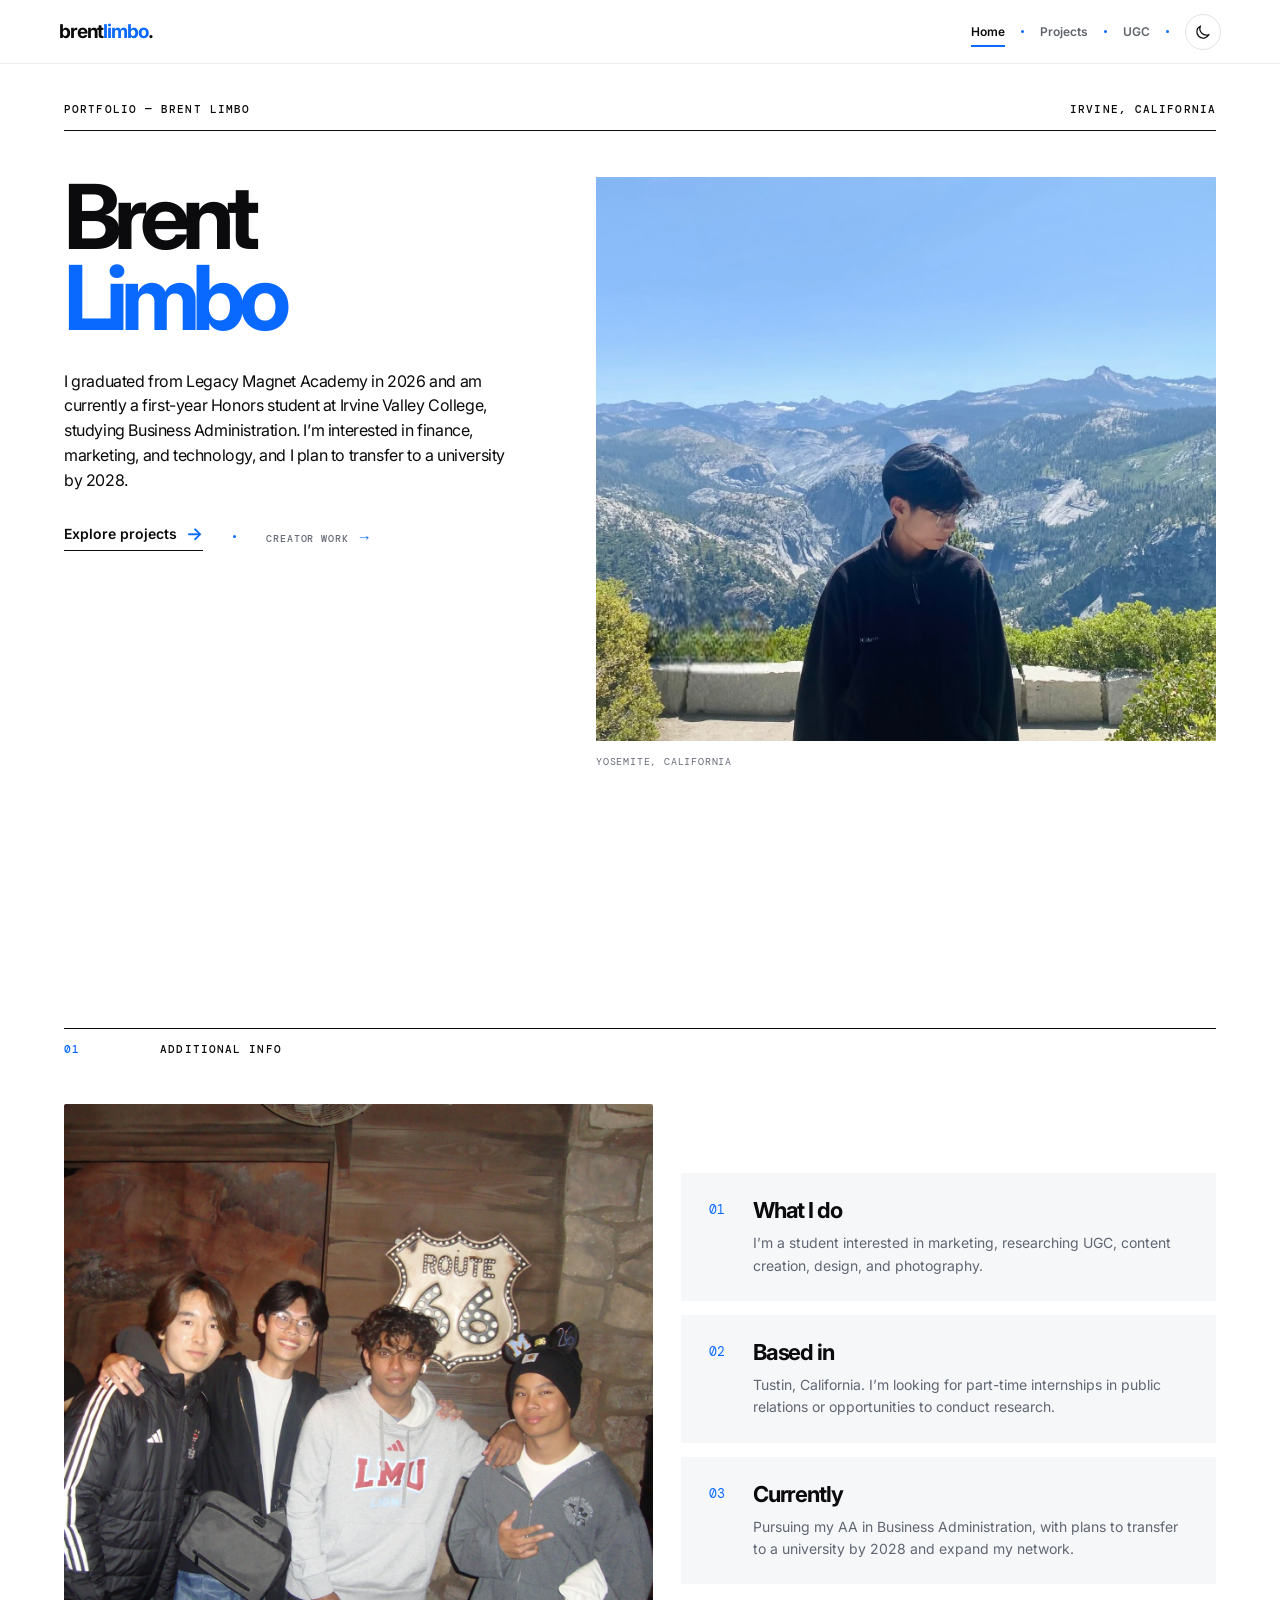
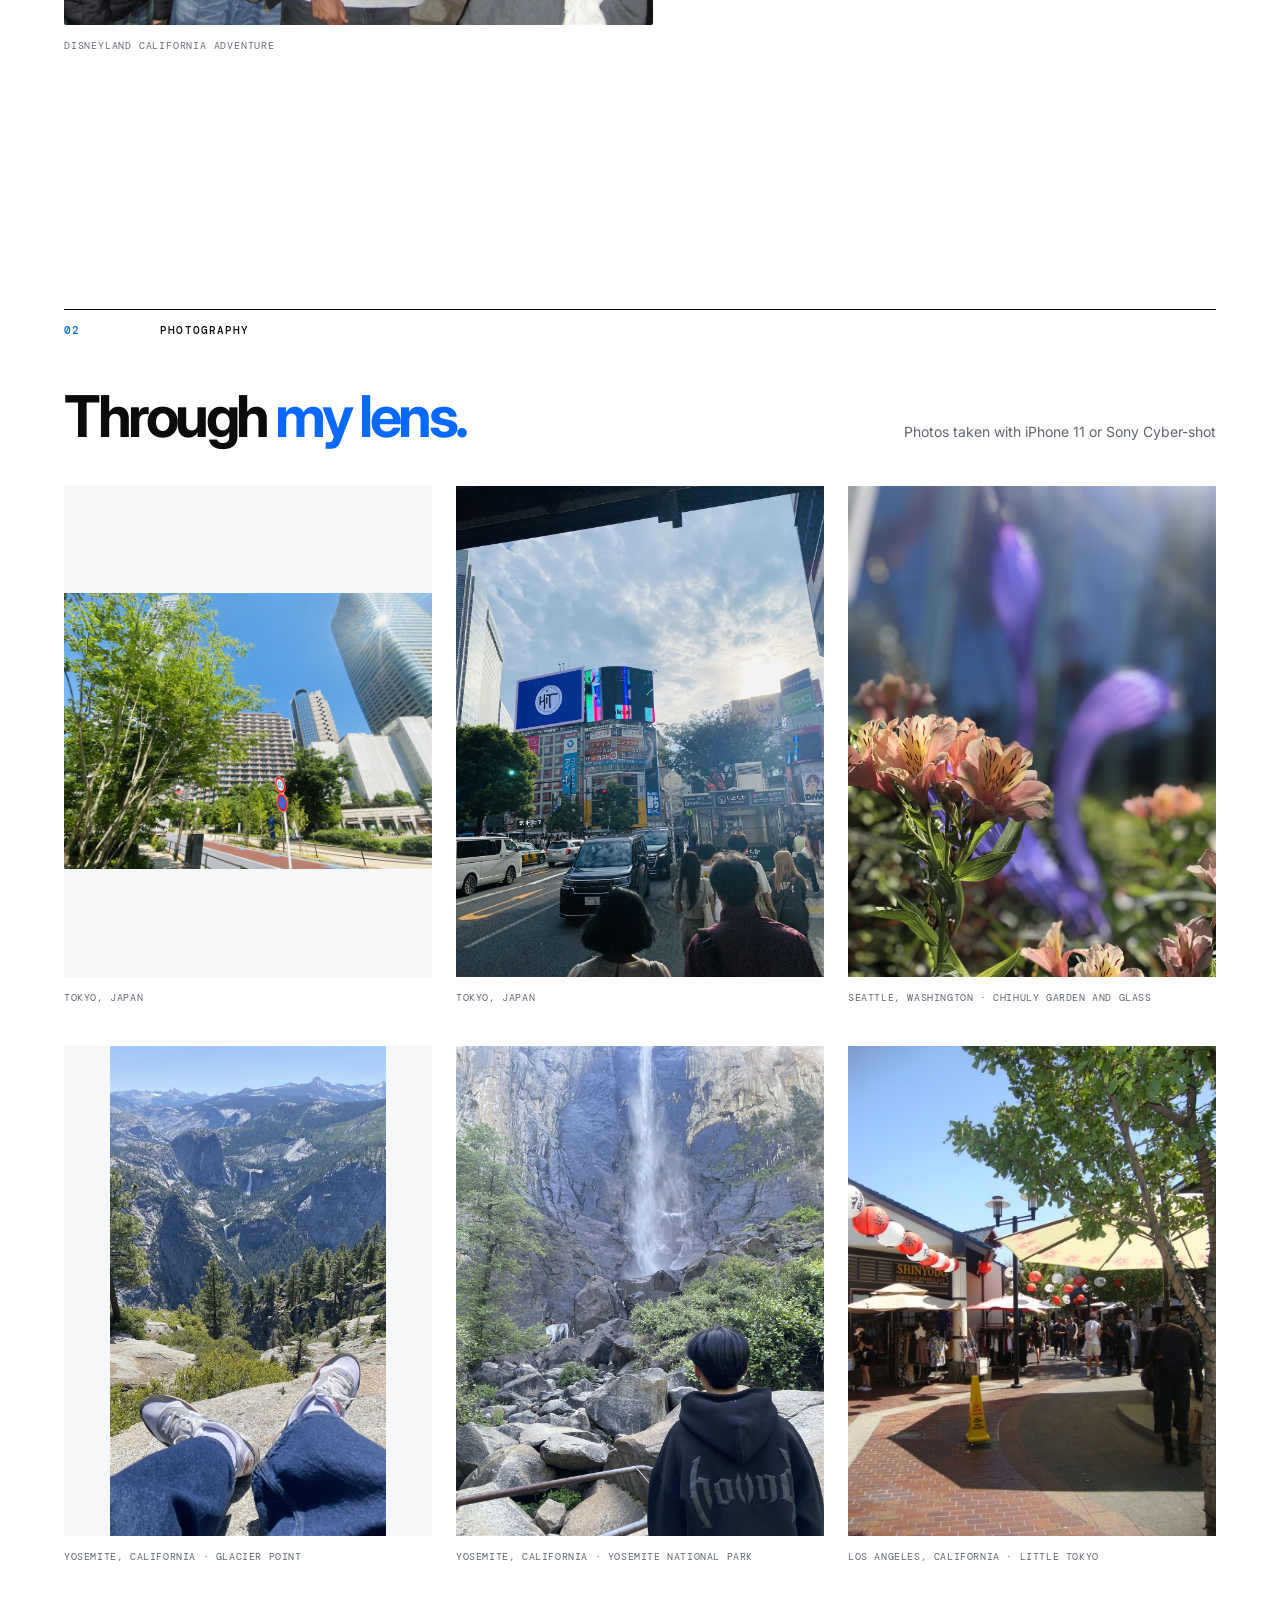
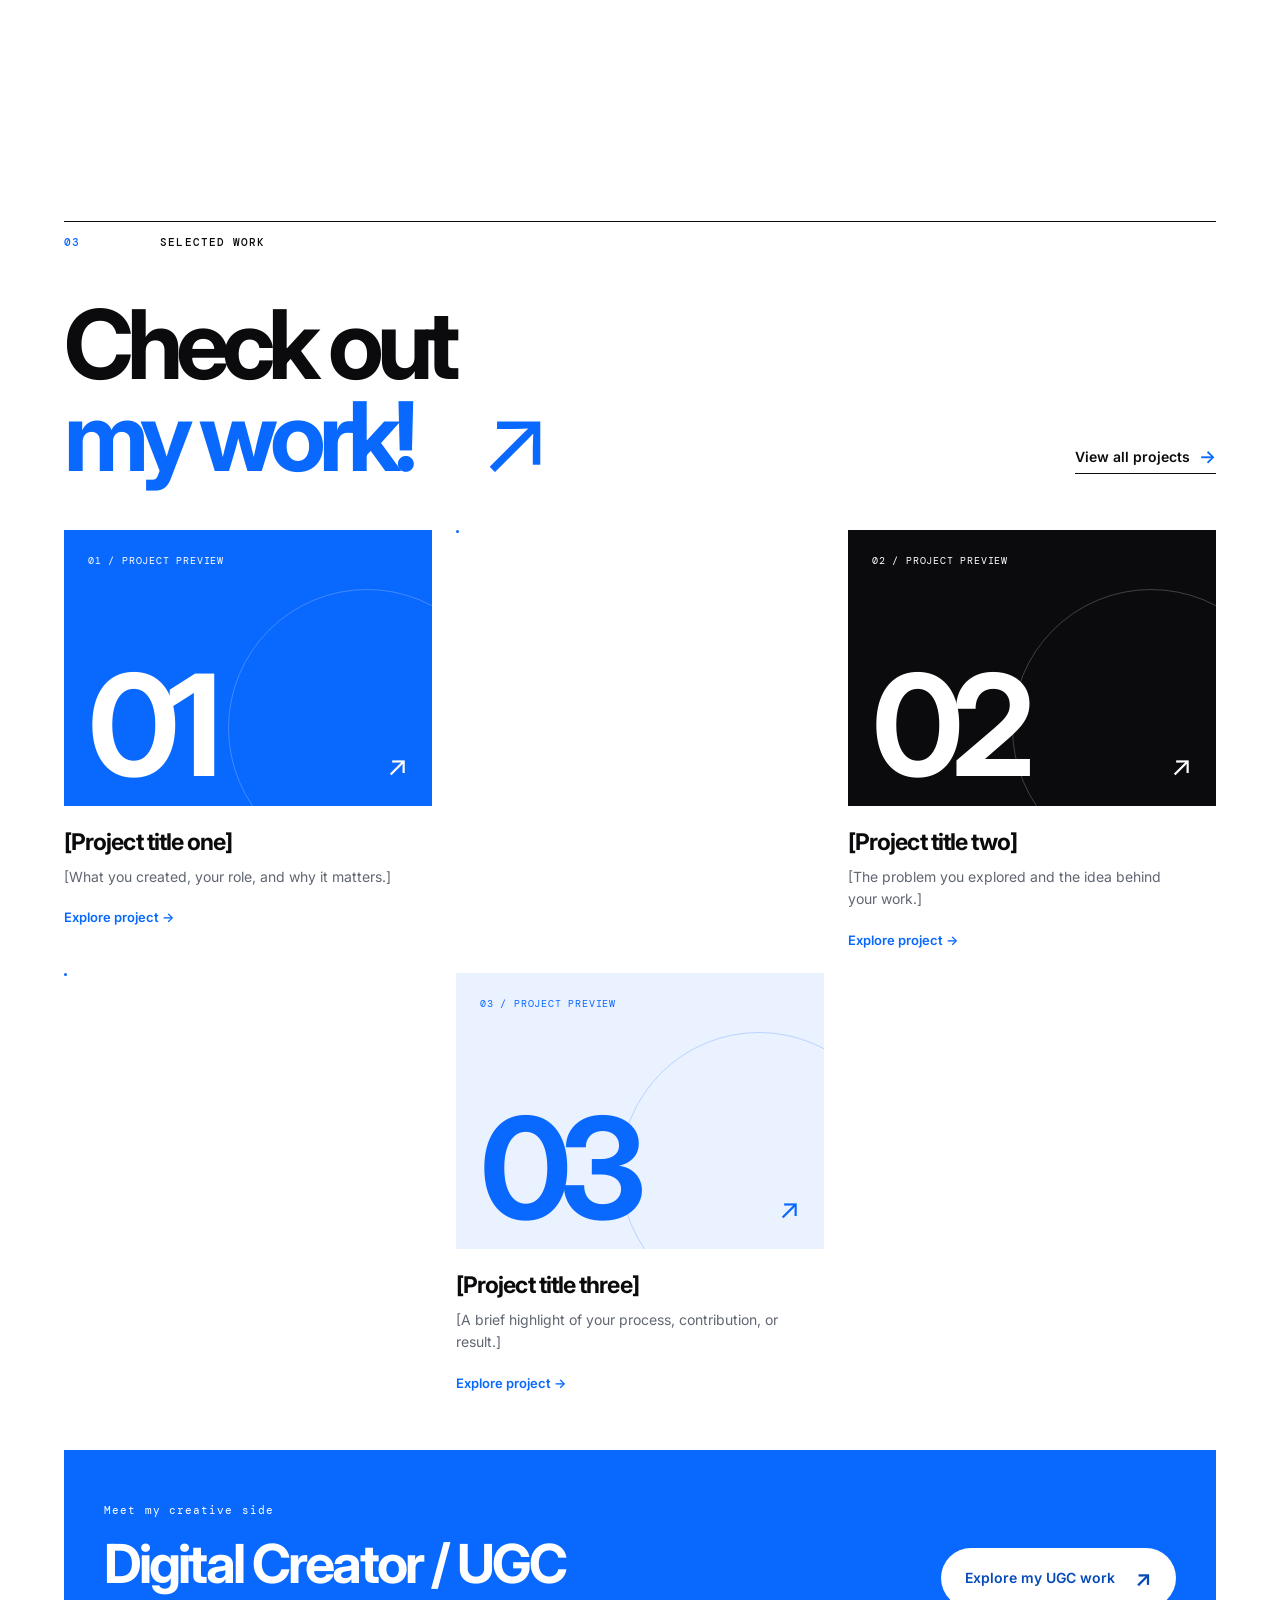
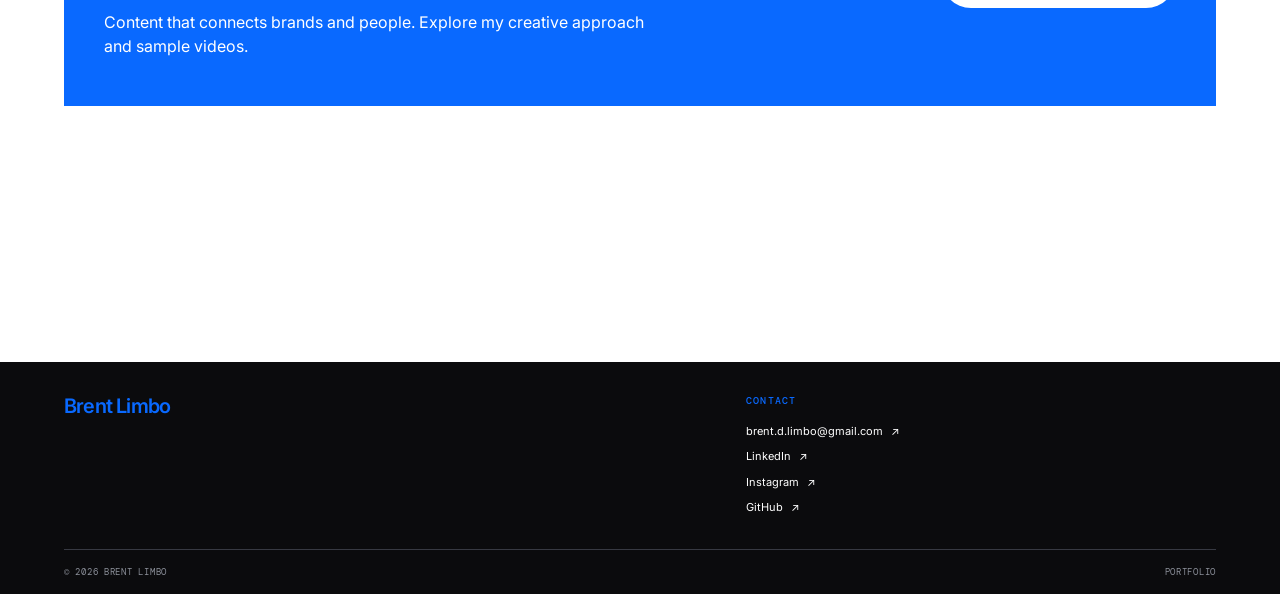
==== index.html @ bc64b8ce "Make navigation dot separators explicit across every page" ====
<!doctype html>
<html lang="en">
  <head>
    <script src="theme.js"></script>
    <link rel="icon" type="image/png" href="assets/bl-icon-v2.png" />
    <meta charset="UTF-8" />
    <meta name="viewport" content="width=device-width, initial-scale=1.0" />
    <meta name="description" content="Brent Limbo — portfolio and digital creator." />
    <title>Brent Limbo — Portfolio</title>
    <link rel="preconnect" href="https://fonts.googleapis.com" />
    <link rel="preconnect" href="https://fonts.gstatic.com" crossorigin />
    <link href="https://fonts.googleapis.com/css2?family=DM+Mono:wght@400;500&family=Inter:wght@400;500;600;700;800&display=swap" rel="stylesheet" />
    <link rel="stylesheet" href="styles.css?v=header-4" />
    <link rel="stylesheet" href="theme.css?v=header-4" />
  </head>
  <body>
    <!-- Shared navigation: update your name or links here and on the other pages. -->
    <header class="site-header">
      <a class="wordmark" href="index.html" aria-label="Brent Limbo home">brent<span>limbo</span>.</a>
      <nav aria-label="Main navigation">
        <a class="active" href="index.html">Home</a><span class="nav-dot" aria-hidden="true"></span><a href="projects.html">Projects</a><span class="nav-dot" aria-hidden="true"></span><a href="ugc.html">UGC</a>
      </nav><span class="nav-dot theme-separator" aria-hidden="true"></span><button class="theme-toggle" type="button" aria-label="Switch to dark mode" title="Switch to dark mode"><svg class="theme-moon" viewBox="0 0 24 24" aria-hidden="true"><path d="M20 15.3A8.5 8.5 0 0 1 8.7 4a8.5 8.5 0 1 0 11.3 11.3Z"/></svg><svg class="theme-sun" viewBox="0 0 24 24" aria-hidden="true"><circle cx="12" cy="12" r="4"/><path d="M12 2v2m0 16v2M2 12h2m16 0h2M5 5l1.4 1.4m11.2 11.2L19 19M5 19l1.4-1.4M17.6 6.4 19 5"/></svg></button>
    </header>

    <main>
      <!-- Hero: replace the text and portrait placeholder with your own details/image. -->
      <section class="hero page-shell">
        <div class="hero-topline">
          <span>Portfolio — Brent Limbo</span>
          <span>Irvine, California</span>
        </div>
        <div class="hero-copy reveal">
          <h1>Brent<br /><em>Limbo</em></h1>
          <p class="hero-intro">I graduated from Legacy Magnet Academy in 2026 and am currently a first-year Honors student at Irvine Valley College, studying Business Administration. I’m interested in finance, marketing, and technology, and I plan to transfer to a university by 2028.</p>
          <div class="hero-links">
            <a class="text-link" href="projects.html">Explore projects <span>→︎</span></a><span class="nav-dot" aria-hidden="true"></span><a class="quiet-link" href="ugc.html">Creator work <span>→︎</span></a>
          </div>
        </div>
        <figure class="portrait-placeholder reveal">
          <img src="assets/brent-limbo-yosemite.jpg" alt="Brent Limbo overlooking Yosemite Valley in California" />
          <figcaption>Yosemite, California</figcaption>
        </figure>
      </section>

      <!-- Additional information / quick facts. -->
      <section class="info-section section page-shell reveal">
        <div class="section-label"><span>01</span> Additional info</div>
        <div class="info-layout">
          <figure class="info-photo">
            <img src="assets/friends-route-66.jpg" alt="A group of friends posing beside a Route 66 sign" width="1356" height="1200" loading="lazy" />
            <figcaption>Disneyland California Adventure</figcaption>
          </figure>
          <div class="info-grid">
            <article><p class="metric">01</p><h2>What I do</h2><p>I’m a student interested in marketing, researching UGC, content creation, design, and photography.</p></article>
            <article><p class="metric">02</p><h2>Based in</h2><p>Tustin, California. I’m looking for part-time internships in public relations or opportunities to conduct research.</p></article>
            <article><p class="metric">03</p><h2>Currently</h2><p>Pursuing my AA in Business Administration, with plans to transfer to a university by 2028 and expand my network.</p></article>
          </div>
        </div>
      </section>

      <!-- Photography: images retain their full compositions without navigation links. -->
      <section class="section page-shell photography-section" aria-labelledby="photography-heading">
        <div class="section-label"><span>02</span> Photography</div>
        <div class="photography-heading">
          <h2 id="photography-heading">Through <em>my lens.</em></h2>
          <p>Photos taken with iPhone 11 or Sony Cyber-shot</p>
        </div>
        <div class="photography-grid">
          <figure class="reveal"><div class="photo-frame"><img src="assets/photography/tokyo-trees.jpg" width="1600" height="1200" loading="lazy" decoding="async" alt="Green trees and high-rise buildings beneath a blue sky in Tokyo" /></div><figcaption>Tokyo, Japan</figcaption></figure>
          <figure class="reveal"><div class="photo-frame"><img src="assets/photography/tokyo-street.jpg" width="1200" height="1600" loading="lazy" decoding="async" alt="Pedestrians and traffic beneath billboards in Tokyo" /></div><figcaption>Tokyo, Japan</figcaption></figure>
          <figure class="reveal"><div class="photo-frame"><img src="assets/photography/chihuly-garden.jpg" width="1200" height="1600" loading="lazy" decoding="async" alt="Pink flowers in front of purple glass sculptures at Chihuly Garden and Glass" /></div><figcaption>Seattle, Washington · Chihuly Garden and Glass</figcaption></figure>
          <figure class="reveal"><div class="photo-frame"><img src="assets/photography/glacier-point.jpg" width="900" height="1600" loading="lazy" decoding="async" alt="A seated view over Yosemite mountains and waterfalls from Glacier Point" /></div><figcaption>Yosemite, California · Glacier Point</figcaption></figure>
          <figure class="reveal"><div class="photo-frame"><img src="assets/photography/yosemite-waterfall.jpg" width="1200" height="1600" loading="lazy" decoding="async" alt="A visitor looking toward a waterfall framed by granite cliffs in Yosemite" /></div><figcaption>Yosemite, California · Yosemite National Park</figcaption></figure>
          <figure class="reveal"><div class="photo-frame"><img src="assets/photography/little-tokyo.jpg" width="480" height="640" loading="lazy" decoding="async" alt="Red and white lanterns hanging above a pedestrian plaza in Little Tokyo" /></div><figcaption>Los Angeles, California · Little Tokyo</figcaption></figure>
        </div>
      </section>

      <!-- Prominent pathways to the two work categories. -->
      <section class="section page-shell reveal">
        <div class="section-label"><span>03</span> Selected work</div>
        <div class="work-heading">
          <h2>Check out<br /><em>my work!</em><span aria-hidden="true">↗︎</span></h2>
          <a class="text-link" href="projects.html">View all projects <span>→︎</span></a>
        </div>
        <!-- Replace these three previews with highlighted projects as they are added. -->
        <div class="work-previews">
          <a class="work-preview" href="projects.html">
            <div class="preview-art preview-blue"><span>01 / PROJECT PREVIEW</span><strong aria-hidden="true">01</strong><span class="preview-arrow" aria-hidden="true">↗︎</span></div>
            <h3>[Project title one]</h3><p>[What you created, your role, and why it matters.]</p><span class="preview-link">Explore project →︎</span>
          </a><span class="nav-dot" aria-hidden="true"></span><a class="work-preview" href="projects.html">
            <div class="preview-art preview-black"><span>02 / PROJECT PREVIEW</span><strong aria-hidden="true">02</strong><span class="preview-arrow" aria-hidden="true">↗︎</span></div>
            <h3>[Project title two]</h3><p>[The problem you explored and the idea behind your work.]</p><span class="preview-link">Explore project →︎</span>
          </a><span class="nav-dot" aria-hidden="true"></span><a class="work-preview" href="projects.html">
            <div class="preview-art preview-light"><span>03 / PROJECT PREVIEW</span><strong aria-hidden="true">03</strong><span class="preview-arrow" aria-hidden="true">↗︎</span></div>
            <h3>[Project title three]</h3><p>[A brief highlight of your process, contribution, or result.]</p><span class="preview-link">Explore project →︎</span>
          </a>
        </div>
        <a class="creator-banner" href="ugc.html"><div><span class="tile-kicker">Meet my creative side</span><h3>Digital Creator <span>/ UGC</span></h3><p>Content that connects brands and people. Explore my creative approach and sample videos.</p></div><span class="creator-banner-link">Explore my UGC work <span aria-hidden="true">↗︎</span></span></a>
      </section>
    </main>

    <footer id="contact" class="site-footer">
      <div class="page-shell footer-grid">
        <div><p class="footer-name">Brent Limbo</p></div>
        <div class="footer-links"><h2 class="contact-heading">Contact</h2>
          <a href="mailto:brent.d.limbo@gmail.com">brent.d.limbo@gmail.com <span>↗︎</span></a>
          <a href="https://www.linkedin.com/in/brent-limbo-5539b5319/">LinkedIn <span>↗︎</span></a>
          <a href="https://www.instagram.com/brent.3l/">Instagram <span>↗︎</span></a><a href="https://github.com/brentlimbo">GitHub <span>↗︎</span></a>
        </div>
      </div>
      <div class="page-shell footer-bottom"><span>© 2026 Brent Limbo</span><span>Portfolio</span></div>
    </footer>
    <script src="script.js?v=header-4"></script>
  </body>
</html>
---- styles.css ----
:root { --ink:#0b0b0d; --blue:#0969ff; --blue-deep:#063da6; --paper:#f6f7f9; --line:#dfe2e8; --muted:#606672; --mono:"DM Mono", monospace; --sans:Inter, Arial, sans-serif; }
* { box-sizing:border-box; } html { scroll-behavior:smooth; } body { margin:0; color:var(--ink); background:#fff; font-family:var(--sans); font-size:16px; } a { color:inherit; text-decoration:none; } .page-shell { width:min(1216px, calc(100% - 64px)); margin-inline:auto; }
.site-header { position:sticky; top:0; z-index:10; height:64px; padding-inline:clamp(28px,4.6vw,72px); display:flex; align-items:center; background:rgba(255,255,255,.9); backdrop-filter:blur(16px); border-bottom:1px solid rgba(11,11,13,.07); } .wordmark { font-size:19px; font-weight:700; letter-spacing:-1.1px; } .wordmark span { color:var(--blue); } nav { margin-left:auto; display:flex; gap:36px; } nav a { position:relative; font-size:12px; font-weight:600; color:#60646d; } nav a.active,nav a:hover { color:var(--ink); } nav a.active:after { content:""; position:absolute; height:2px; background:var(--blue); left:0; right:0; bottom:-8px; } .nav-contact { font-size:13px; font-weight:600; } .nav-contact span,.text-link span { color:var(--blue); font-size:18px; vertical-align:-1px; }
.hero { width:min(1440px, calc(100% - 128px)); display:grid; grid-template-columns:minmax(0,1fr) minmax(520px,620px); grid-template-rows:auto 1fr; column-gap:clamp(60px,7vw,120px); align-items:start; min-height:calc(100vh - 64px); padding-block:38px 54px; } .hero-topline { grid-column:1 / -1; display:flex; justify-content:space-between; padding-bottom:14px; border-bottom:1px solid var(--ink); color:var(--ink); font:500 11px/1.3 var(--mono); letter-spacing:.1em; text-transform:uppercase; } .hero-copy { padding-top:46px; } .eyebrow,.section-label { font:500 11px/1.3 var(--mono); letter-spacing:.1em; text-transform:uppercase; } .eyebrow { color:var(--blue); margin:0 0 18px; } h1,h2,h3,p { margin-top:0; } h1 { font-size:clamp(58px,8.1vw,116px); letter-spacing:-.085em; line-height:.9; margin-bottom:28px; } .hero h1 { font-size:clamp(66px,7vw,102px); margin-bottom:30px; } em { font-style:normal; color:var(--blue); } .hero-intro { max-width:510px; font-size:clamp(16px,1.25vw,18px); line-height:1.55; letter-spacing:-.025em; margin-bottom:30px; } .hero-links { display:flex; align-items:center; gap:30px; } .text-link { display:inline-flex; gap:9px; align-items:center; font-size:14px; font-weight:600; border-bottom:1px solid var(--ink); padding-bottom:6px; transition:color .2s,border .2s; } .text-link:hover { color:var(--blue); border-color:var(--blue); } .quiet-link { color:#666c77; font:500 10px var(--mono); text-transform:uppercase; letter-spacing:.09em; } .quiet-link span { font-size:15px; color:var(--blue); margin-left:4px; }
.portrait-placeholder { grid-column:2; grid-row:2; position:relative; width:100%; aspect-ratio:11 / 10; margin:46px 0 0; overflow:visible; background:#fff; box-shadow:none; } .portrait-placeholder img { width:100%; height:100%; object-fit:cover; object-position:center 44%; display:block; } .portrait-placeholder figcaption { display:block; margin-top:13px; padding:0; background:#fff; color:#666c77; font:10px/1.5 var(--mono); letter-spacing:.08em; text-transform:uppercase; }
.section { padding-block:128px; } .section-label { border-top:1px solid var(--ink); padding-top:13px; display:flex; gap:80px; margin-bottom:48px; } .section-label span { color:var(--blue); } .info-grid { display:grid; grid-template-columns:repeat(3,1fr); gap:24px; } .info-grid article { background:var(--paper); padding:32px; min-height:250px; transition:transform .3s,box-shadow .3s; } .info-grid article:hover { transform:translateY(-5px); box-shadow:0 16px 30px rgba(2,24,68,.08); } .metric { color:var(--blue); font:13px var(--mono); } .info-grid h2 { font-size:24px; letter-spacing:-.05em; margin:66px 0 10px; } .info-grid article>p:last-child { color:var(--muted); line-height:1.5; font-size:14px; }
.feature-tiles { display:grid; grid-template-columns:1fr 1fr; gap:16px; } .feature-tile { min-height:440px; padding:34px; position:relative; overflow:hidden; display:flex; flex-direction:column; color:#fff; transition:transform .35s,box-shadow .35s; } .feature-tile:hover { transform:scale(1.012); box-shadow:0 22px 40px rgba(2,24,68,.17); } .tile-projects { background:var(--ink); } .tile-projects:after { content:""; position:absolute; width:75%; aspect-ratio:1; background:var(--blue); border-radius:50%; filter:blur(4px); right:-20%; bottom:-45%; } .tile-ugc { background:var(--blue); } .tile-ugc:after { content:""; position:absolute; border:1px solid rgba(255,255,255,.4); width:67%; aspect-ratio:1; border-radius:50%; right:-8%; bottom:-18%; } .tile-kicker { font:11px var(--mono); letter-spacing:.1em; } .feature-tile h2 { font-size:clamp(48px,5vw,70px); letter-spacing:-.08em; margin:auto 0 14px; z-index:1; } .feature-tile p { max-width:230px; font-size:14px; line-height:1.45; z-index:1; } .circle-arrow { position:absolute; top:30px; right:30px; border:1px solid rgba(255,255,255,.6); height:42px; width:42px; display:grid; place-items:center; border-radius:50%; font-size:20px; }
.site-footer { margin-top:128px; background:var(--ink); color:#fff; padding:88px 0 24px; } .footer-grid { display:grid; grid-template-columns:1.4fr 1fr; gap:40px; } .site-footer .eyebrow { color:#80acff; } .site-footer h2 { font-size:clamp(40px,5vw,72px); line-height:.94; letter-spacing:-.07em; margin:0; } .footer-links { border-top:1px solid #373942; } .footer-links a { display:flex; justify-content:space-between; align-items:center; padding:17px 0; border-bottom:1px solid #373942; font-size:14px; transition:color .2s; } .footer-links a:hover { color:#80acff; } .footer-bottom { margin-top:72px; padding-top:18px; border-top:1px solid #373942; color:#8c909a; display:flex; justify-content:space-between; font:10px var(--mono); text-transform:uppercase; letter-spacing:.08em; }
/* Projects page */ .page-intro { padding:120px 0 90px; max-width:1216px; } .page-intro h1 { margin-bottom:30px; } .page-intro>p:last-child { max-width:510px; font-size:19px; line-height:1.5; color:var(--muted); letter-spacing:-.025em; } .projects-section { padding-bottom:120px; } .project-grid { display:grid; grid-template-columns:1fr 1fr; gap:54px 22px; } .project-card.wide-card { grid-column:1/-1; } .project-image { min-height:390px; display:flex; flex-direction:column; position:relative; overflow:hidden; padding:26px; color:#fff; transition:transform .4s; } .project-card:hover .project-image { transform:scale(1.015); } .project-image span { font:11px var(--mono); letter-spacing:.1em; } .project-image strong { font-size:clamp(38px,4vw,67px); letter-spacing:-.08em; line-height:.85; margin:auto 0 0; } .project-image i { position:absolute; top:26px; right:26px; font-style:normal; font-size:30px; } .image-blue { background:linear-gradient(135deg,#0455e5,#00a1fc); } .image-blue:after { content:""; position:absolute; width:58%; aspect-ratio:1; border-radius:50%; border:1px solid rgba(255,255,255,.4); right:7%; top:15%; } .image-dark { background:#111217; } .image-dark:after { content:""; position:absolute; height:260px; width:50%; background:var(--blue); transform:rotate(28deg); right:15%; top:14%; } .image-paper { background:#e9e4dc; color:var(--ink); } .image-paper:after { content:""; position:absolute; width:130%; height:40%; background:var(--blue); bottom:18%; left:-12%; transform:rotate(-11deg); } .project-image>* { z-index:1; } .project-meta { display:flex; justify-content:space-between; gap:25px; padding-top:18px; } .project-meta h2 { margin-bottom:8px; font-size:21px; letter-spacing:-.045em; } .project-meta p { color:var(--muted); font-size:14px; line-height:1.5; max-width:510px; margin-bottom:0; } .project-meta .text-link { white-space:nowrap; align-self:start; }
.academic-section { background:var(--paper); padding:110px 0; } .academic-list { border-top:1px solid var(--ink); } .academic-list article { display:grid; grid-template-columns:60px 1.1fr 1fr 30px; gap:20px; align-items:center; padding:28px 0; border-bottom:1px solid #c8ccd5; transition:padding .25s,color .25s; } .academic-list article:hover { padding-inline:12px; color:var(--blue); } .academic-list span,.academic-list p { font:11px var(--mono); letter-spacing:.03em; } .academic-list h2 { font-size:18px; letter-spacing:-.04em; margin:0 0 6px; } .academic-list div p { color:var(--muted); margin:0; } .academic-list>article>p { font-family:var(--sans); font-size:13px; line-height:1.4; margin:0; } .academic-list a { font-size:24px; text-align:right; }
/* UGC page */ .ugc-hero { display:grid; grid-template-columns:1fr 1fr; gap:50px; padding:125px 0 120px; background:radial-gradient(circle at 78% 45%,#dceaff 0,transparent 28%); } .ugc-intro { align-self:end; padding-bottom:18px; } .ugc-intro p { font-size:clamp(20px,2vw,29px); letter-spacing:-.045em; line-height:1.3; max-width:505px; } .button { display:inline-flex; align-items:center; gap:28px; background:var(--ink); color:#fff; border-radius:999px; padding:14px 20px; font-size:13px; font-weight:600; margin-top:20px; transition:background .2s,transform .2s; } .button:hover { background:var(--blue); transform:translateY(-2px); } .button span { font-size:18px; } .creator-about { display:grid; grid-template-columns:1.1fr 1fr; gap:10%; padding:105px 0; } .creator-copy h2 { font-size:clamp(39px,4.4vw,65px); line-height:.97; letter-spacing:-.07em; margin:22px 0 28px; } .creator-copy>p:last-child { font-size:16px; color:var(--muted); max-width:500px; line-height:1.6; } .creator-values { border-top:1px solid var(--ink); } .creator-values div { display:grid; grid-template-columns:45px 1fr 1.3fr; gap:15px; align-items:baseline; padding:22px 0; border-bottom:1px solid var(--line); } .creator-values span { color:var(--blue); font:11px var(--mono); } .creator-values h3 { font-size:18px; letter-spacing:-.04em; margin:0; } .creator-values p { font-size:13px; line-height:1.4; color:var(--muted); margin:0; }.social-band { background:var(--blue); color:#fff; padding:78px 0; } .social-band .eyebrow { color:#cfe0ff; } .social-inner { display:flex; justify-content:space-between; align-items:center; gap:40px; } .social-band h2 { font-size:clamp(39px,5vw,70px); line-height:.9; letter-spacing:-.08em; margin:0; } .social-band em { color:#fff; } .instagram-link { min-width:min(100%,405px); background:#fff; color:var(--ink); display:flex; align-items:center; gap:17px; padding:16px; transition:transform .25s; } .instagram-link:hover { transform:translateY(-4px); } .instagram-link small { display:block; color:var(--muted); font:10px var(--mono); text-transform:uppercase; margin-bottom:5px; } .instagram-link b { margin-left:auto; color:var(--blue); font-size:22px; }.instagram-icon { height:39px;width:39px;border:2px solid var(--ink);border-radius:11px;position:relative; }.instagram-icon:before { content:""; position:absolute; width:12px;height:12px; border:2px solid var(--ink);border-radius:50%;left:11px;top:11px; }.instagram-icon:after { content:""; position:absolute; width:4px;height:4px;background:var(--ink);border-radius:50%;right:6px;top:6px; }.video-section { padding-top:122px; }.video-note { color:var(--muted); font-size:14px; margin:-25px 0 36px 140px; }.video-grid { display:grid; grid-template-columns:repeat(3,1fr); gap:17px; }.video-card { min-height:370px; position:relative; color:#fff; padding:20px; display:flex; flex-direction:column; overflow:hidden; transition:transform .3s, box-shadow .3s; }.video-card:hover { transform:translateY(-7px); box-shadow:0 17px 27px rgba(1,28,84,.2); }.video-card>span { font:11px var(--mono); }.video-card p { margin-top:auto; font-size:14px; }.video-one { background:linear-gradient(145deg,#033dbe,#00a3ed); }.video-two { background:linear-gradient(145deg,#0b0c10 15%,#535862); }.video-three { background:linear-gradient(145deg,#2463e8,#92bbff); }.video-card:after { content:""; position:absolute; width:150%;height:43%; background:rgba(255,255,255,.2); transform:rotate(-42deg); left:-36%;bottom:-2%; }.play { position:absolute; top:50%;left:50%; transform:translate(-50%,-50%); width:58px;height:58px;border-radius:50%;border:1px solid #fff;display:grid;place-items:center;padding-left:3px; }.video-card>* { z-index:1; }
/* Additional info: full group photo on the left, compact cards on the right. */
.info-layout { display:grid; grid-template-columns:minmax(0,1.1fr) minmax(0,1fr); gap:28px; align-items:center; }
.info-photo { margin:0; }
.info-photo img { display:block; width:100%; height:auto; border-radius:2px; }
.info-section .info-grid { grid-template-columns:1fr; gap:14px; }
.info-section .info-grid article { min-height:0; padding:24px 28px; display:grid; grid-template-columns:28px minmax(0,1fr); column-gap:16px; }
.info-section .info-grid .metric { grid-column:1; grid-row:1 / 3; margin:4px 0 0; }
.info-section .info-grid h2 { grid-column:2; margin:0 0 9px; font-size:22px; }
.info-section .info-grid article>p:last-child { grid-column:2; margin:0; line-height:1.6; }
@media (max-width:850px) { .info-layout { grid-template-columns:1fr; gap:24px; } .info-photo { max-width:600px; width:100%; margin-inline:auto; } }
/* Shared contact footer. */
.site-footer#contact { padding:32px 0 16px; }
.site-footer .footer-grid { gap:24px; }
.site-footer .footer-links a { justify-content:flex-start; gap:8px; width:fit-content; padding:5px 0; min-height:24px; border-bottom:0; font-size:11px; line-height:1.4; }
.site-footer .footer-bottom { margin-top:28px; padding-top:16px; font-size:9px; }
.site-footer h2.contact-heading { padding-bottom:12px; }
.footer-name { color:var(--blue); margin:0; font-size:20px; font-weight:600; letter-spacing:-.04em; line-height:1.2; }
.site-footer .contact-heading { color:var(--blue); font:500 10px/1.3 var(--mono); letter-spacing:.12em; text-transform:uppercase; margin:0; padding-bottom:12px; border-bottom:0; }
@media (max-width:720px) { .site-footer .footer-links a { min-height:36px; font-size:12px; } }
.footer-contact { min-width:0; }
.site-footer .footer-links { border-top:0; }
/* Photography uses uncropped images inside a consistent gallery frame. */
.photography-heading { display:flex; align-items:baseline; justify-content:space-between; gap:24px; margin-bottom:40px; }
.photography-heading h2 { font-size:clamp(36px,4.5vw,64px); letter-spacing:-.06em; line-height:1.05; margin:0; }
.photography-heading p { font-size:14px; color:var(--muted); line-height:1.6; margin:0; }
.photography-grid { display:grid; grid-template-columns:repeat(3,minmax(0,1fr)); gap:40px 24px; }
.photography-grid figure { margin:0; min-width:0; }
.photography-grid .photo-frame { display:flex; align-items:center; justify-content:center; aspect-ratio:3 / 4; background:var(--paper); }
.photography-grid img { display:block; width:100%; height:100%; object-fit:contain; }
.photography-grid figcaption { margin-top:13px; font:10px/1.6 var(--mono); letter-spacing:.06em; text-transform:uppercase; color:var(--muted); }
@media (max-width:900px) { .photography-grid { grid-template-columns:repeat(2,minmax(0,1fr)); } .photography-heading { flex-direction:column; gap:16px; } }
@media (max-width:540px) { .photography-grid { grid-template-columns:1fr; gap:32px; } .photography-grid .photo-frame { aspect-ratio:auto; background:transparent; } .photography-grid img { height:auto; } }
/* One shared content width keeps section rules aligned on every page. */
:root { --content-width:min(1440px, calc(100% - 128px)); }
.page-shell.page-shell { width:var(--content-width); max-width:1440px; }
.info-photo figcaption { margin-top:13px; color:#666c77; background:#fff; font:10px/1.5 var(--mono); letter-spacing:.08em; text-transform:uppercase; }
.work-heading { display:flex; align-items:flex-end; justify-content:space-between; gap:32px; margin:0 0 48px; }
.work-heading h2 { position:relative; font-size:clamp(56px,7.5vw,108px); line-height:.96; letter-spacing:-.075em; margin:0; padding-right:90px; }
.work-heading h2>span { position:absolute; right:0; bottom:0; color:var(--blue); font-weight:400; }
.work-heading>.text-link { flex-shrink:0; margin-bottom:8px; }
.work-previews { display:grid; grid-template-columns:repeat(3,minmax(0,1fr)); gap:24px; }
.work-preview { min-width:0; display:block; }
.preview-art { position:relative; isolation:isolate; overflow:hidden; aspect-ratio:4 / 3; padding:24px; display:flex; flex-direction:column; justify-content:space-between; transition:transform .3s,box-shadow .3s; }
.preview-art>span:first-child { font:10px var(--mono); letter-spacing:.08em; }
.preview-art strong { font-size:clamp(80px,11vw,160px); letter-spacing:-.09em; line-height:.8; }
.preview-art:after { content:""; position:absolute; z-index:-1; width:75%; aspect-ratio:1; border:1px solid currentColor; opacity:.22; border-radius:50%; right:-20%; bottom:-22%; }
.preview-arrow { position:absolute; right:24px; bottom:24px; font-size:28px; }
.preview-blue { background:var(--blue); color:#fff; }
.preview-black { background:var(--ink); color:#fff; }
.preview-light { background:#eaf1ff; color:var(--blue); }
.work-preview h3 { font-size:23px; letter-spacing:-.04em; margin:22px 0 10px; }
.work-preview p { color:var(--muted); font-size:14px; line-height:1.6; max-width:340px; margin-bottom:18px; }
.preview-link { color:var(--blue); font-size:13px; font-weight:600; }
.work-preview:hover .preview-art,.work-preview:focus-visible .preview-art { transform:translateY(-5px); box-shadow:0 16px 30px rgba(2,24,68,.12); }
.creator-banner { display:flex; align-items:center; justify-content:space-between; gap:32px; padding:48px 40px; margin-top:58px; background:var(--blue); color:#fff; transition:background .25s; }
.creator-banner h3 { font-size:clamp(34px,4.2vw,62px); line-height:1.05; letter-spacing:-.055em; margin:18px 0 18px; }
.creator-banner h3>span { white-space:nowrap; }
.creator-banner p { max-width:560px; margin:0; font-size:16px; line-height:1.5; }
.creator-banner-link { display:inline-flex; align-items:center; gap:20px; font-size:14px; font-weight:600; flex-shrink:0; background:#fff; color:#064ab8; padding:17px 24px; border-radius:999px; transition:transform .25s,box-shadow .25s; }
.creator-banner-link>span { font-size:22px; }
.creator-banner:hover { background:#075ce0; }
.creator-banner:hover .creator-banner-link { transform:translateY(-3px); box-shadow:0 8px 22px rgba(0,0,0,.15); }
.creator-banner:focus-visible { outline:3px solid var(--ink); outline-offset:5px; }
@media (min-width:721px) and (max-width:1050px) { .creator-banner { flex-direction:column; align-items:flex-start; } }
@media (min-width:721px) and (max-width:1050px) { :root { --content-width:min(100% - 80px, 900px); } }
@media (max-width:720px) { :root { --content-width:calc(100% - 40px); } .work-heading { align-items:flex-start; flex-direction:column; gap:24px; margin-bottom:32px; } .work-heading h2 { padding-right:60px; } .work-previews { grid-template-columns:1fr; gap:38px; } .preview-art strong { font-size:120px; } .creator-banner { flex-direction:column; align-items:flex-start; padding:28px; } }
.reveal { opacity:0; transform:translateY(22px); transition:opacity .7s ease,transform .7s ease; }.reveal.visible { opacity:1; transform:none; }
@media (prefers-reduced-motion:reduce) { *,*:before,*:after { scroll-behavior:auto!important; transition:none!important; } .reveal { opacity:1; transform:none; } }
@media (min-width:721px) and (max-width:1050px) { .hero { width:min(100% - 80px, 900px); grid-template-columns:minmax(0,1fr) minmax(360px,440px); column-gap:42px; } }
@media (max-width:720px) { .page-shell { width:min(100% - 40px, 1216px); }.site-header { height:60px; padding-inline:20px; }.wordmark { font-size:16px; } nav { gap:16px; } nav a,.nav-contact { font-size:12px; }.nav-contact { display:none; }.hero,.ugc-hero { width:min(100% - 40px, 1216px); grid-template-columns:1fr; grid-template-rows:auto auto auto; min-height:auto; padding-block:28px 72px; gap:0; }.hero-topline { grid-column:auto; font-size:9px; }.hero-topline span:last-child { display:none; }.hero-copy { padding-top:35px; }.hero h1 { margin-bottom:24px; }.hero-links { gap:20px; }.portrait-placeholder { grid-column:auto; grid-row:auto; width:100%; aspect-ratio:4 / 3; margin-top:42px; }.portrait-placeholder img { object-position:center; }.section { padding-block:78px; }.section-label { gap:31px; margin-bottom:30px; }.info-grid,.feature-tiles,.creator-about { grid-template-columns:1fr; }.info-grid { gap:12px; }.info-grid article { min-height:195px; }.info-grid h2 { margin-top:35px; }.feature-tile { min-height:315px; }.site-footer { margin-top:78px; padding-top:62px; }.footer-grid { grid-template-columns:1fr; }.footer-bottom { margin-top:46px; }.page-intro { padding:72px 0 65px; }.projects-section { padding-bottom:72px; }.project-grid { grid-template-columns:1fr; gap:42px; }.project-image { min-height:270px; }.academic-section { padding:70px 0; }.academic-list article { grid-template-columns:30px 1fr 20px; }.academic-list>article>p { display:none; }.ugc-hero { padding-top:80px; }.ugc-intro { padding:0; }.creator-about { padding:70px 0; gap:48px; }.creator-values div { grid-template-columns:30px 1fr; }.creator-values p { grid-column:2; }.social-inner { display:block; }.social-band h2 { margin-bottom:35px; }.video-section { padding-top:75px; }.video-note { margin:-11px 0 26px 0; }.video-grid { grid-template-columns:1fr; gap:12px; }.video-card { min-height:330px; } }
---- theme.css ----
/* Theme overrides keep the blue feature panels and photography consistent. */
:root { color-scheme:light; }
.theme-toggle svg { width:18px; height:18px; fill:none; stroke:currentColor; stroke-width:1.6; stroke-linecap:round; stroke-linejoin:round; }
.theme-toggle .theme-sun { display:none; }
html[data-theme="dark"] .theme-toggle .theme-moon { display:none; }
html[data-theme="dark"] .theme-toggle .theme-sun { display:block; }
.theme-toggle { display:grid; place-items:center; width:36px; height:36px; flex-shrink:0; margin-left:24px; padding:0; border:1px solid var(--line); border-radius:50%; background:transparent; color:var(--ink); cursor:pointer; font:22px/1 Arial,sans-serif; }
.theme-toggle:hover { background:var(--paper); }
.theme-toggle:focus-visible { outline:2px solid var(--blue); outline-offset:4px; }
html[data-theme="dark"] { color-scheme:dark; --ink:#f5f5f7; --paper:#1b1d22; --line:#363943; --muted:#b1b6c1; --blue:#73a6ff; }
html[data-theme="dark"] body { background:#101114; }
html[data-theme="dark"] .site-header { background:rgba(16,17,20,.92); border-bottom-color:var(--line); }
html[data-theme="dark"] nav a { color:var(--muted); }
html[data-theme="dark"] nav a.active,html[data-theme="dark"] nav a:hover { color:var(--ink); }
html[data-theme="dark"] .hero-topline { color:var(--ink); }
html[data-theme="dark"] .portrait-placeholder,html[data-theme="dark"] .portrait-placeholder figcaption,html[data-theme="dark"] .info-photo figcaption { background:transparent; }
html[data-theme="dark"] .portrait-placeholder figcaption,html[data-theme="dark"] .info-photo figcaption,html[data-theme="dark"] .quiet-link { color:var(--muted); }
html[data-theme="dark"] .site-footer,html[data-theme="dark"] .preview-black,html[data-theme="dark"] .tile-projects { background:#08090b; }
html[data-theme="dark"] .creator-banner,html[data-theme="dark"] .social-band,html[data-theme="dark"] .tile-ugc,html[data-theme="dark"] .preview-blue { background:#075ce0; }
html[data-theme="dark"] .creator-banner:hover { background:#064fc4; }
html[data-theme="dark"] .preview-light { background:#182c4d; }
html[data-theme="dark"] .image-paper { color:#0b0b0d; }
html[data-theme="dark"] .ugc-hero { background:radial-gradient(circle at 78% 45%,#182c4d 0,transparent 32%); }
html[data-theme="dark"] .instagram-link { background:var(--paper); color:var(--ink); }
html[data-theme="dark"] .button { background:#075ce0; }
html[data-theme="dark"] .academic-list article { border-bottom-color:var(--line); }
@media (max-width:720px) { .theme-toggle { margin-left:12px; width:32px; height:32px; font-size:20px; } }
@media (max-width:360px) { .site-header { padding-inline:12px; } nav { gap:12px; } }
/* Real decorative elements keep separators identical on every page. */
.site-header nav { align-items:center; gap:16px; }
.nav-dot { display:block; flex:0 0 3px; width:3px; height:3px; border-radius:50%; background:var(--blue); }
.theme-separator { margin-left:16px; }
.theme-toggle { margin-left:16px; }
@media (max-width:720px) {
  .site-header nav { gap:8px; }
  .theme-separator { margin-left:8px; }
  .theme-toggle { margin-left:8px; }
}
@media (max-width:360px) {
  .site-header nav { gap:6px; }
  .theme-separator { margin-left:6px; }
  .theme-toggle { margin-left:6px; }
}
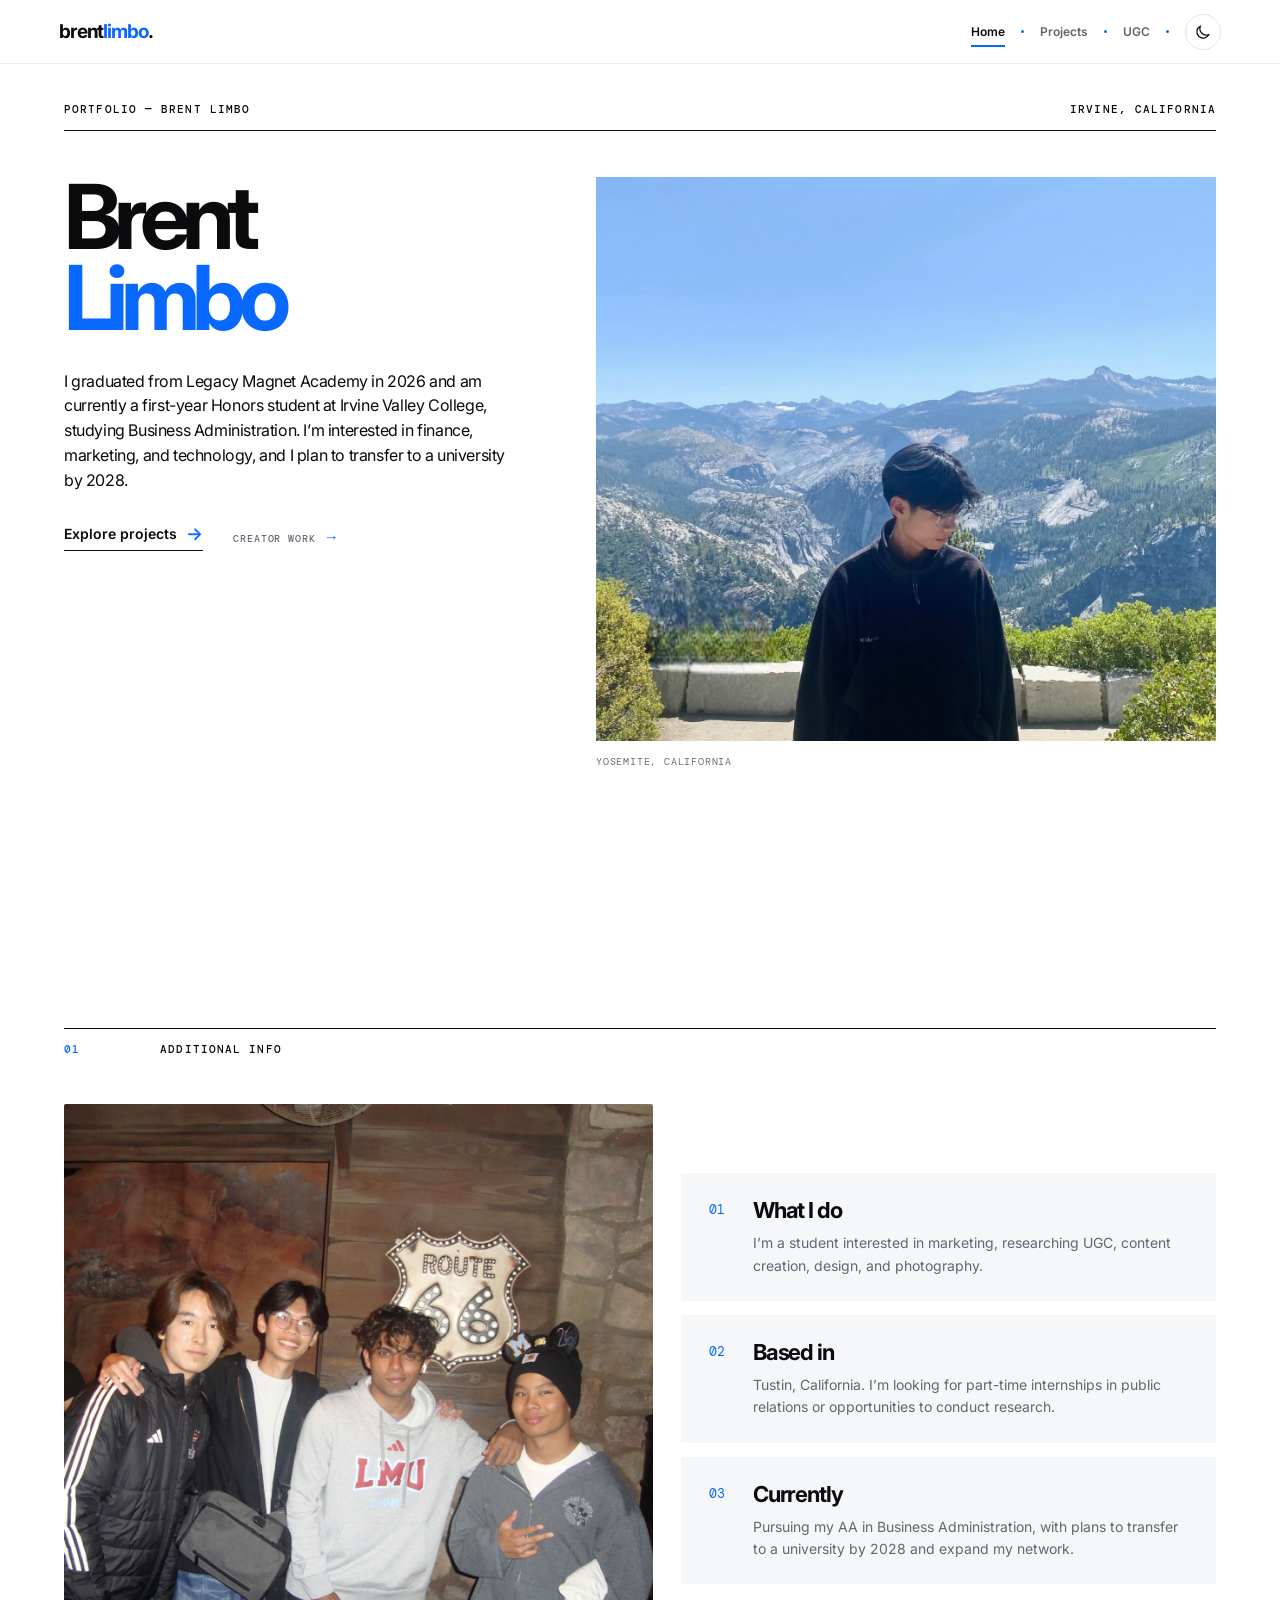
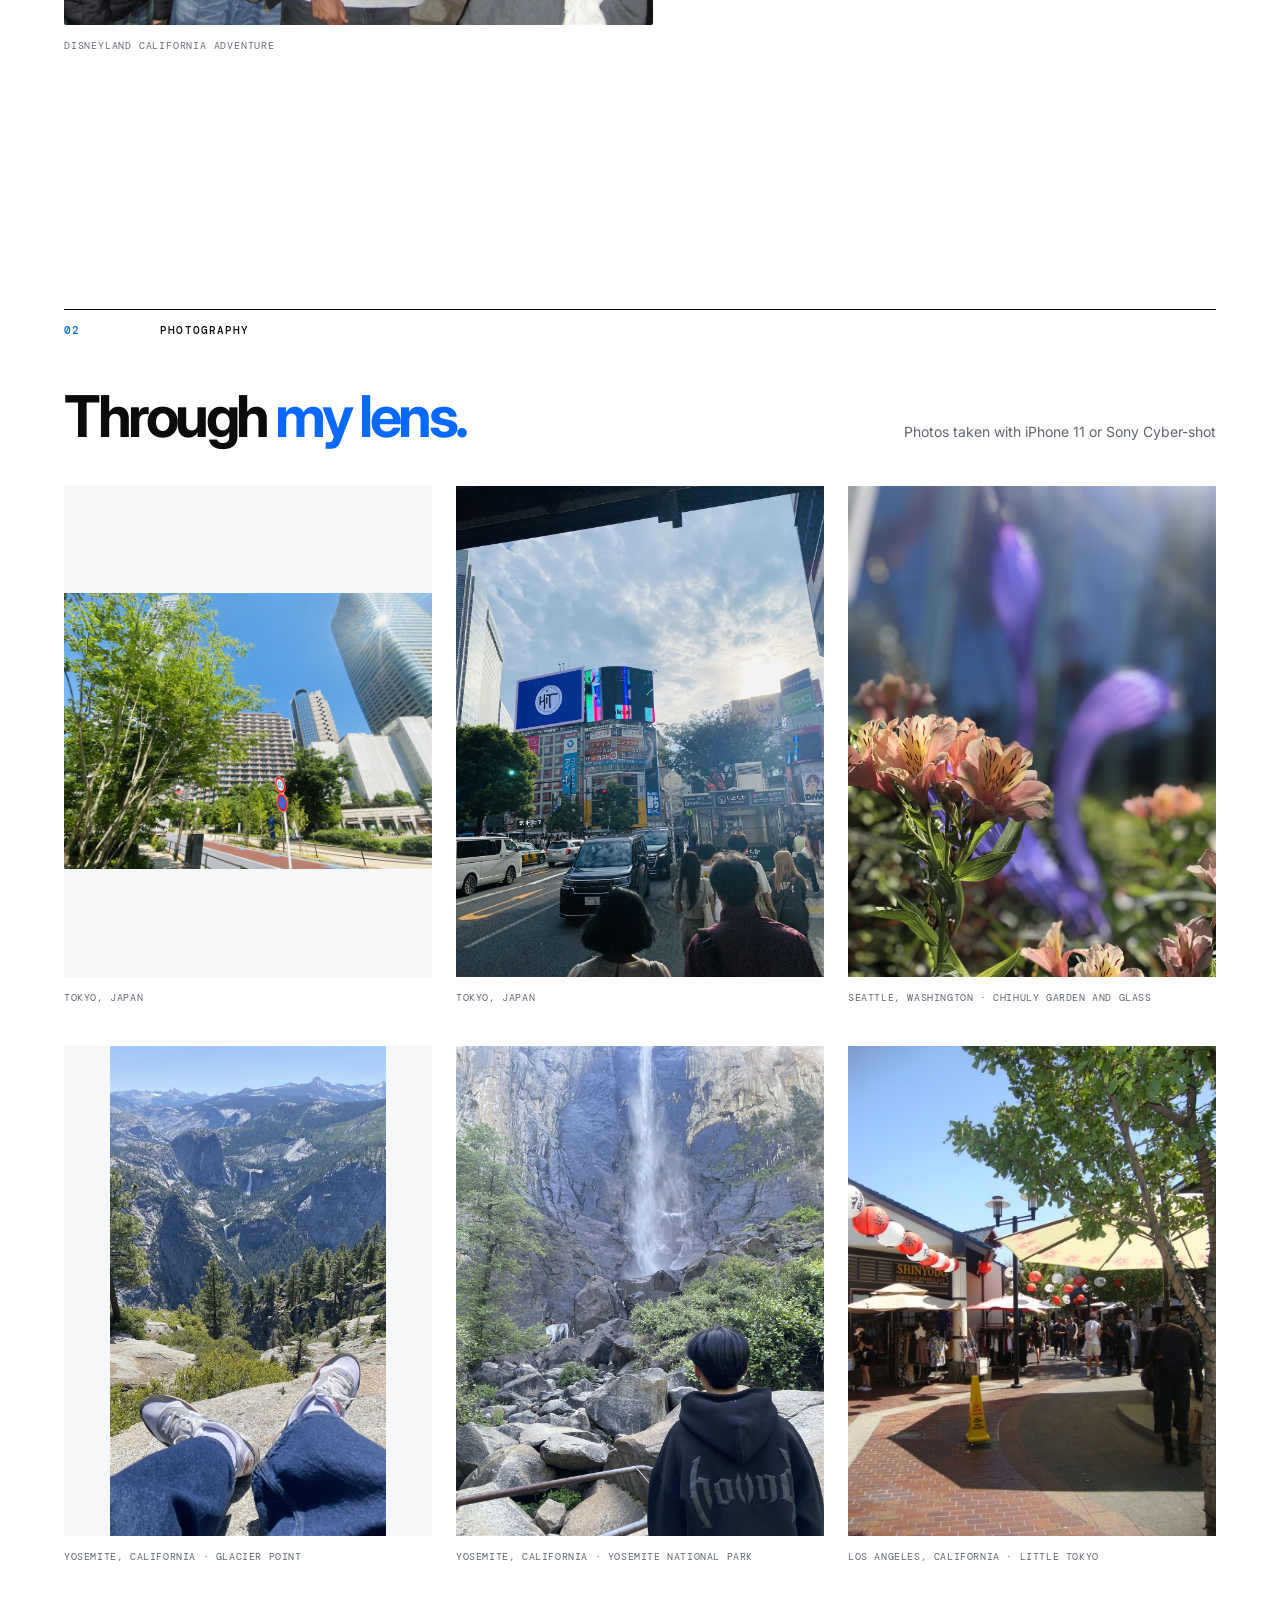
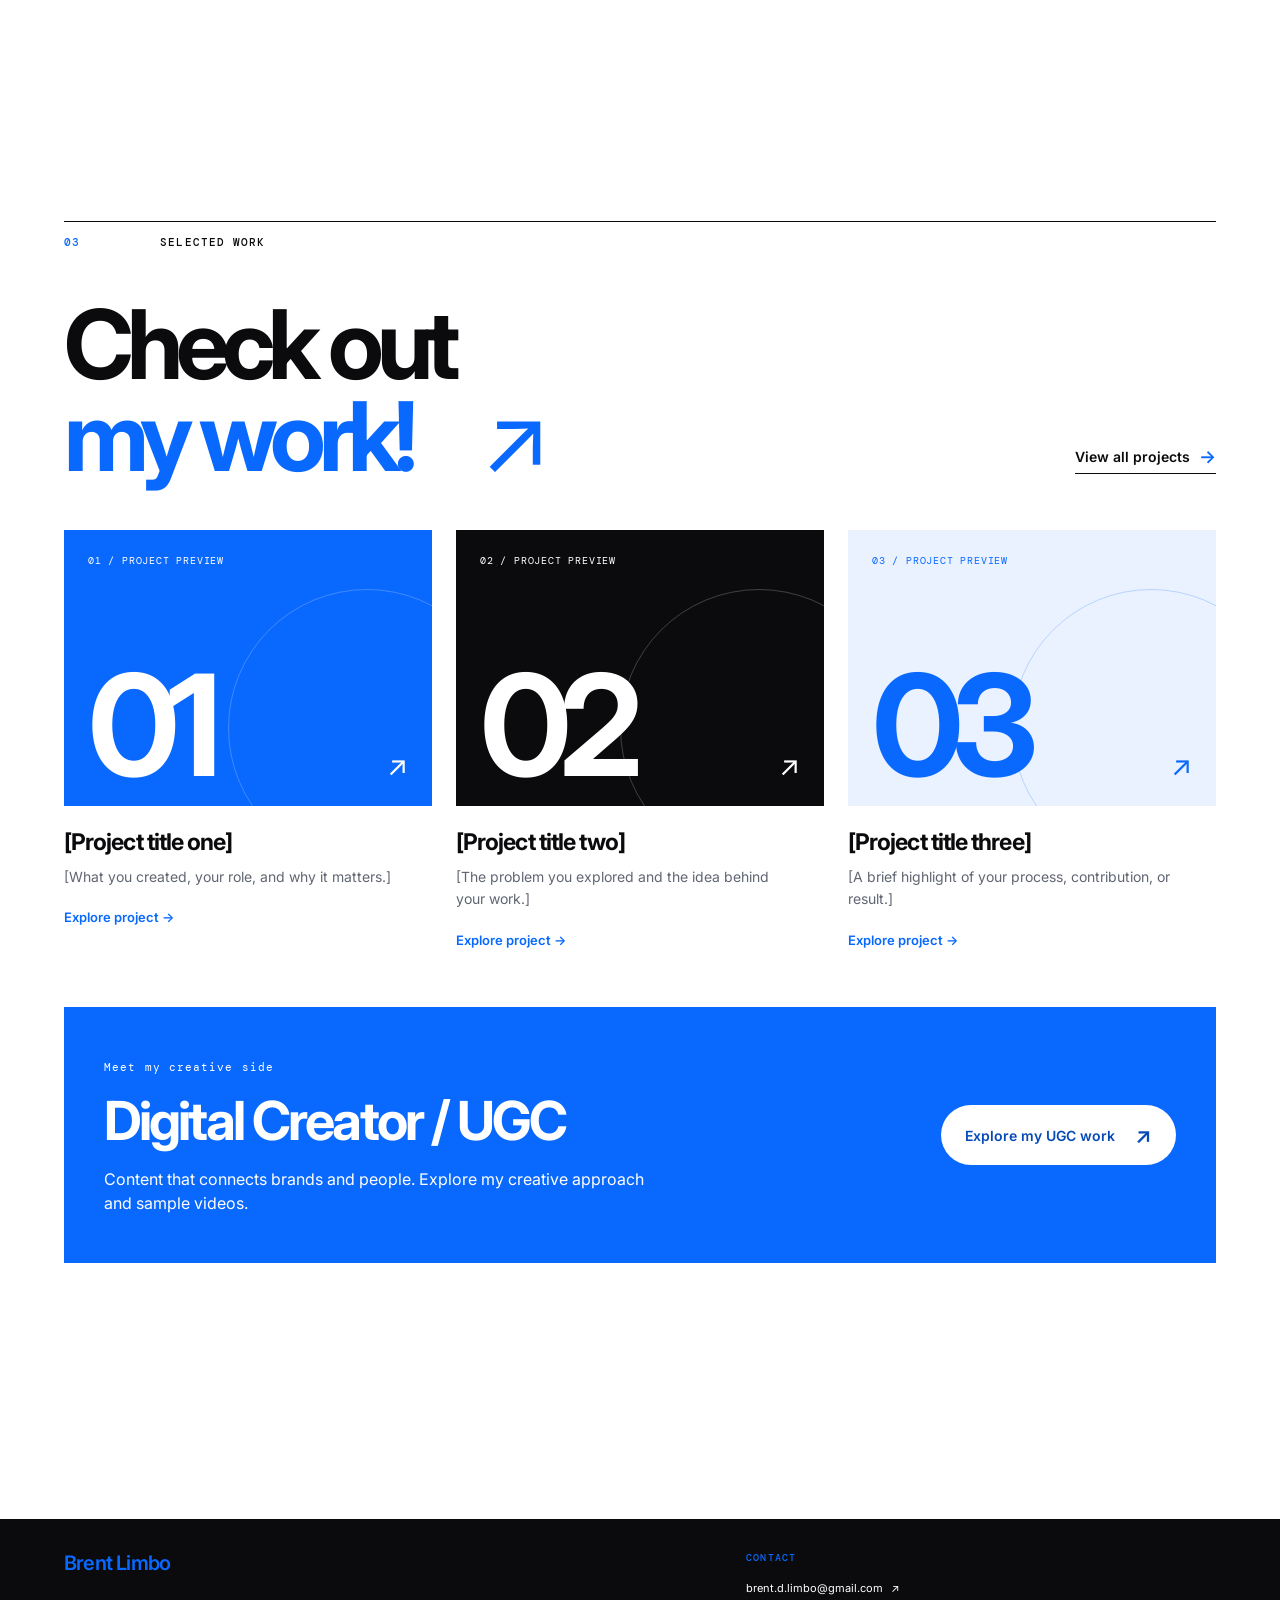
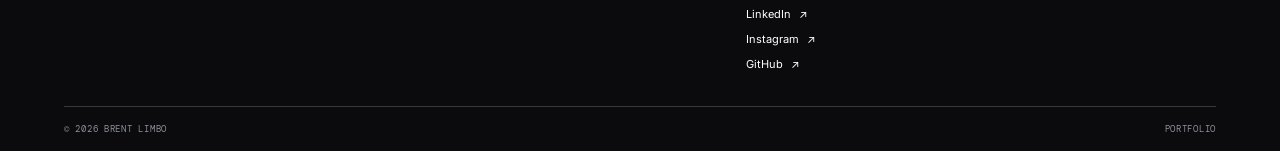
==== commit a28116a7: "Remove stray separators disrupting home project grid" ====
--- a/index.html
+++ b/index.html
@@ -33,7 +33,7 @@
           <h1>Brent<br /><em>Limbo</em></h1>
           <p class="hero-intro">I graduated from Legacy Magnet Academy in 2026 and am currently a first-year Honors student at Irvine Valley College, studying Business Administration. I’m interested in finance, marketing, and technology, and I plan to transfer to a university by 2028.</p>
           <div class="hero-links">
-            <a class="text-link" href="projects.html">Explore projects <span>→︎</span></a><span class="nav-dot" aria-hidden="true"></span><a class="quiet-link" href="ugc.html">Creator work <span>→︎</span></a>
+            <a class="text-link" href="projects.html">Explore projects <span>→︎</span></a><a class="quiet-link" href="ugc.html">Creator work <span>→︎</span></a>
           </div>
         </div>
         <figure class="portrait-placeholder reveal">
@@ -87,10 +87,10 @@
           <a class="work-preview" href="projects.html">
             <div class="preview-art preview-blue"><span>01 / PROJECT PREVIEW</span><strong aria-hidden="true">01</strong><span class="preview-arrow" aria-hidden="true">↗︎</span></div>
             <h3>[Project title one]</h3><p>[What you created, your role, and why it matters.]</p><span class="preview-link">Explore project →︎</span>
-          </a><span class="nav-dot" aria-hidden="true"></span><a class="work-preview" href="projects.html">
+          </a><a class="work-preview" href="projects.html">
             <div class="preview-art preview-black"><span>02 / PROJECT PREVIEW</span><strong aria-hidden="true">02</strong><span class="preview-arrow" aria-hidden="true">↗︎</span></div>
             <h3>[Project title two]</h3><p>[The problem you explored and the idea behind your work.]</p><span class="preview-link">Explore project →︎</span>
-          </a><span class="nav-dot" aria-hidden="true"></span><a class="work-preview" href="projects.html">
+          </a><a class="work-preview" href="projects.html">
             <div class="preview-art preview-light"><span>03 / PROJECT PREVIEW</span><strong aria-hidden="true">03</strong><span class="preview-arrow" aria-hidden="true">↗︎</span></div>
             <h3>[Project title three]</h3><p>[A brief highlight of your process, contribution, or result.]</p><span class="preview-link">Explore project →︎</span>
           </a>
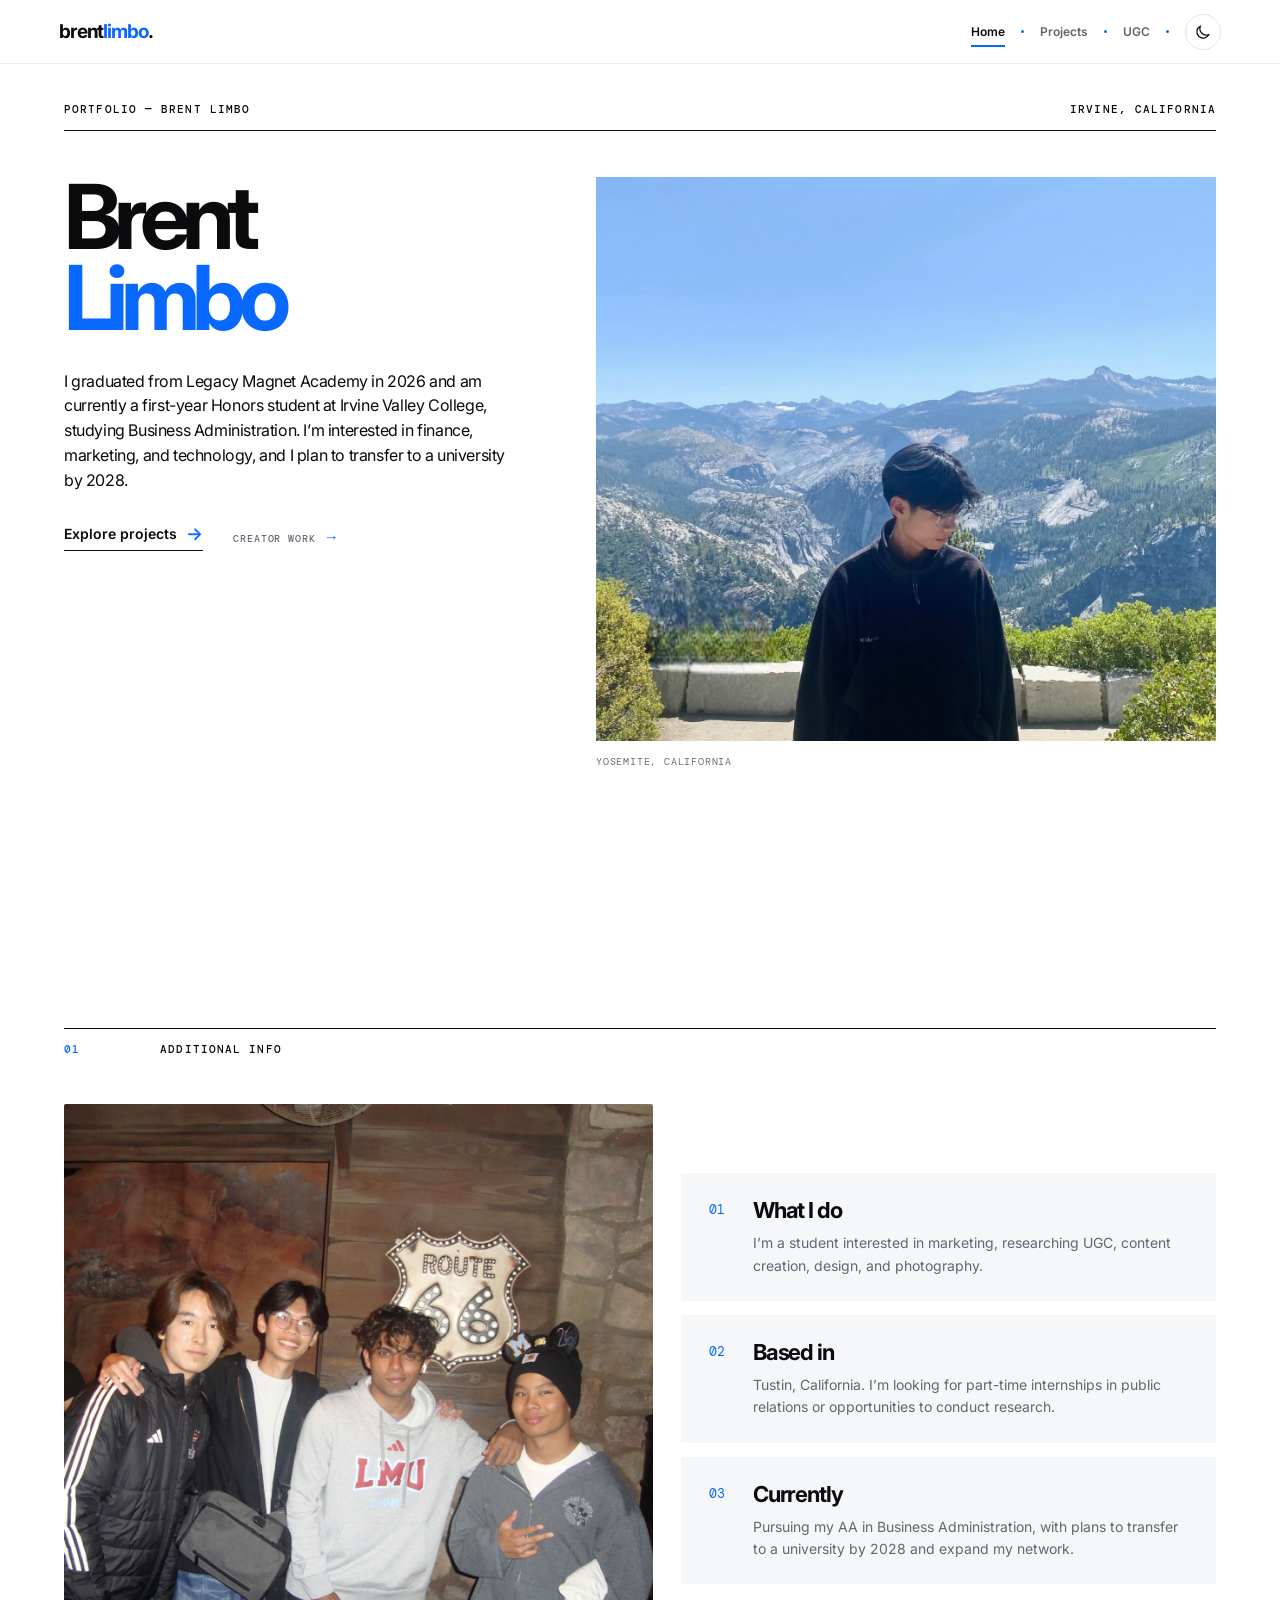
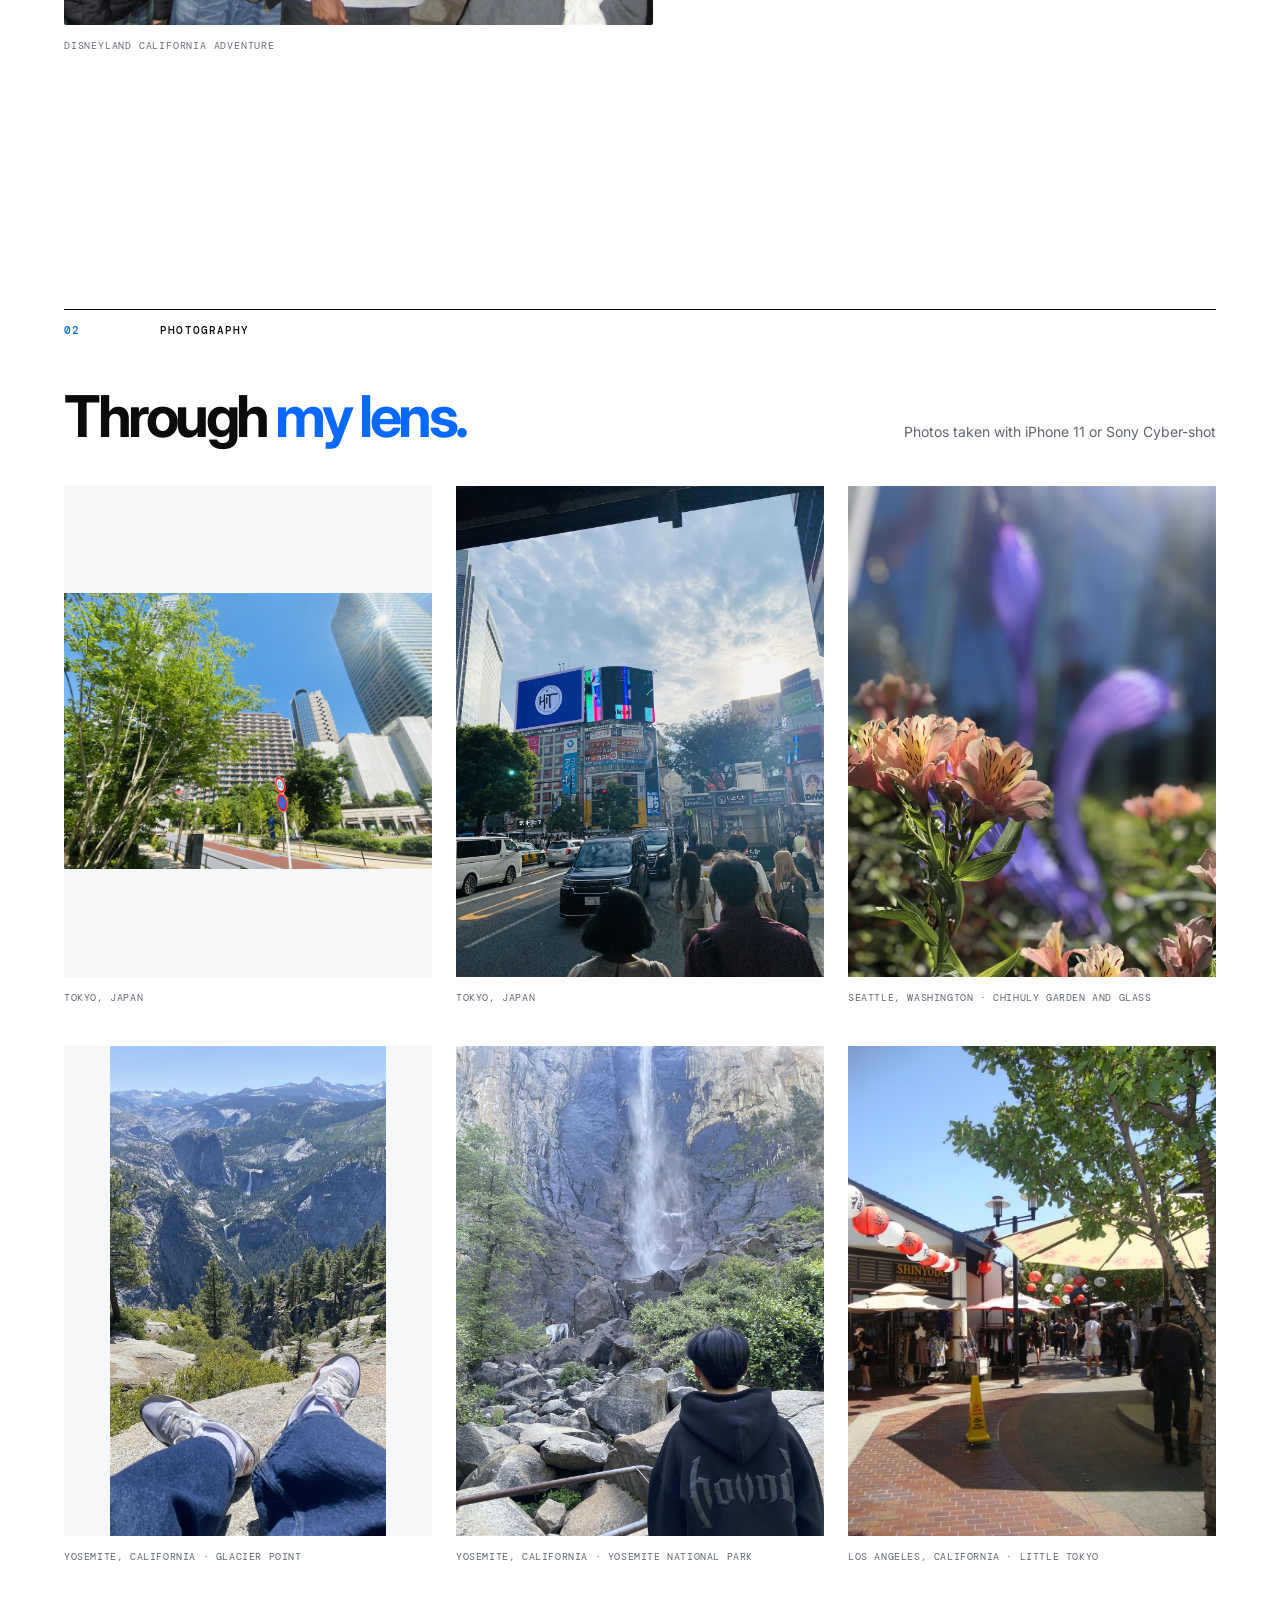
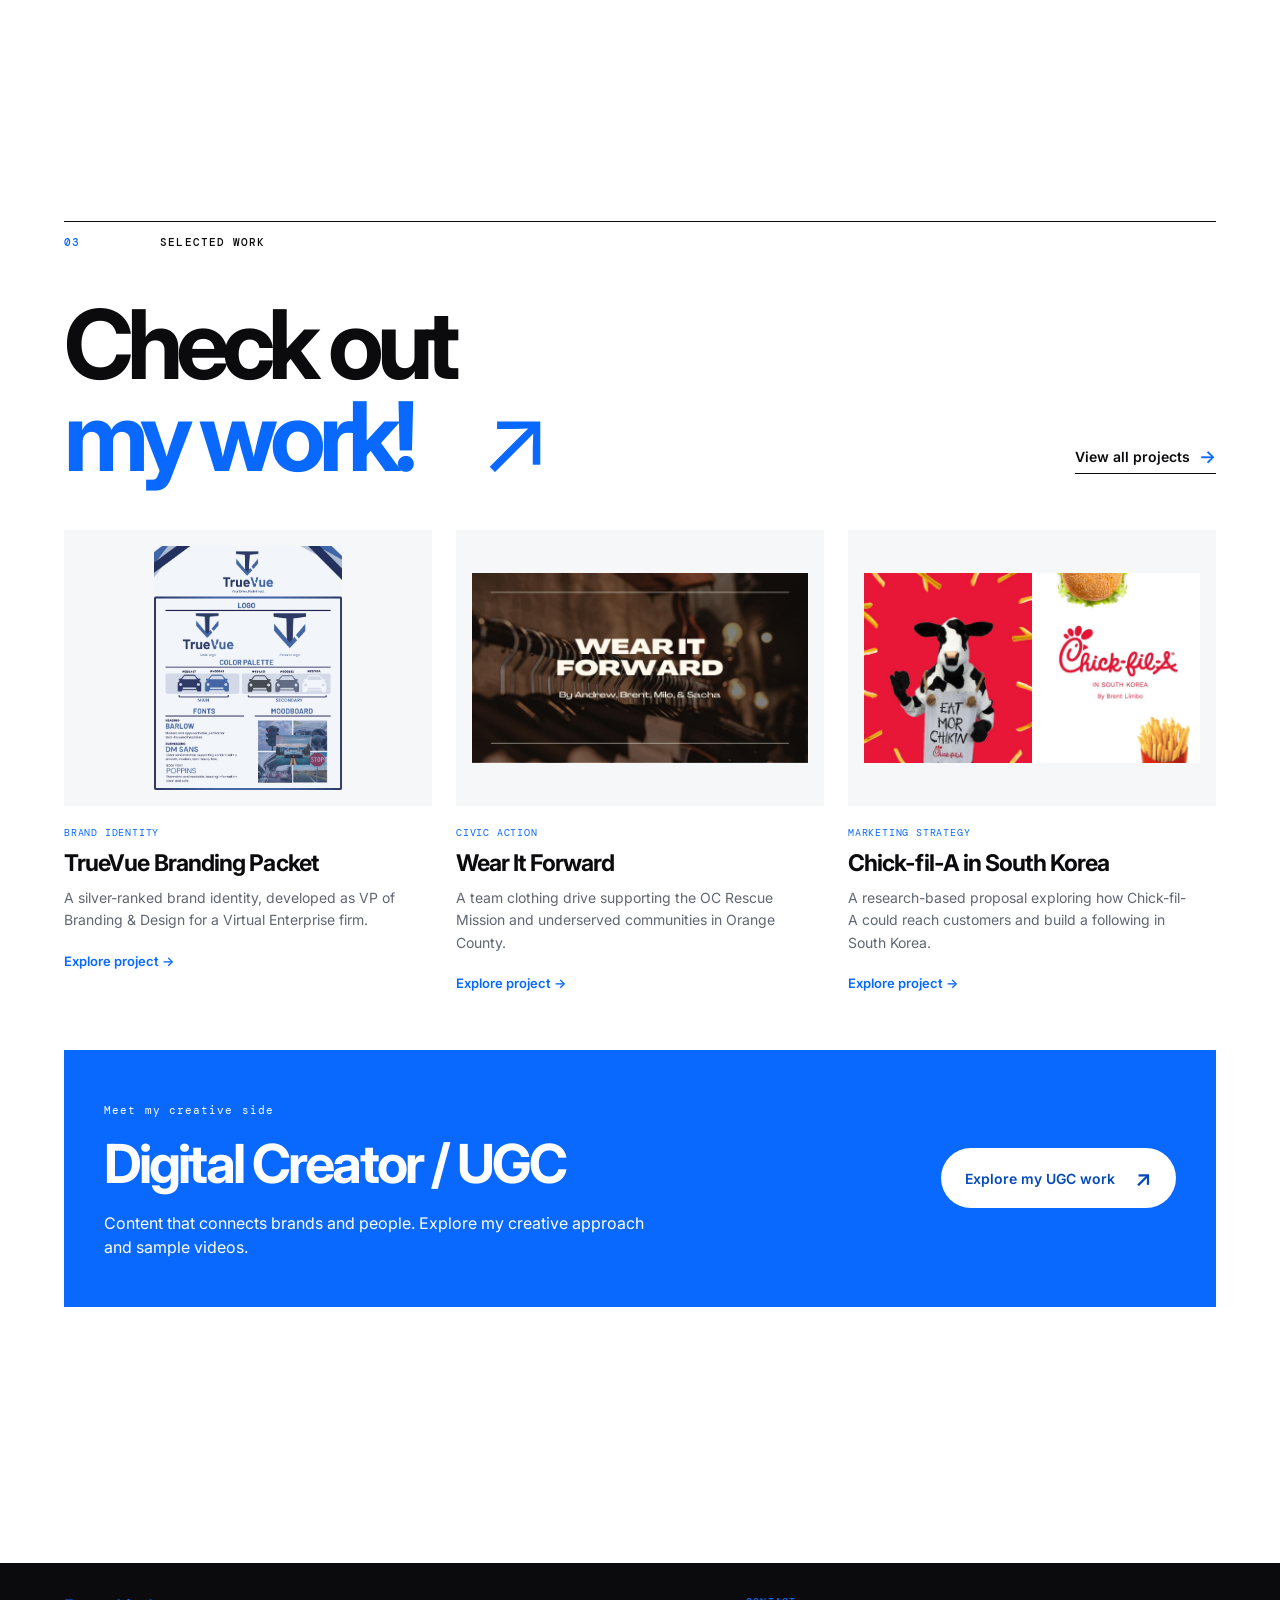
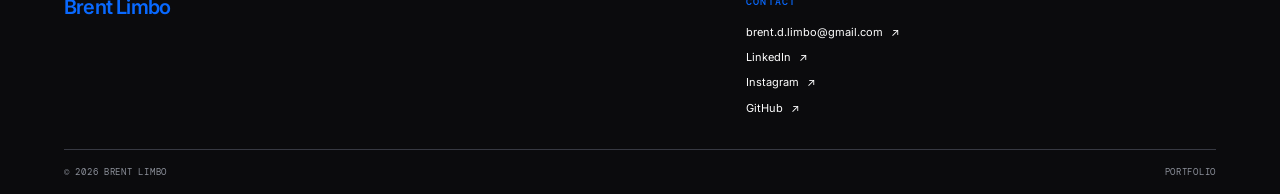
==== commit 693c116d: "Feature TrueVue, Wear It Forward, and South Korea marketing projects" ====
--- a/index.html
+++ b/index.html
@@ -10,7 +10,8 @@
     <link rel="preconnect" href="https://fonts.googleapis.com" />
     <link rel="preconnect" href="https://fonts.gstatic.com" crossorigin />
     <link href="https://fonts.googleapis.com/css2?family=DM+Mono:wght@400;500&family=Inter:wght@400;500;600;700;800&display=swap" rel="stylesheet" />
-    <link rel="stylesheet" href="styles.css?v=header-4" />
+    <link rel="stylesheet" href="styles.css?v=featured-projects-1" />
+    <link rel="stylesheet" href="projects.css?v=1" />
     <link rel="stylesheet" href="theme.css?v=header-4" />
   </head>
   <body>
@@ -82,17 +83,19 @@
           <h2>Check out<br /><em>my work!</em><span aria-hidden="true">↗︎</span></h2>
           <a class="text-link" href="projects.html">View all projects <span>→︎</span></a>
         </div>
-        <!-- Replace these three previews with highlighted projects as they are added. -->
+        <!-- Featured previews link to the corresponding project details. -->
         <div class="work-previews">
-          <a class="work-preview" href="projects.html">
-            <div class="preview-art preview-blue"><span>01 / PROJECT PREVIEW</span><strong aria-hidden="true">01</strong><span class="preview-arrow" aria-hidden="true">↗︎</span></div>
-            <h3>[Project title one]</h3><p>[What you created, your role, and why it matters.]</p><span class="preview-link">Explore project →︎</span>
-          </a><a class="work-preview" href="projects.html">
-            <div class="preview-art preview-black"><span>02 / PROJECT PREVIEW</span><strong aria-hidden="true">02</strong><span class="preview-arrow" aria-hidden="true">↗︎</span></div>
-            <h3>[Project title two]</h3><p>[The problem you explored and the idea behind your work.]</p><span class="preview-link">Explore project →︎</span>
-          </a><a class="work-preview" href="projects.html">
-            <div class="preview-art preview-light"><span>03 / PROJECT PREVIEW</span><strong aria-hidden="true">03</strong><span class="preview-arrow" aria-hidden="true">↗︎</span></div>
-            <h3>[Project title three]</h3><p>[A brief highlight of your process, contribution, or result.]</p><span class="preview-link">Explore project →︎</span>
+          <a class="work-preview" href="projects.html#truevue">
+            <div class="home-document"><img src="assets/projects/truevue-branding.jpg" alt="TrueVue branding sheet with logos, color palette, typography, and moodboard" loading="lazy" /></div>
+            <span class="home-category">Brand identity</span><h3>TrueVue Branding Packet</h3><p>A silver-ranked brand identity, developed as VP of Branding & Design for a Virtual Enterprise firm.</p><span class="preview-link">Explore project →︎</span>
+          </a>
+          <a class="work-preview" href="projects.html#wear-it-forward">
+            <div class="home-document"><img src="assets/projects/wear-it-forward.jpg" alt="Wear It Forward presentation cover showing clothing on hangers" loading="lazy" /></div>
+            <span class="home-category">Civic action</span><h3>Wear It Forward</h3><p>A team clothing drive supporting the OC Rescue Mission and underserved communities in Orange County.</p><span class="preview-link">Explore project →︎</span>
+          </a>
+          <a class="work-preview" href="projects.html#chick-fil-a">
+            <div class="home-document"><img src="assets/projects/chick-fil-a-south-korea.jpg" alt="Chick-fil-A in South Korea presentation cover by Brent Limbo" loading="lazy" /></div>
+            <span class="home-category">Marketing strategy</span><h3>Chick-fil-A in South Korea</h3><p>A research-based proposal exploring how Chick-fil-A could reach customers and build a following in South Korea.</p><span class="preview-link">Explore project →︎</span>
           </a>
         </div>
         <a class="creator-banner" href="ugc.html"><div><span class="tile-kicker">Meet my creative side</span><h3>Digital Creator <span>/ UGC</span></h3><p>Content that connects brands and people. Explore my creative approach and sample videos.</p></div><span class="creator-banner-link">Explore my UGC work <span aria-hidden="true">↗︎</span></span></a>
--- a/projects.css
+++ b/projects.css
@@ -0,0 +1,22 @@
+/* Shared featured-project visuals for Home and Projects. */
+.featured-cases { display:grid; gap:72px; }
+.featured-case { display:grid; grid-template-columns:minmax(0,1.1fr) minmax(0,1fr); gap:clamp(32px,5vw,80px); align-items:center; scroll-margin-top:96px; }
+.featured-case + .featured-case { padding-top:64px; border-top:1px solid var(--line); }
+.case-visual { position:relative; display:flex; align-items:center; justify-content:center; background:var(--paper); padding:28px; min-height:340px; transition:box-shadow .25s; }
+.case-visual img { display:block; width:100%; max-height:510px; object-fit:contain; }
+.case-visual:hover { box-shadow:0 14px 36px rgba(20,50,90,.16); }
+.document-label { position:absolute; bottom:12px; right:12px; padding:8px 12px; border-radius:20px; background:#101114; color:#fff; font:10px var(--mono); }
+.case-copy h2 { font-size:clamp(30px,3.4vw,48px); line-height:1.06; letter-spacing:-.055em; margin-bottom:18px; }
+.case-role { color:var(--blue); font-size:13px; line-height:1.5; margin-bottom:22px; }
+.case-description { color:var(--muted); font-size:16px; line-height:1.7; }
+.case-tags { display:flex; flex-wrap:wrap; gap:8px; list-style:none; padding:0; margin:24px 0 30px; }
+.case-tags li { font-size:11px; border:1px solid var(--line); border-radius:20px; padding:7px 11px; }
+.pdf-note { display:block; color:var(--muted); margin-top:12px; font-size:11px; }
+.home-document { display:flex; align-items:center; justify-content:center; aspect-ratio:4 / 3; padding:16px; background:var(--paper); transition:transform .25s,box-shadow .25s; }
+.home-document img { display:block; width:100%; height:100%; object-fit:contain; }
+.home-category { display:block; margin-top:20px; font:10px var(--mono); text-transform:uppercase; letter-spacing:.08em; color:var(--blue); }
+.work-preview h3 { margin-top:10px; }
+.work-preview:hover .home-document { transform:translateY(-4px); box-shadow:0 12px 30px rgba(20,50,90,.12); }
+.work-preview:focus-visible,.case-visual:focus-visible { outline:2px solid var(--blue); outline-offset:5px; }
+@media (max-width:850px) { .featured-case { grid-template-columns:1fr; gap:28px; } .case-visual { min-height:0; padding:20px; } .featured-cases { gap:48px; } .featured-case + .featured-case { padding-top:48px; } }
+@media (prefers-reduced-motion:reduce) { .work-preview:hover .home-document { transform:none; } }
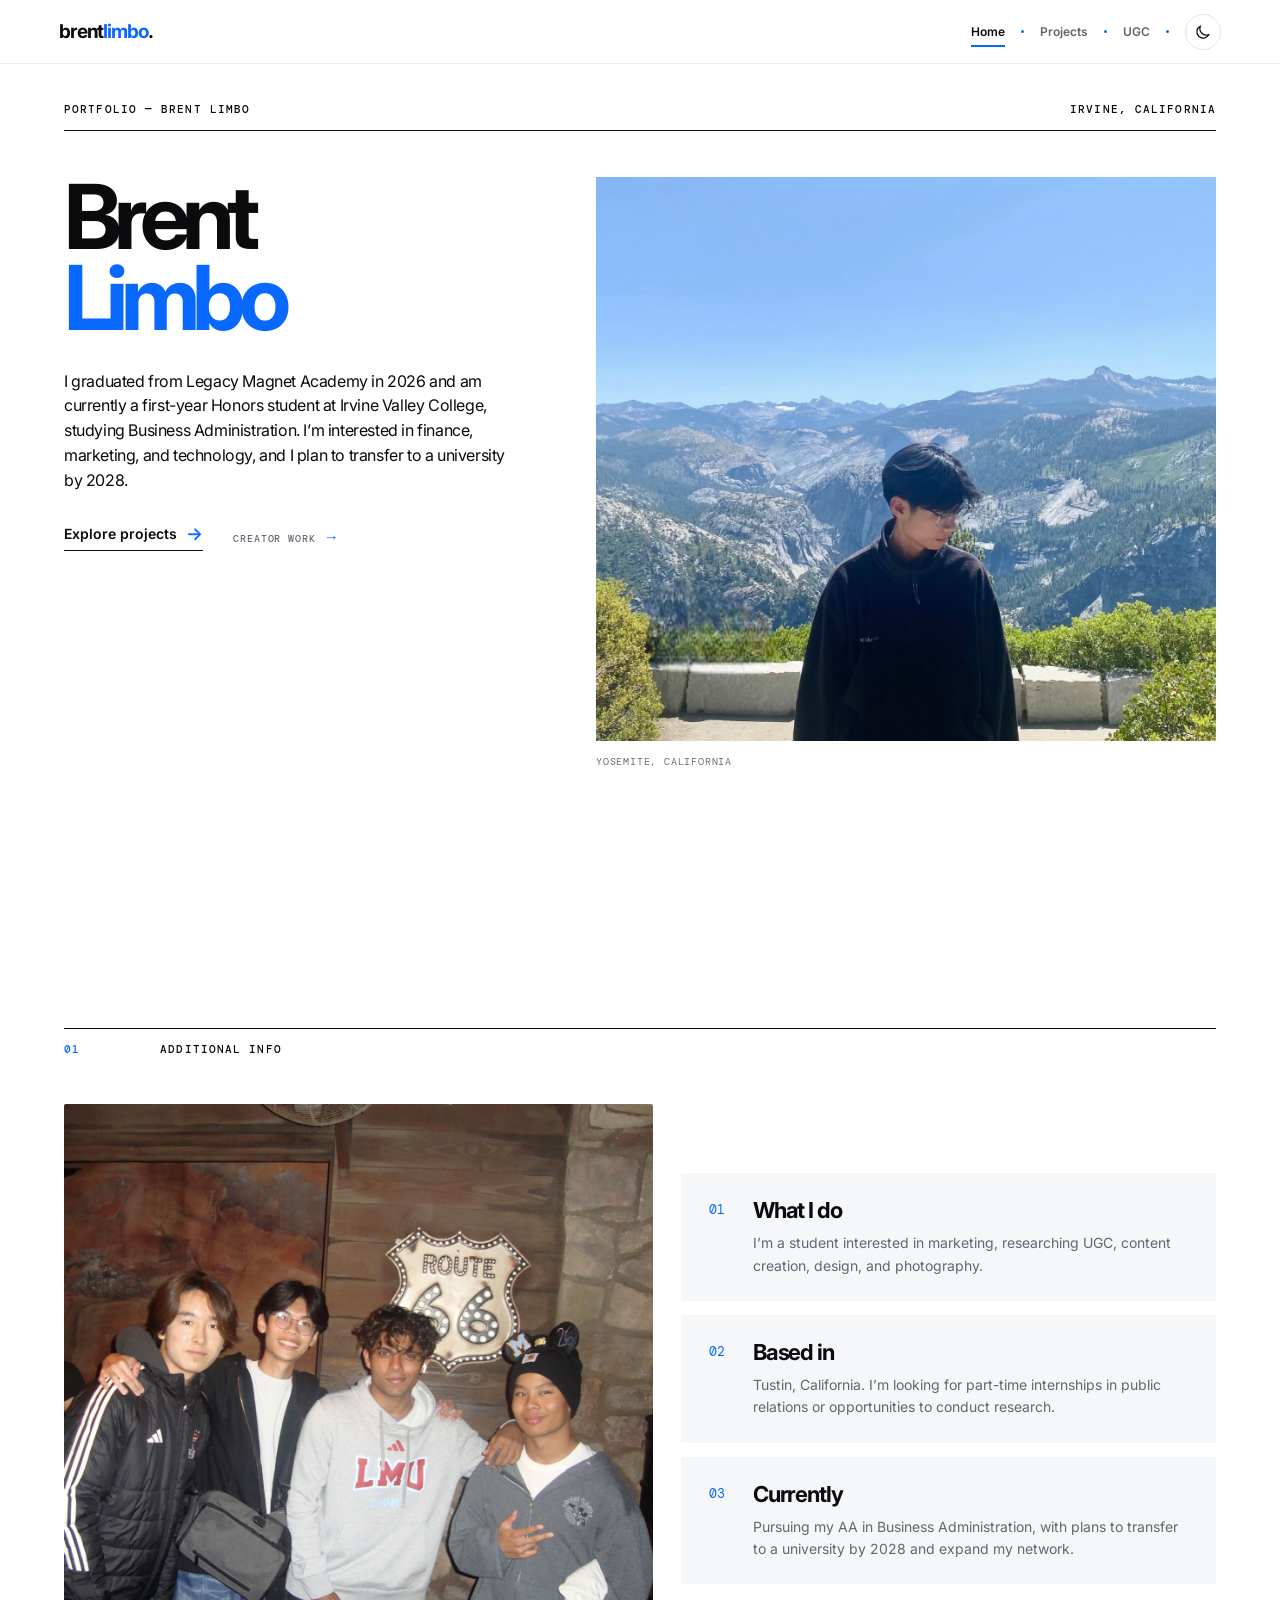
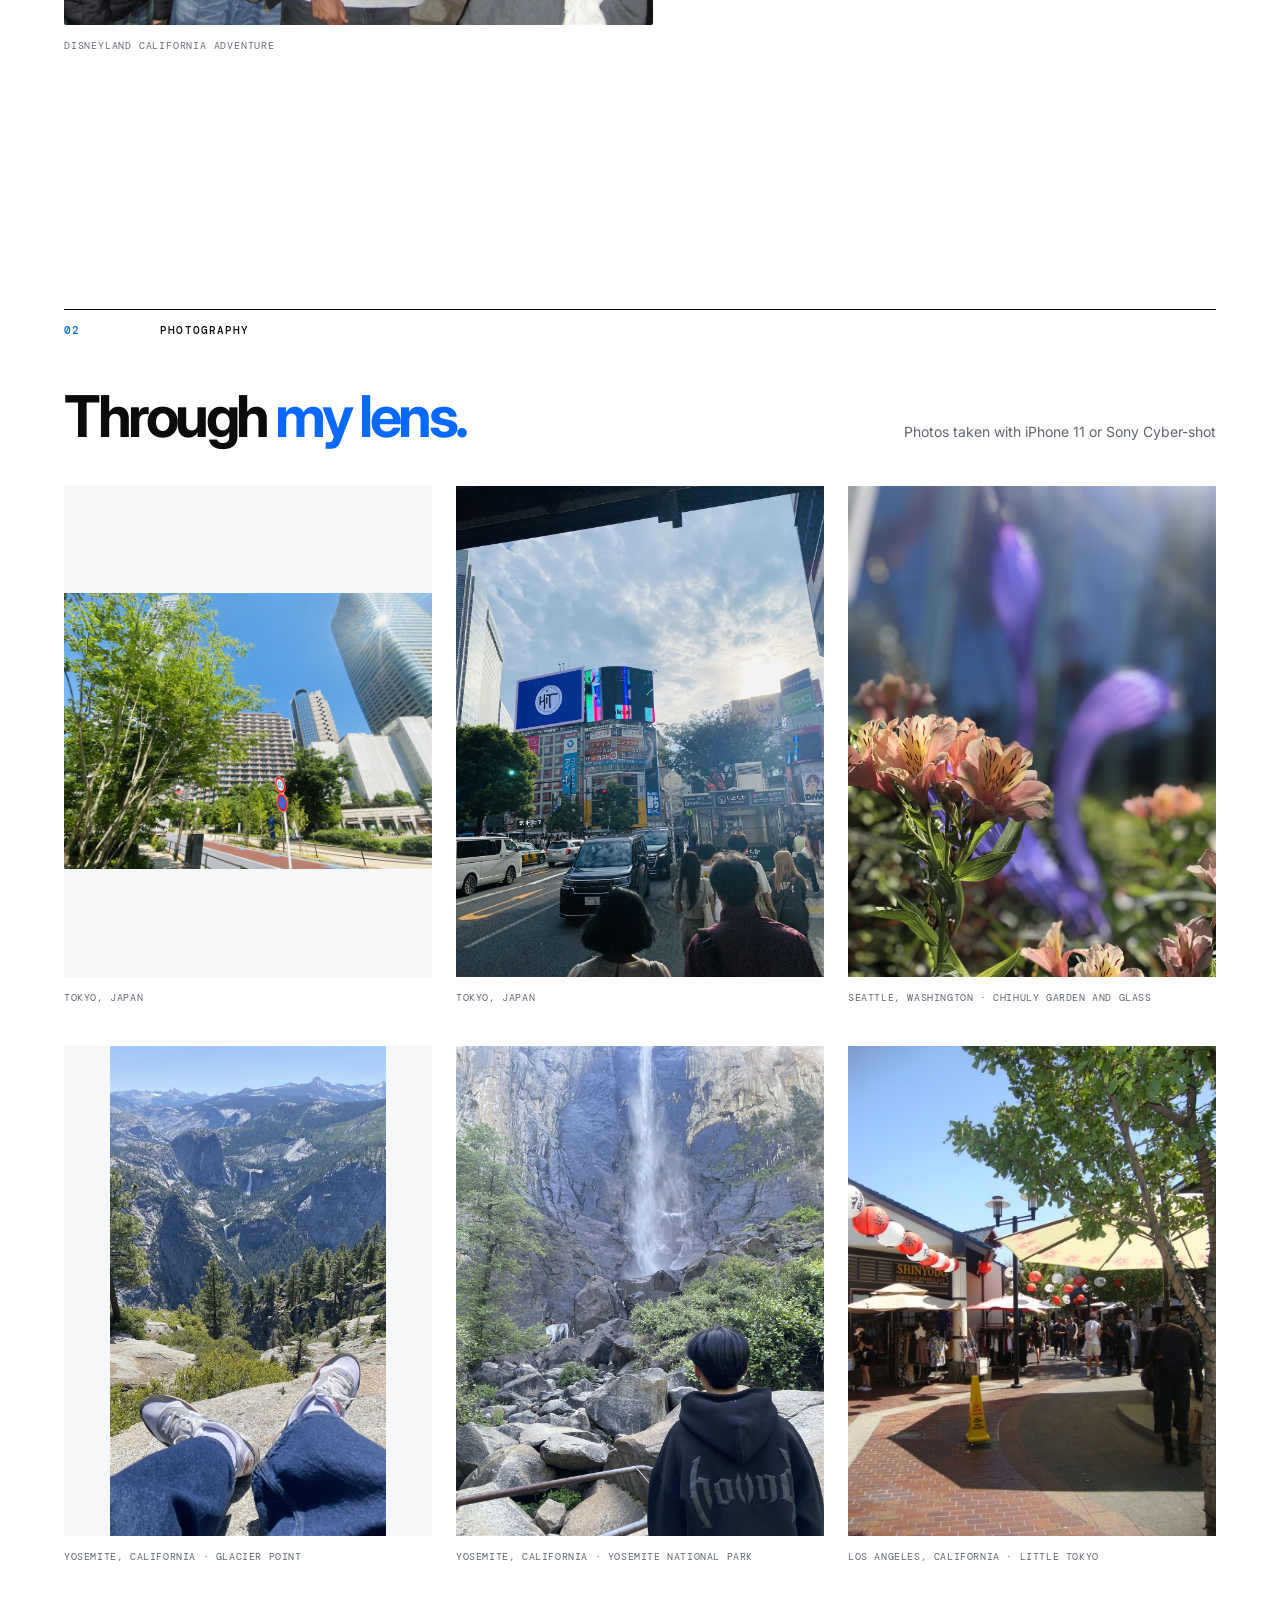
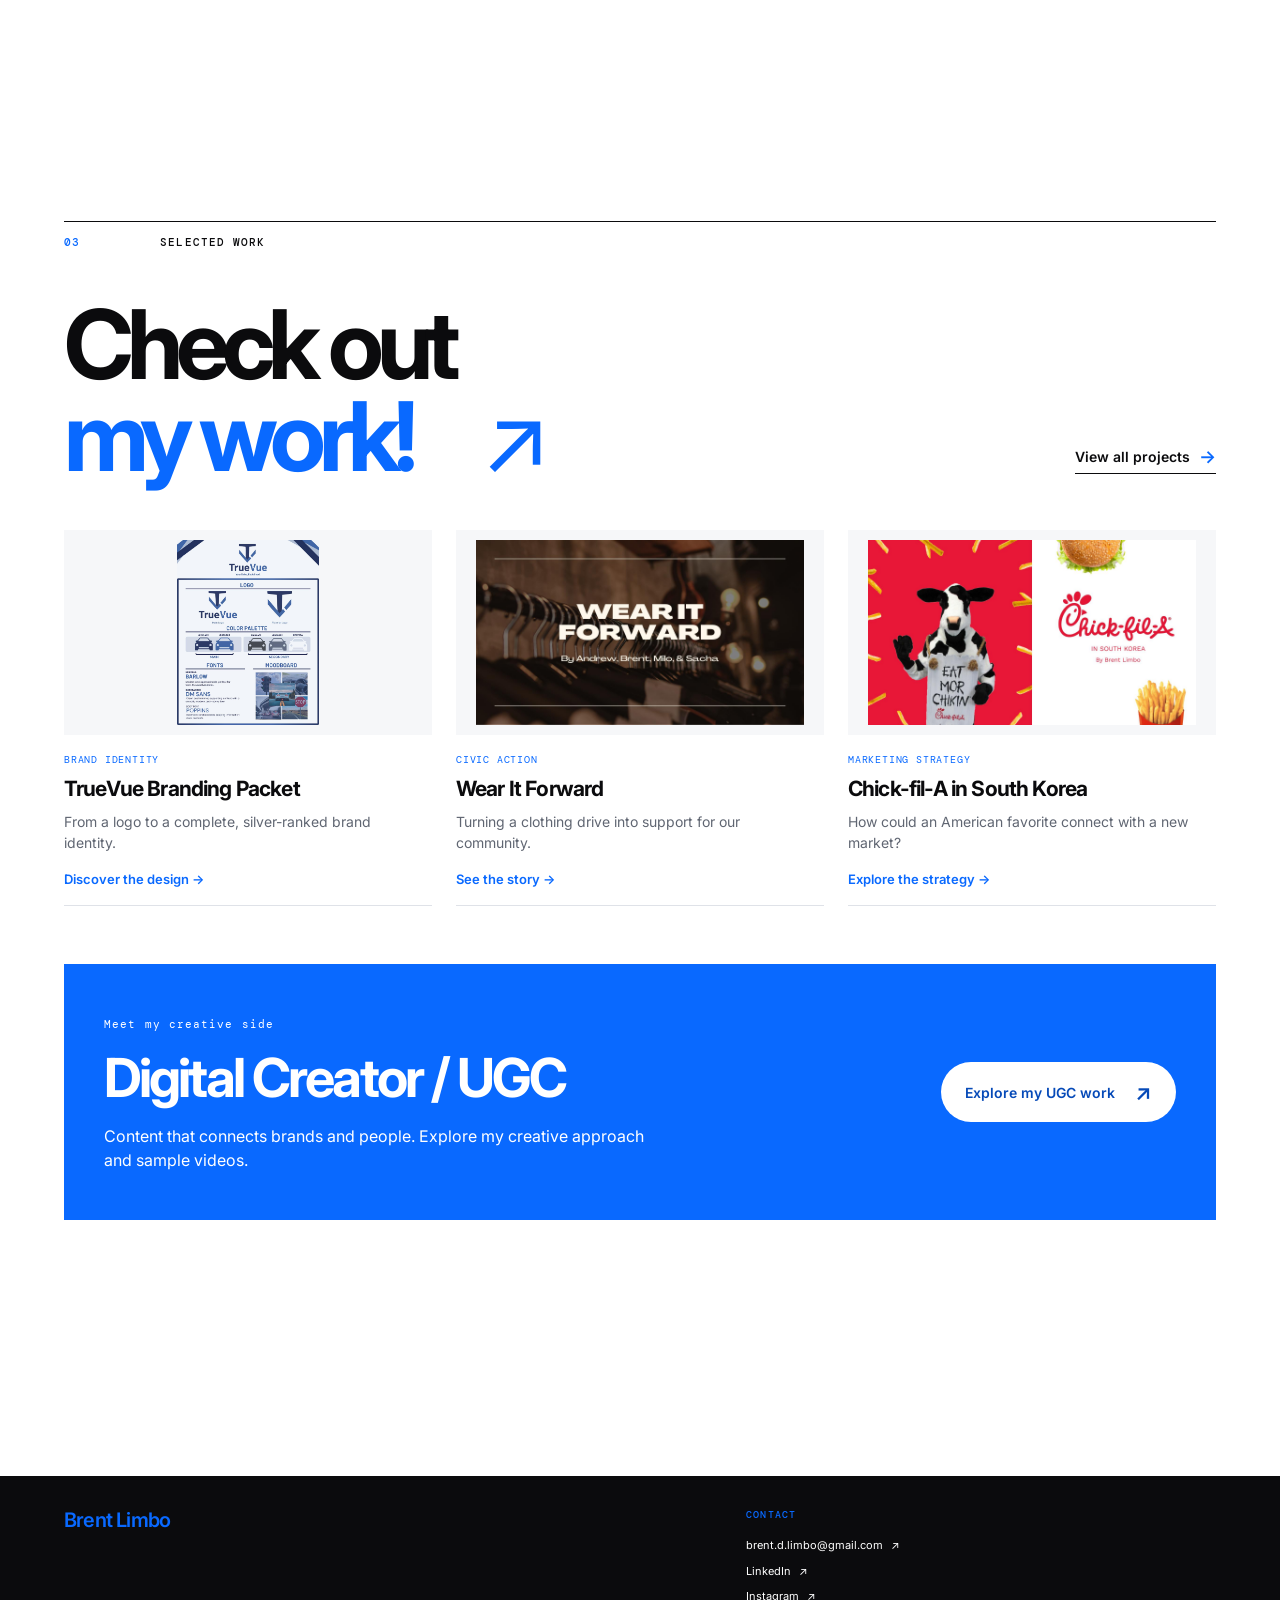
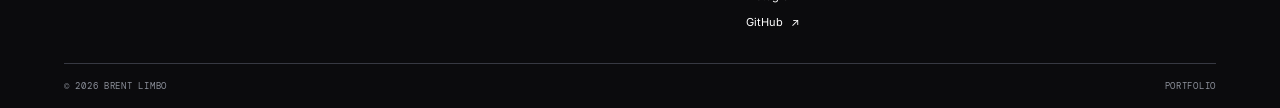
==== commit 414c79df: "Make home featured projects compact clickable teasers" ====
--- a/index.html
+++ b/index.html
@@ -11,7 +11,7 @@
     <link rel="preconnect" href="https://fonts.gstatic.com" crossorigin />
     <link href="https://fonts.googleapis.com/css2?family=DM+Mono:wght@400;500&family=Inter:wght@400;500;600;700;800&display=swap" rel="stylesheet" />
     <link rel="stylesheet" href="styles.css?v=featured-projects-1" />
-    <link rel="stylesheet" href="projects.css?v=1" />
+    <link rel="stylesheet" href="projects.css?v=home-previews-2" />
     <link rel="stylesheet" href="theme.css?v=header-4" />
   </head>
   <body>
@@ -84,18 +84,18 @@
           <a class="text-link" href="projects.html">View all projects <span>→︎</span></a>
         </div>
         <!-- Featured previews link to the corresponding project details. -->
-        <div class="work-previews">
+        <div class="work-previews compact-previews">
           <a class="work-preview" href="projects.html#truevue">
             <div class="home-document"><img src="assets/projects/truevue-branding.jpg" alt="TrueVue branding sheet with logos, color palette, typography, and moodboard" loading="lazy" /></div>
-            <span class="home-category">Brand identity</span><h3>TrueVue Branding Packet</h3><p>A silver-ranked brand identity, developed as VP of Branding & Design for a Virtual Enterprise firm.</p><span class="preview-link">Explore project →︎</span>
+            <span class="home-category">Brand identity</span><h3>TrueVue Branding Packet</h3><p>From a logo to a complete, silver-ranked brand identity.</p><span class="preview-link">Discover the design →︎</span>
           </a>
           <a class="work-preview" href="projects.html#wear-it-forward">
             <div class="home-document"><img src="assets/projects/wear-it-forward.jpg" alt="Wear It Forward presentation cover showing clothing on hangers" loading="lazy" /></div>
-            <span class="home-category">Civic action</span><h3>Wear It Forward</h3><p>A team clothing drive supporting the OC Rescue Mission and underserved communities in Orange County.</p><span class="preview-link">Explore project →︎</span>
+            <span class="home-category">Civic action</span><h3>Wear It Forward</h3><p>Turning a clothing drive into support for our community.</p><span class="preview-link">See the story →︎</span>
           </a>
           <a class="work-preview" href="projects.html#chick-fil-a">
             <div class="home-document"><img src="assets/projects/chick-fil-a-south-korea.jpg" alt="Chick-fil-A in South Korea presentation cover by Brent Limbo" loading="lazy" /></div>
-            <span class="home-category">Marketing strategy</span><h3>Chick-fil-A in South Korea</h3><p>A research-based proposal exploring how Chick-fil-A could reach customers and build a following in South Korea.</p><span class="preview-link">Explore project →︎</span>
+            <span class="home-category">Marketing strategy</span><h3>Chick-fil-A in South Korea</h3><p>How could an American favorite connect with a new market?</p><span class="preview-link">Explore the strategy →︎</span>
           </a>
         </div>
         <a class="creator-banner" href="ugc.html"><div><span class="tile-kicker">Meet my creative side</span><h3>Digital Creator <span>/ UGC</span></h3><p>Content that connects brands and people. Explore my creative approach and sample videos.</p></div><span class="creator-banner-link">Explore my UGC work <span aria-hidden="true">↗︎</span></span></a>
--- a/projects.css
+++ b/projects.css
@@ -14,6 +14,13 @@
 .pdf-note { display:block; color:var(--muted); margin-top:12px; font-size:11px; }
 .home-document { display:flex; align-items:center; justify-content:center; aspect-ratio:4 / 3; padding:16px; background:var(--paper); transition:transform .25s,box-shadow .25s; }
 .home-document img { display:block; width:100%; height:100%; object-fit:contain; }
+/* Home offers compact teasers; full descriptions live on Projects. */
+.compact-previews .work-preview { display:flex; flex-direction:column; padding-bottom:18px; border-bottom:1px solid var(--line); }
+.compact-previews .home-document { height:clamp(160px,16vw,220px); aspect-ratio:auto; flex-shrink:0; padding:10px; }
+.compact-previews .home-category { margin-top:18px; }
+.compact-previews h3 { font-size:21px; line-height:1.2; margin-bottom:10px; }
+.compact-previews p { font-size:14px; line-height:1.5; margin-bottom:18px; }
+.compact-previews .preview-link { margin-top:auto; }
 .home-category { display:block; margin-top:20px; font:10px var(--mono); text-transform:uppercase; letter-spacing:.08em; color:var(--blue); }
 .work-preview h3 { margin-top:10px; }
 .work-preview:hover .home-document { transform:translateY(-4px); box-shadow:0 12px 30px rgba(20,50,90,.12); }
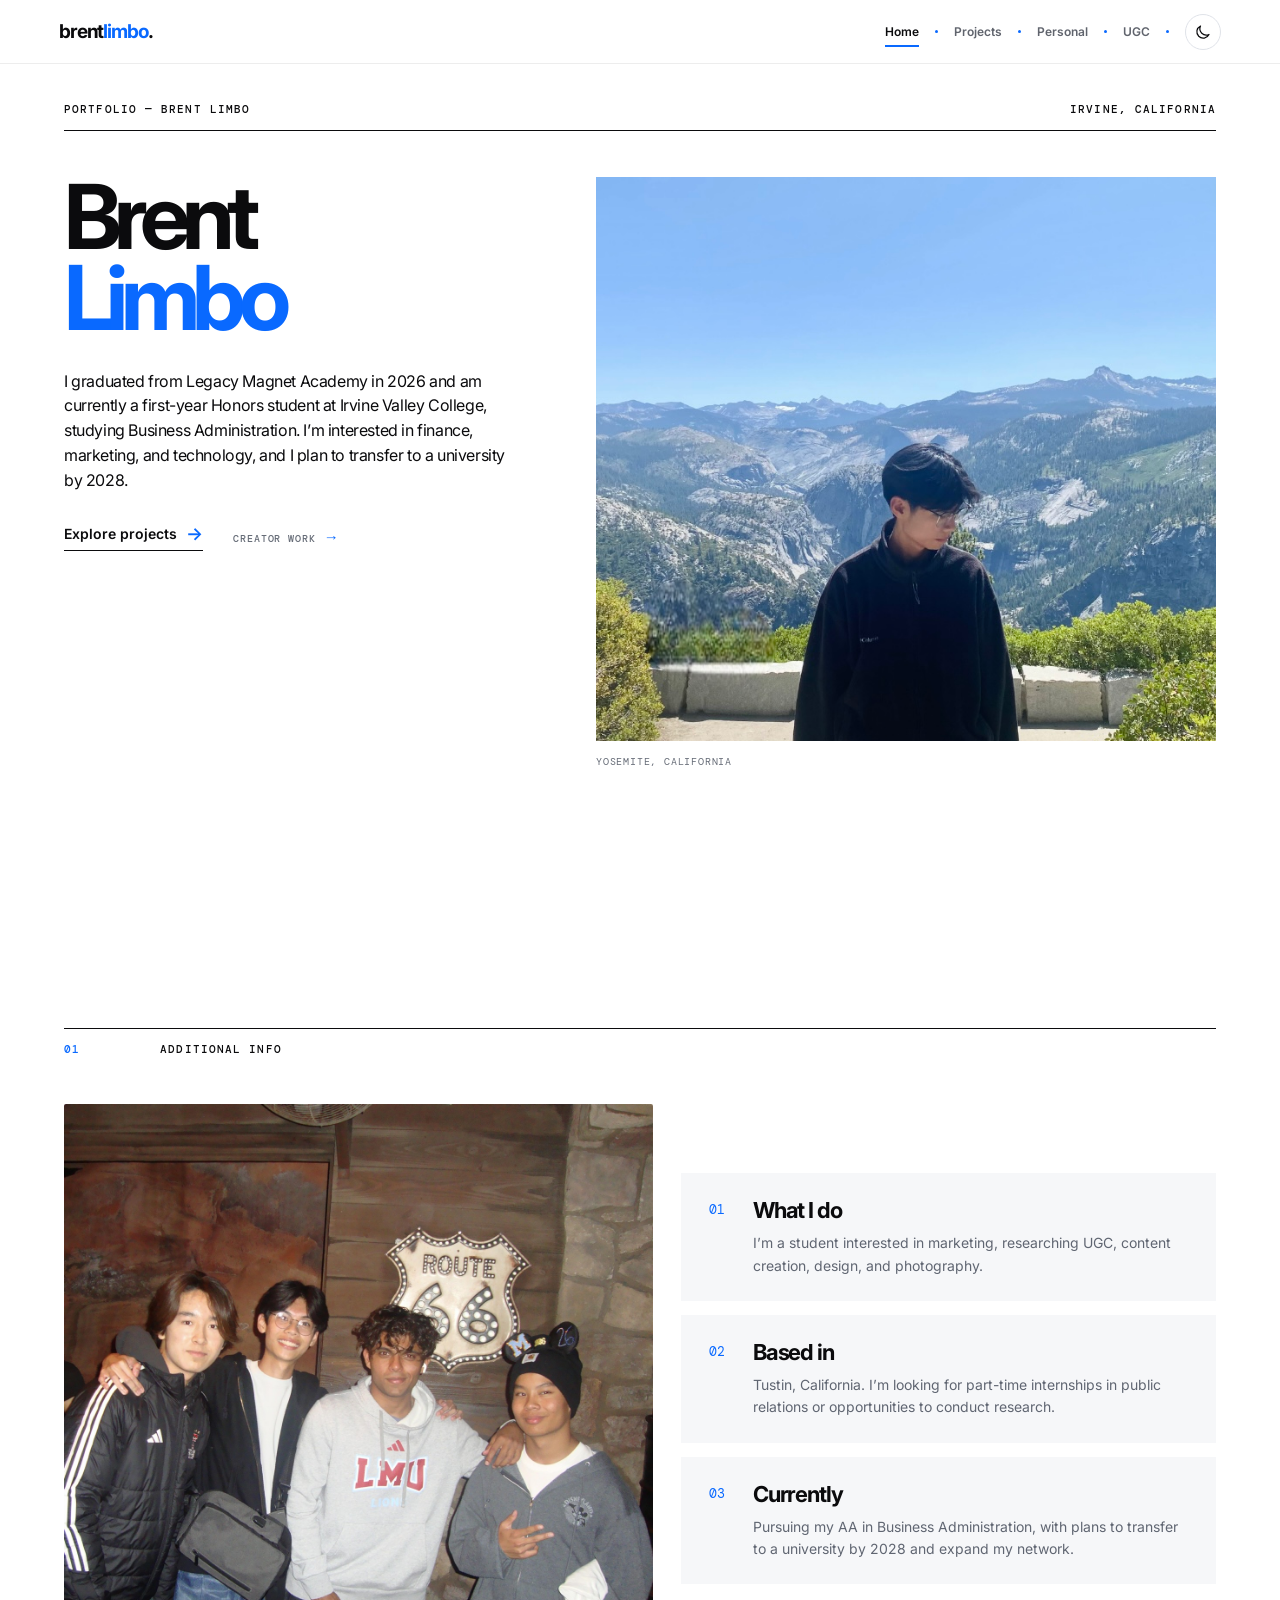
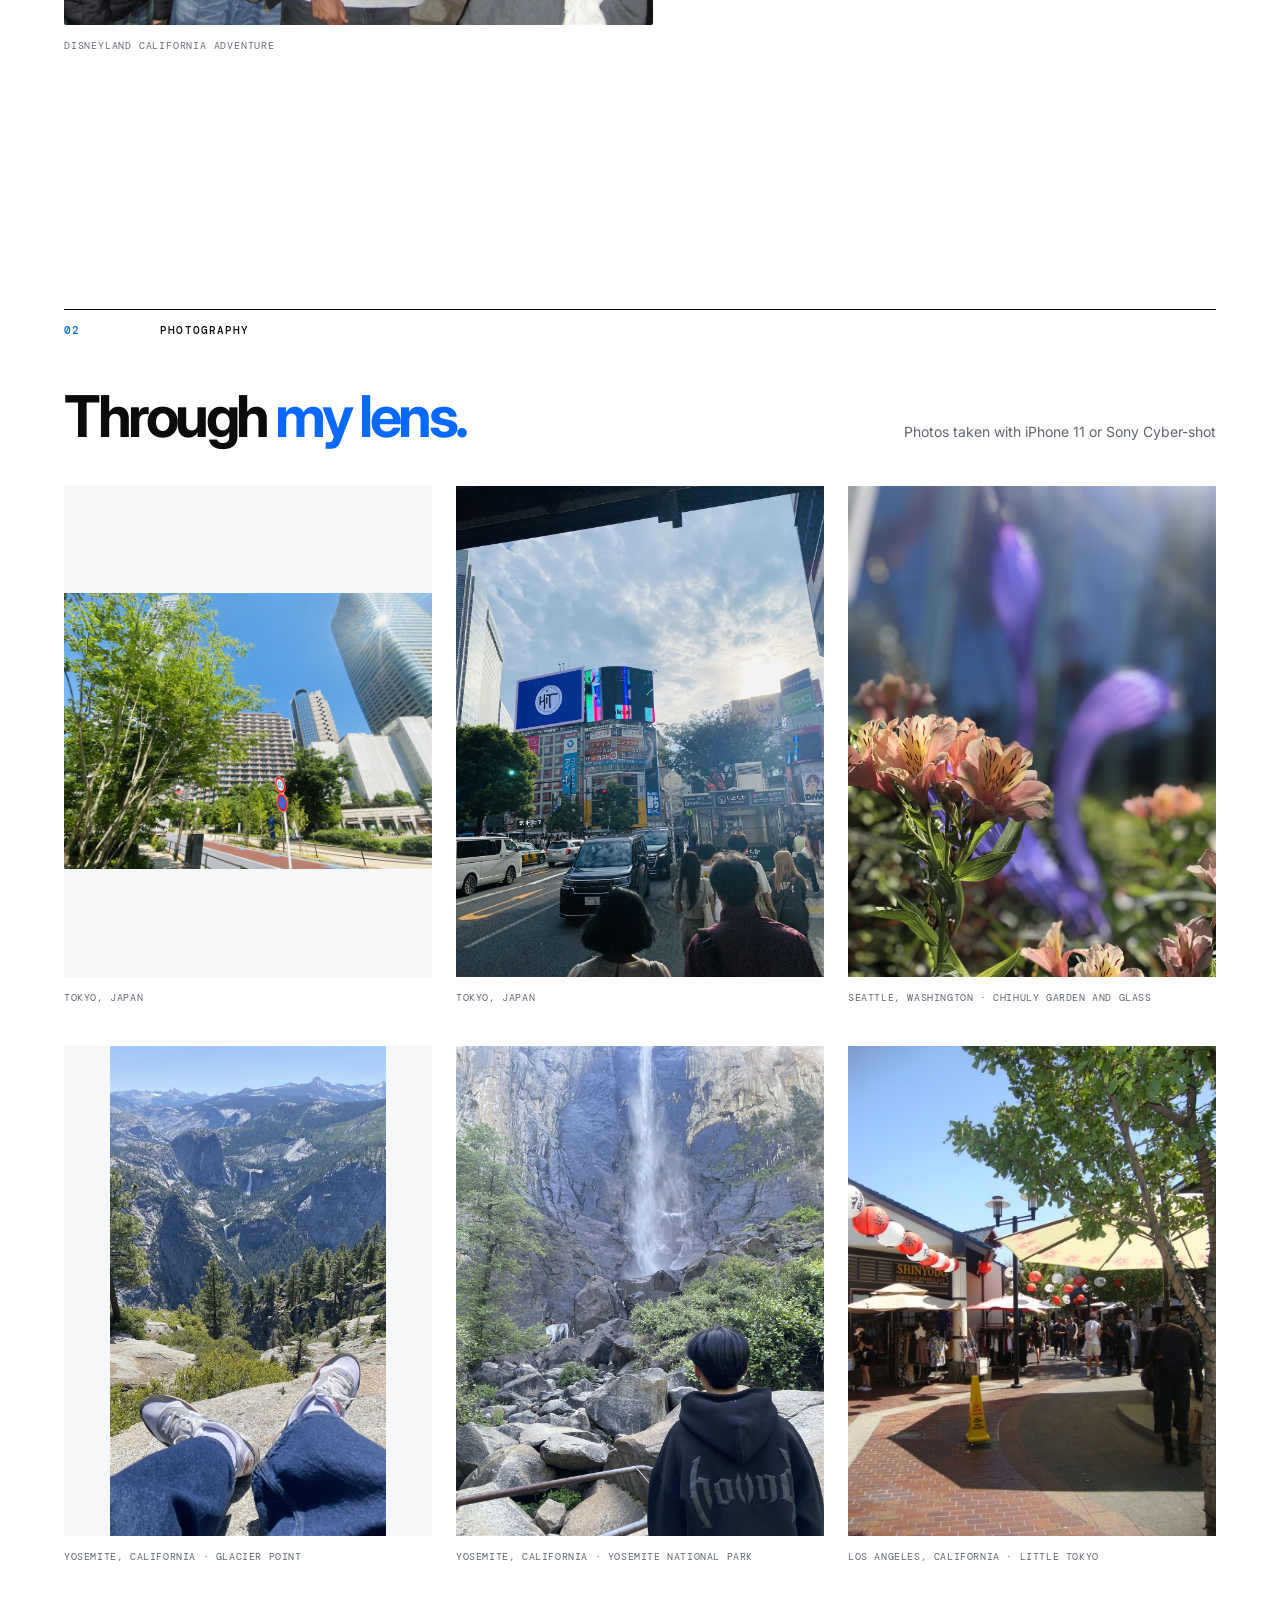
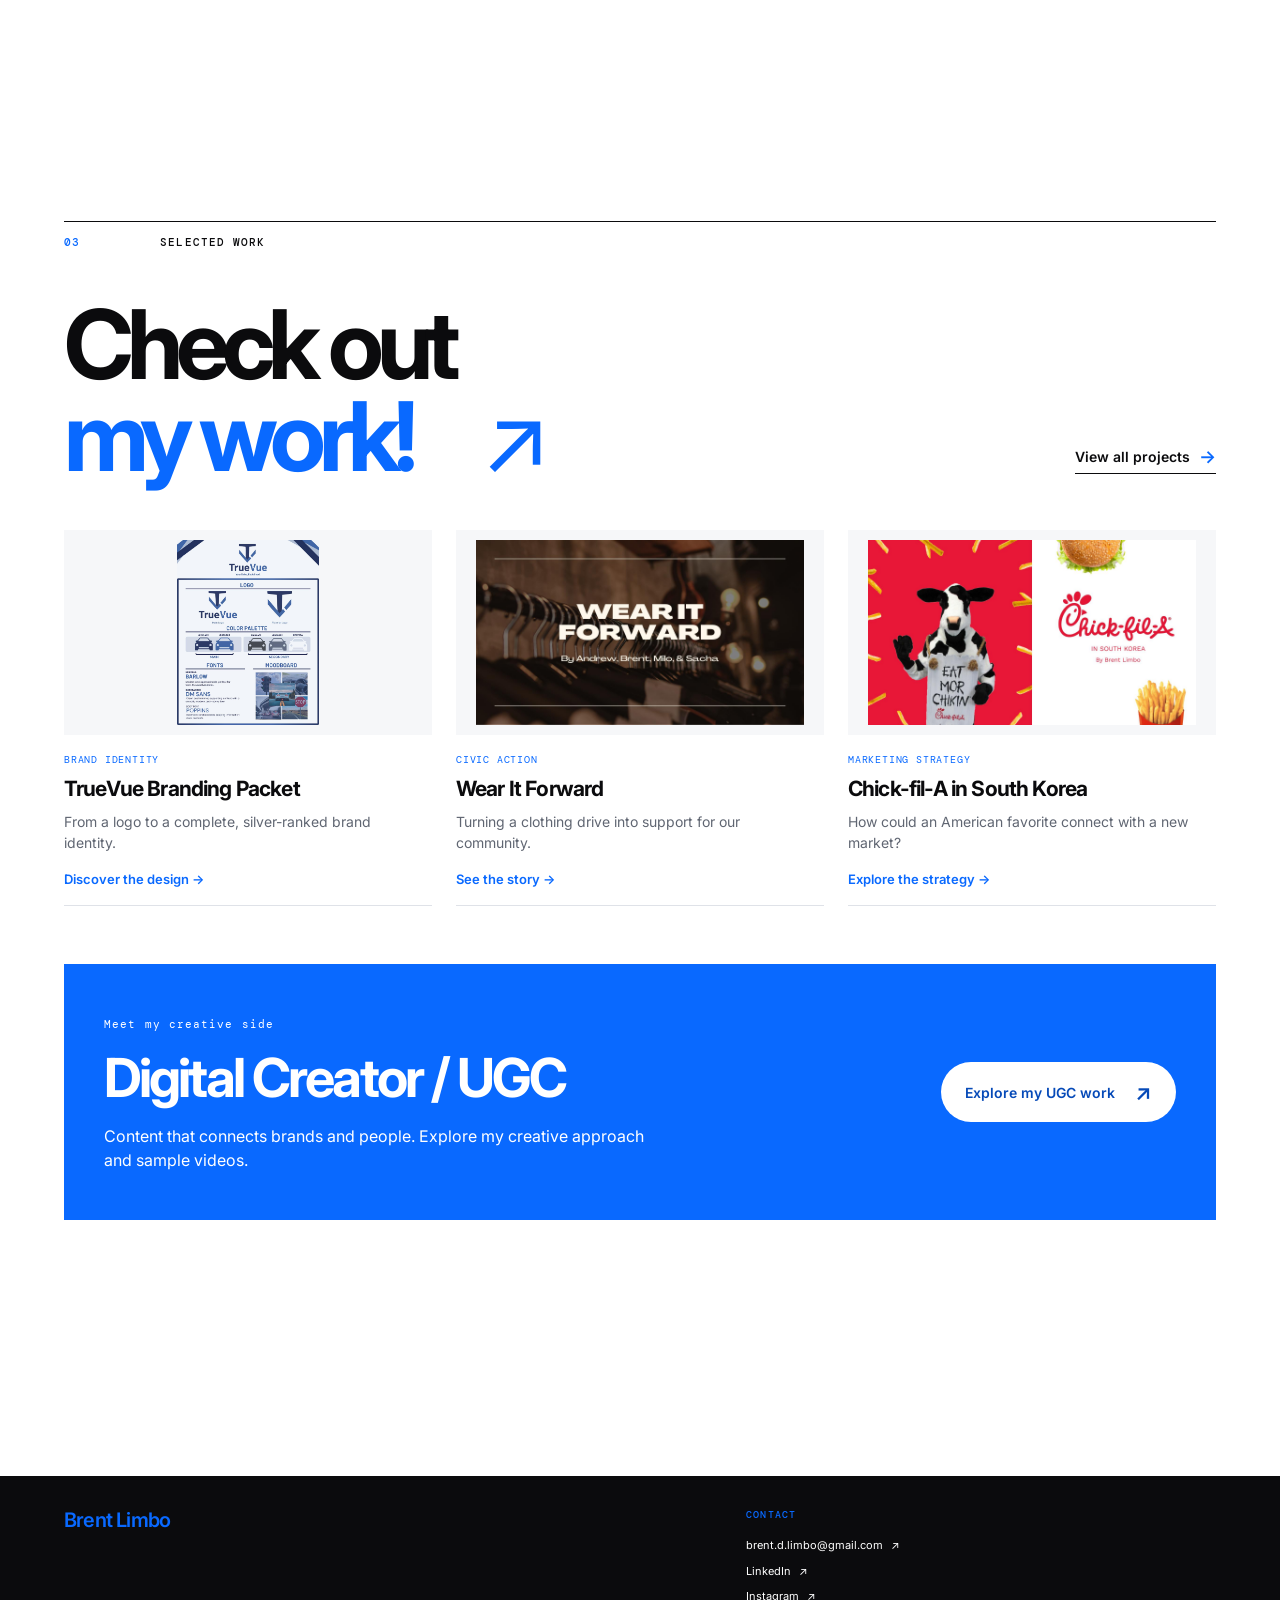
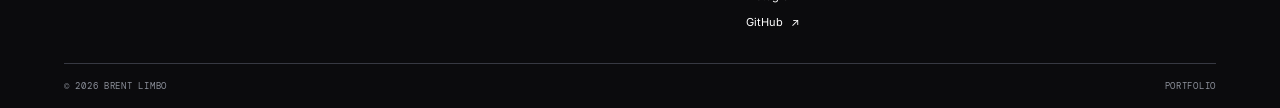
==== commit 292d1284: "Add Personal page showcasing Brents Closet resale brand" ====
--- a/index.html
+++ b/index.html
@@ -12,14 +12,14 @@
     <link href="https://fonts.googleapis.com/css2?family=DM+Mono:wght@400;500&family=Inter:wght@400;500;600;700;800&display=swap" rel="stylesheet" />
     <link rel="stylesheet" href="styles.css?v=featured-projects-1" />
     <link rel="stylesheet" href="projects.css?v=home-previews-2" />
-    <link rel="stylesheet" href="theme.css?v=header-4" />
+    <link rel="stylesheet" href="theme.css?v=personal-nav-1" />
   </head>
   <body>
     <!-- Shared navigation: update your name or links here and on the other pages. -->
     <header class="site-header">
       <a class="wordmark" href="index.html" aria-label="Brent Limbo home">brent<span>limbo</span>.</a>
       <nav aria-label="Main navigation">
-        <a class="active" href="index.html">Home</a><span class="nav-dot" aria-hidden="true"></span><a href="projects.html">Projects</a><span class="nav-dot" aria-hidden="true"></span><a href="ugc.html">UGC</a>
+        <a class="active" href="index.html">Home</a><span class="nav-dot" aria-hidden="true"></span><a href="projects.html">Projects</a><span class="nav-dot" aria-hidden="true"></span><a href="personal.html">Personal</a><span class="nav-dot" aria-hidden="true"></span><a href="ugc.html">UGC</a>
       </nav><span class="nav-dot theme-separator" aria-hidden="true"></span><button class="theme-toggle" type="button" aria-label="Switch to dark mode" title="Switch to dark mode"><svg class="theme-moon" viewBox="0 0 24 24" aria-hidden="true"><path d="M20 15.3A8.5 8.5 0 0 1 8.7 4a8.5 8.5 0 1 0 11.3 11.3Z"/></svg><svg class="theme-sun" viewBox="0 0 24 24" aria-hidden="true"><circle cx="12" cy="12" r="4"/><path d="M12 2v2m0 16v2M2 12h2m16 0h2M5 5l1.4 1.4m11.2 11.2L19 19M5 19l1.4-1.4M17.6 6.4 19 5"/></svg></button>
     </header>
 
--- a/projects.css
+++ b/projects.css
@@ -1,15 +1,32 @@
 /* Shared featured-project visuals for Home and Projects. */
-.featured-cases { display:grid; gap:72px; }
-.featured-case { display:grid; grid-template-columns:minmax(0,1.1fr) minmax(0,1fr); gap:clamp(32px,5vw,80px); align-items:center; scroll-margin-top:96px; }
-.featured-case + .featured-case { padding-top:64px; border-top:1px solid var(--line); }
-.case-visual { position:relative; display:flex; align-items:center; justify-content:center; background:var(--paper); padding:28px; min-height:340px; transition:box-shadow .25s; }
-.case-visual img { display:block; width:100%; max-height:510px; object-fit:contain; }
+.projects-intro { display:grid; grid-template-columns:minmax(0,1fr) minmax(0,1fr); align-items:center; gap:clamp(32px,6vw,96px); }
+.projects-intro h1 { color:var(--blue); margin:0; }
+.projects-intro>p:last-child { max-width:620px; margin:0; font-size:18px; line-height:1.65; }
+@media (max-width:720px) { .projects-intro { grid-template-columns:1fr; gap:28px; } .projects-intro>p:last-child { font-size:16px; } }
+.academic-list article { grid-template-columns:42px minmax(0,1fr) minmax(0,1fr) 100px; gap:24px; }
+.academic-list h2 { line-height:1.35; }
+.academic-list div p { line-height:1.6; }
+.academic-list article>p { color:var(--muted); line-height:1.6; }
+.academic-list article>a { font-size:12px; font-weight:600; color:var(--blue); padding:12px 0; text-align:right; }
+.academic-list article>a small { display:block; font-size:10px; color:var(--muted); margin-top:6px; font-weight:400; }
+.academic-list article>a:focus-visible { outline:2px solid var(--blue); outline-offset:4px; }
+@media (max-width:800px) {
+  .academic-list article { grid-template-columns:26px minmax(0,1fr); gap:12px 16px; }
+  .academic-list article>p { display:block; grid-column:2; }
+  .academic-list article>a { grid-column:2; text-align:left; justify-self:start; }
+  .academic-list article>a small { display:inline; margin-left:10px; }
+}
+.featured-cases { display:grid; grid-template-columns:repeat(3,minmax(0,1fr)); gap:28px; }
+.featured-case { display:grid; grid-template-rows:auto 1fr; gap:24px; min-width:0; align-content:start; scroll-margin-top:96px; }
+.case-visual { position:relative; display:flex; align-items:center; justify-content:center; background:var(--paper); padding:16px; height:clamp(180px,18vw,250px); transition:box-shadow .25s; }
+.case-visual img { display:block; width:100%; height:100%; object-fit:contain; }
 .case-visual:hover { box-shadow:0 14px 36px rgba(20,50,90,.16); }
 .document-label { position:absolute; bottom:12px; right:12px; padding:8px 12px; border-radius:20px; background:#101114; color:#fff; font:10px var(--mono); }
-.case-copy h2 { font-size:clamp(30px,3.4vw,48px); line-height:1.06; letter-spacing:-.055em; margin-bottom:18px; }
-.case-role { color:var(--blue); font-size:13px; line-height:1.5; margin-bottom:22px; }
-.case-description { color:var(--muted); font-size:16px; line-height:1.7; }
-.case-tags { display:flex; flex-wrap:wrap; gap:8px; list-style:none; padding:0; margin:24px 0 30px; }
+.case-copy { display:flex; flex-direction:column; align-items:flex-start; }
+.case-copy h2 { font-size:clamp(25px,2.2vw,32px); line-height:1.12; letter-spacing:-.045em; min-height:2.24em; margin-bottom:14px; }
+.case-role { color:var(--blue); font-size:12px; line-height:1.5; min-height:3em; margin-bottom:16px; }
+.case-description { color:var(--muted); font-size:14px; line-height:1.65; flex:1; }
+.case-tags { display:flex; flex-wrap:wrap; gap:8px; list-style:none; padding:0; margin:20px 0; }
 .case-tags li { font-size:11px; border:1px solid var(--line); border-radius:20px; padding:7px 11px; }
 .pdf-note { display:block; color:var(--muted); margin-top:12px; font-size:11px; }
 .home-document { display:flex; align-items:center; justify-content:center; aspect-ratio:4 / 3; padding:16px; background:var(--paper); transition:transform .25s,box-shadow .25s; }
@@ -25,5 +42,5 @@
 .work-preview h3 { margin-top:10px; }
 .work-preview:hover .home-document { transform:translateY(-4px); box-shadow:0 12px 30px rgba(20,50,90,.12); }
 .work-preview:focus-visible,.case-visual:focus-visible { outline:2px solid var(--blue); outline-offset:5px; }
-@media (max-width:850px) { .featured-case { grid-template-columns:1fr; gap:28px; } .case-visual { min-height:0; padding:20px; } .featured-cases { gap:48px; } .featured-case + .featured-case { padding-top:48px; } }
+@media (max-width:900px) { .featured-cases { grid-template-columns:1fr; gap:40px; } .featured-case { gap:20px; } .case-visual { height:260px; } .case-copy h2,.case-role { min-height:0; } .featured-case + .featured-case { padding-top:32px; border-top:1px solid var(--line); } }
 @media (prefers-reduced-motion:reduce) { .work-preview:hover .home-document { transform:none; } }
--- a/theme.css
+++ b/theme.css
@@ -27,6 +27,12 @@
 @media (max-width:720px) { .theme-toggle { margin-left:12px; width:32px; height:32px; font-size:20px; } }
 @media (max-width:360px) { .site-header { padding-inline:12px; } nav { gap:12px; } }
 /* Real decorative elements keep separators identical on every page. */
+/* Keep all four page links and the theme control available on narrow screens. */
+@media (max-width:480px) {
+  .site-header { height:auto; min-height:86px; flex-wrap:wrap; padding:12px 20px; gap:14px 0; }
+  .site-header .wordmark { flex-basis:100%; }
+  .site-header nav { margin-left:0; flex:1; justify-content:space-between; }
+}
 .site-header nav { align-items:center; gap:16px; }
 .nav-dot { display:block; flex:0 0 3px; width:3px; height:3px; border-radius:50%; background:var(--blue); }
 .theme-separator { margin-left:16px; }
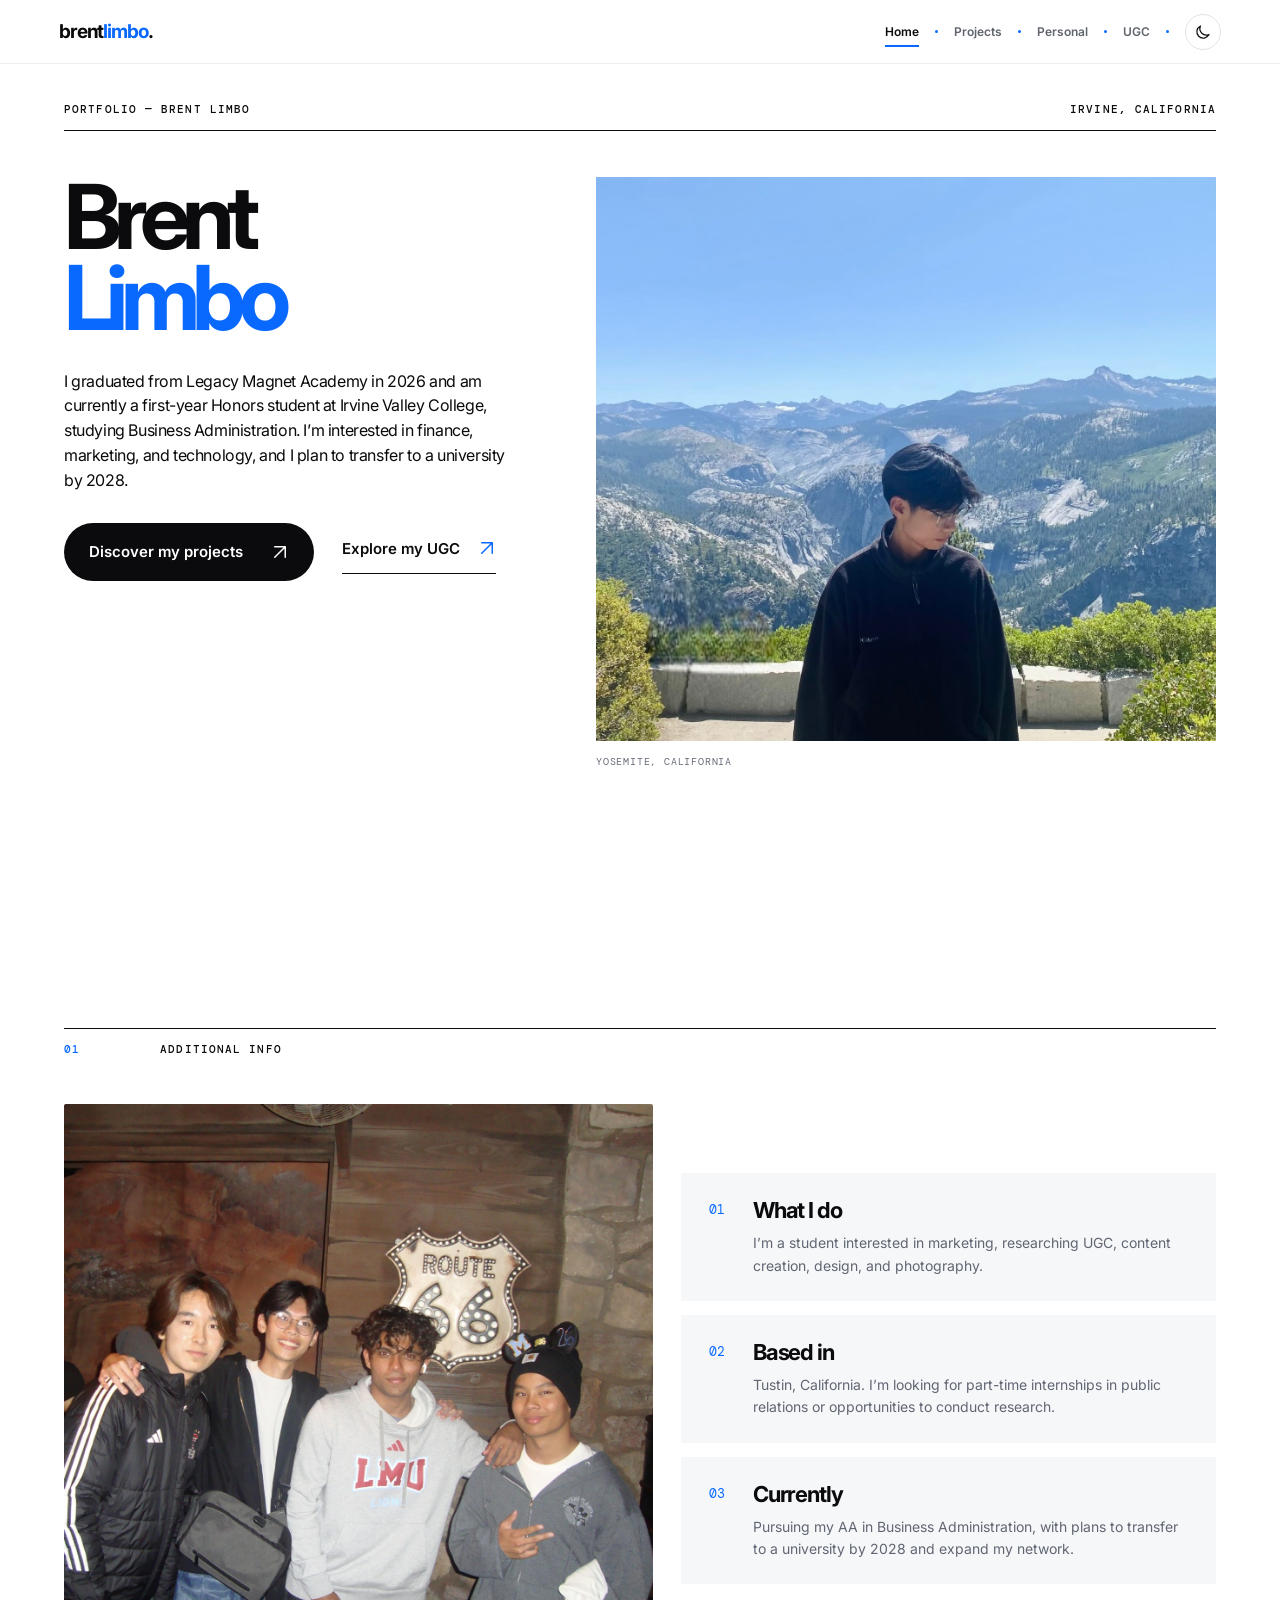
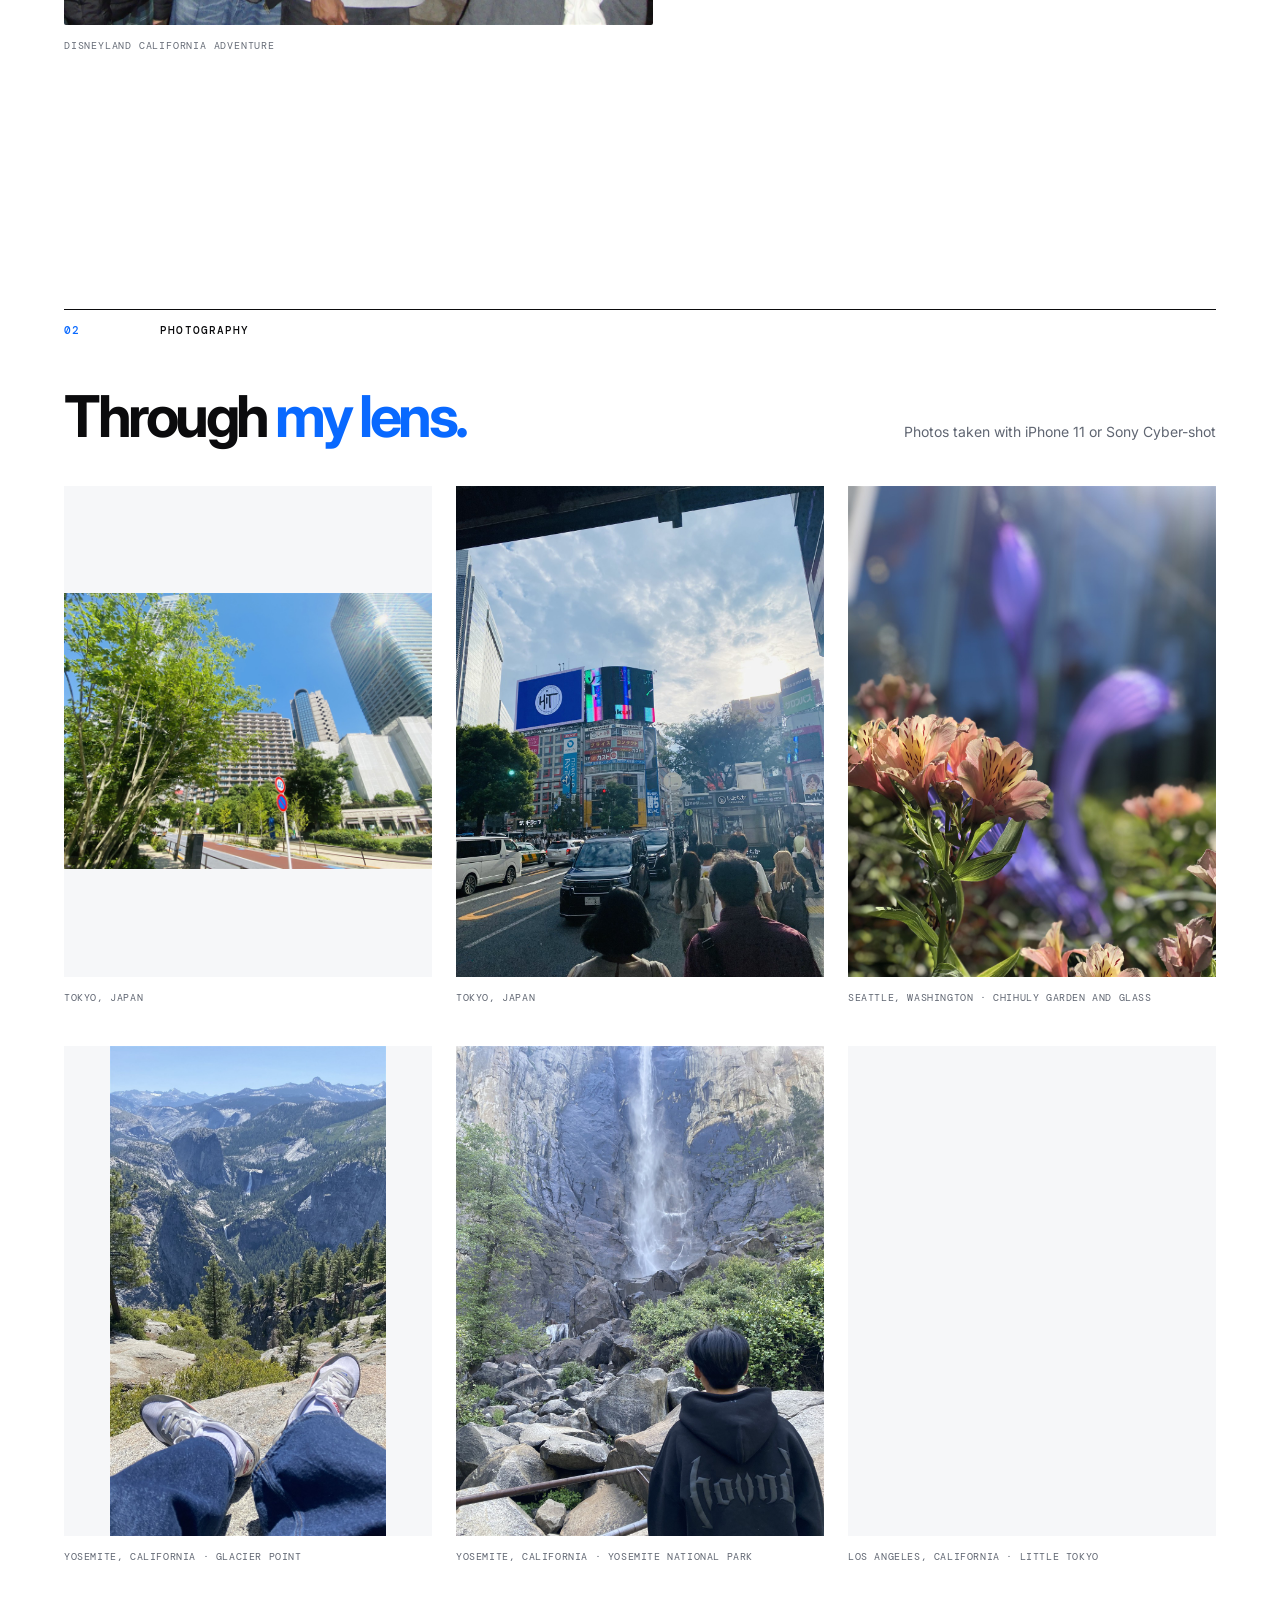
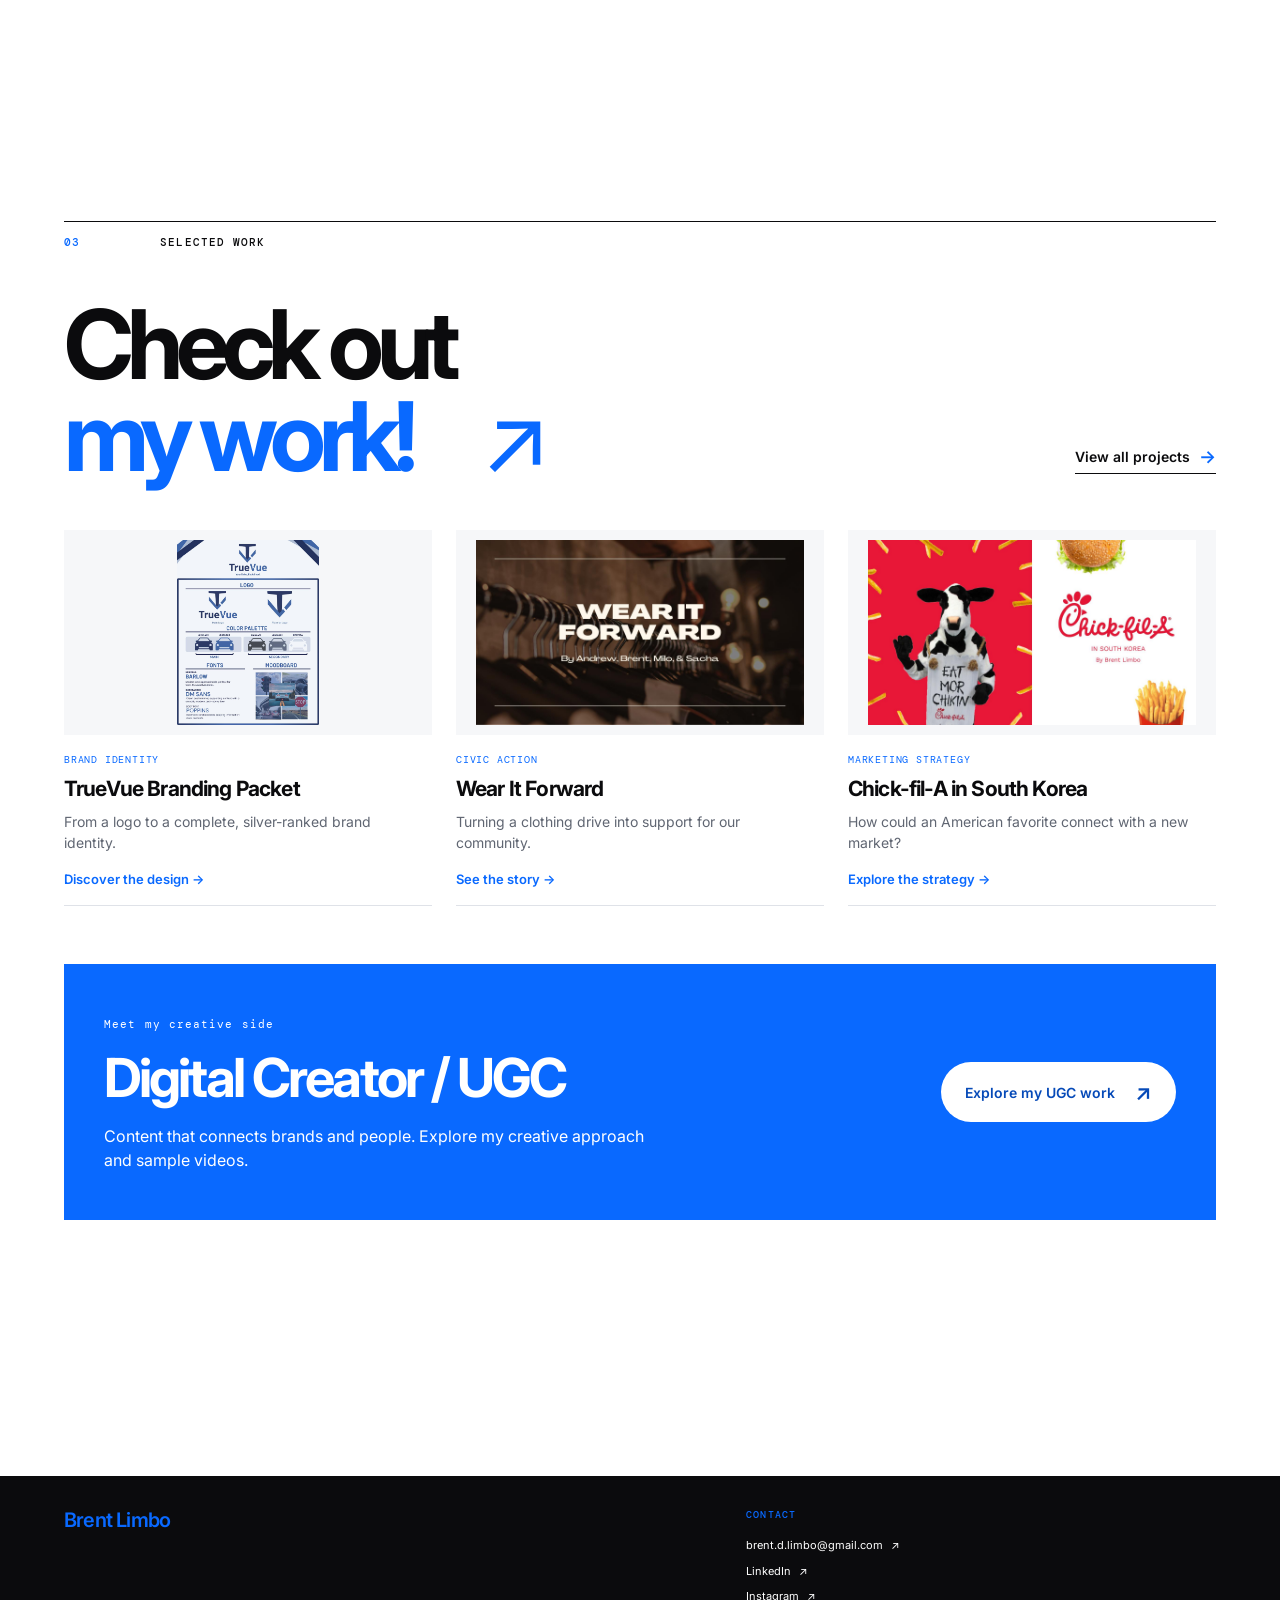
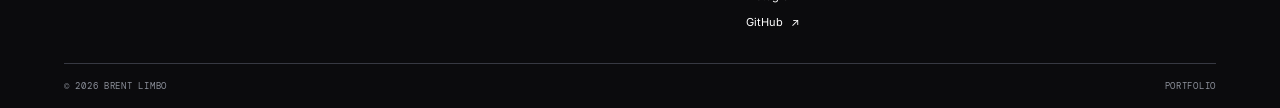
==== commit da6e71ee: "Polish home hero calls to action with pill and underline styles" ====
--- a/index.html
+++ b/index.html
@@ -10,7 +10,7 @@
     <link rel="preconnect" href="https://fonts.googleapis.com" />
     <link rel="preconnect" href="https://fonts.gstatic.com" crossorigin />
     <link href="https://fonts.googleapis.com/css2?family=DM+Mono:wght@400;500&family=Inter:wght@400;500;600;700;800&display=swap" rel="stylesheet" />
-    <link rel="stylesheet" href="styles.css?v=featured-projects-1" />
+    <link rel="stylesheet" href="styles.css?v=home-buttons-1" />
     <link rel="stylesheet" href="projects.css?v=home-previews-2" />
     <link rel="stylesheet" href="theme.css?v=personal-nav-1" />
   </head>
@@ -34,7 +34,7 @@
           <h1>Brent<br /><em>Limbo</em></h1>
           <p class="hero-intro">I graduated from Legacy Magnet Academy in 2026 and am currently a first-year Honors student at Irvine Valley College, studying Business Administration. I’m interested in finance, marketing, and technology, and I plan to transfer to a university by 2028.</p>
           <div class="hero-links">
-            <a class="text-link" href="projects.html">Explore projects <span>→︎</span></a><a class="quiet-link" href="ugc.html">Creator work <span>→︎</span></a>
+            <a class="button hero-primary" href="projects.html">Discover my projects <svg viewBox="0 0 24 24" aria-hidden="true"><path d="M5 19 19 5M5 5h14v14"/></svg></a><a class="text-link hero-secondary" href="ugc.html">Explore my UGC <svg viewBox="0 0 24 24" aria-hidden="true"><path d="M5 19 19 5M5 5h14v14"/></svg></a>
           </div>
         </div>
         <figure class="portrait-placeholder reveal">
--- a/styles.css
+++ b/styles.css
@@ -75,6 +75,14 @@
 @media (min-width:721px) and (max-width:1050px) { .creator-banner { flex-direction:column; align-items:flex-start; } }
 @media (min-width:721px) and (max-width:1050px) { :root { --content-width:min(100% - 80px, 900px); } }
 @media (max-width:720px) { :root { --content-width:calc(100% - 40px); } .work-heading { align-items:flex-start; flex-direction:column; gap:24px; margin-bottom:32px; } .work-heading h2 { padding-right:60px; } .work-previews { grid-template-columns:1fr; gap:38px; } .preview-art strong { font-size:120px; } .creator-banner { flex-direction:column; align-items:flex-start; padding:28px; } }
+/* Home calls to action: a clear primary destination and a quieter creator link. */
+.hero .hero-links { flex-wrap:wrap; gap:20px 28px; }
+.hero-links .hero-primary { margin:0; padding:19px 25px; min-height:58px; gap:28px; font-size:15px; }
+.hero-links .hero-secondary { min-height:44px; gap:18px; font-size:15px; }
+.hero-links svg { width:18px; height:18px; flex-shrink:0; fill:none; stroke:currentColor; stroke-width:2; stroke-linecap:round; stroke-linejoin:round; transition:transform .2s; }
+.hero-secondary svg { color:var(--blue); }
+.hero-links a:hover svg { transform:translate(2px,-2px); }
+.hero-links a:focus-visible { outline:3px solid var(--blue); outline-offset:5px; }
 .reveal { opacity:0; transform:translateY(22px); transition:opacity .7s ease,transform .7s ease; }.reveal.visible { opacity:1; transform:none; }
 @media (prefers-reduced-motion:reduce) { *,*:before,*:after { scroll-behavior:auto!important; transition:none!important; } .reveal { opacity:1; transform:none; } }
 @media (min-width:721px) and (max-width:1050px) { .hero { width:min(100% - 80px, 900px); grid-template-columns:minmax(0,1fr) minmax(360px,440px); column-gap:42px; } }
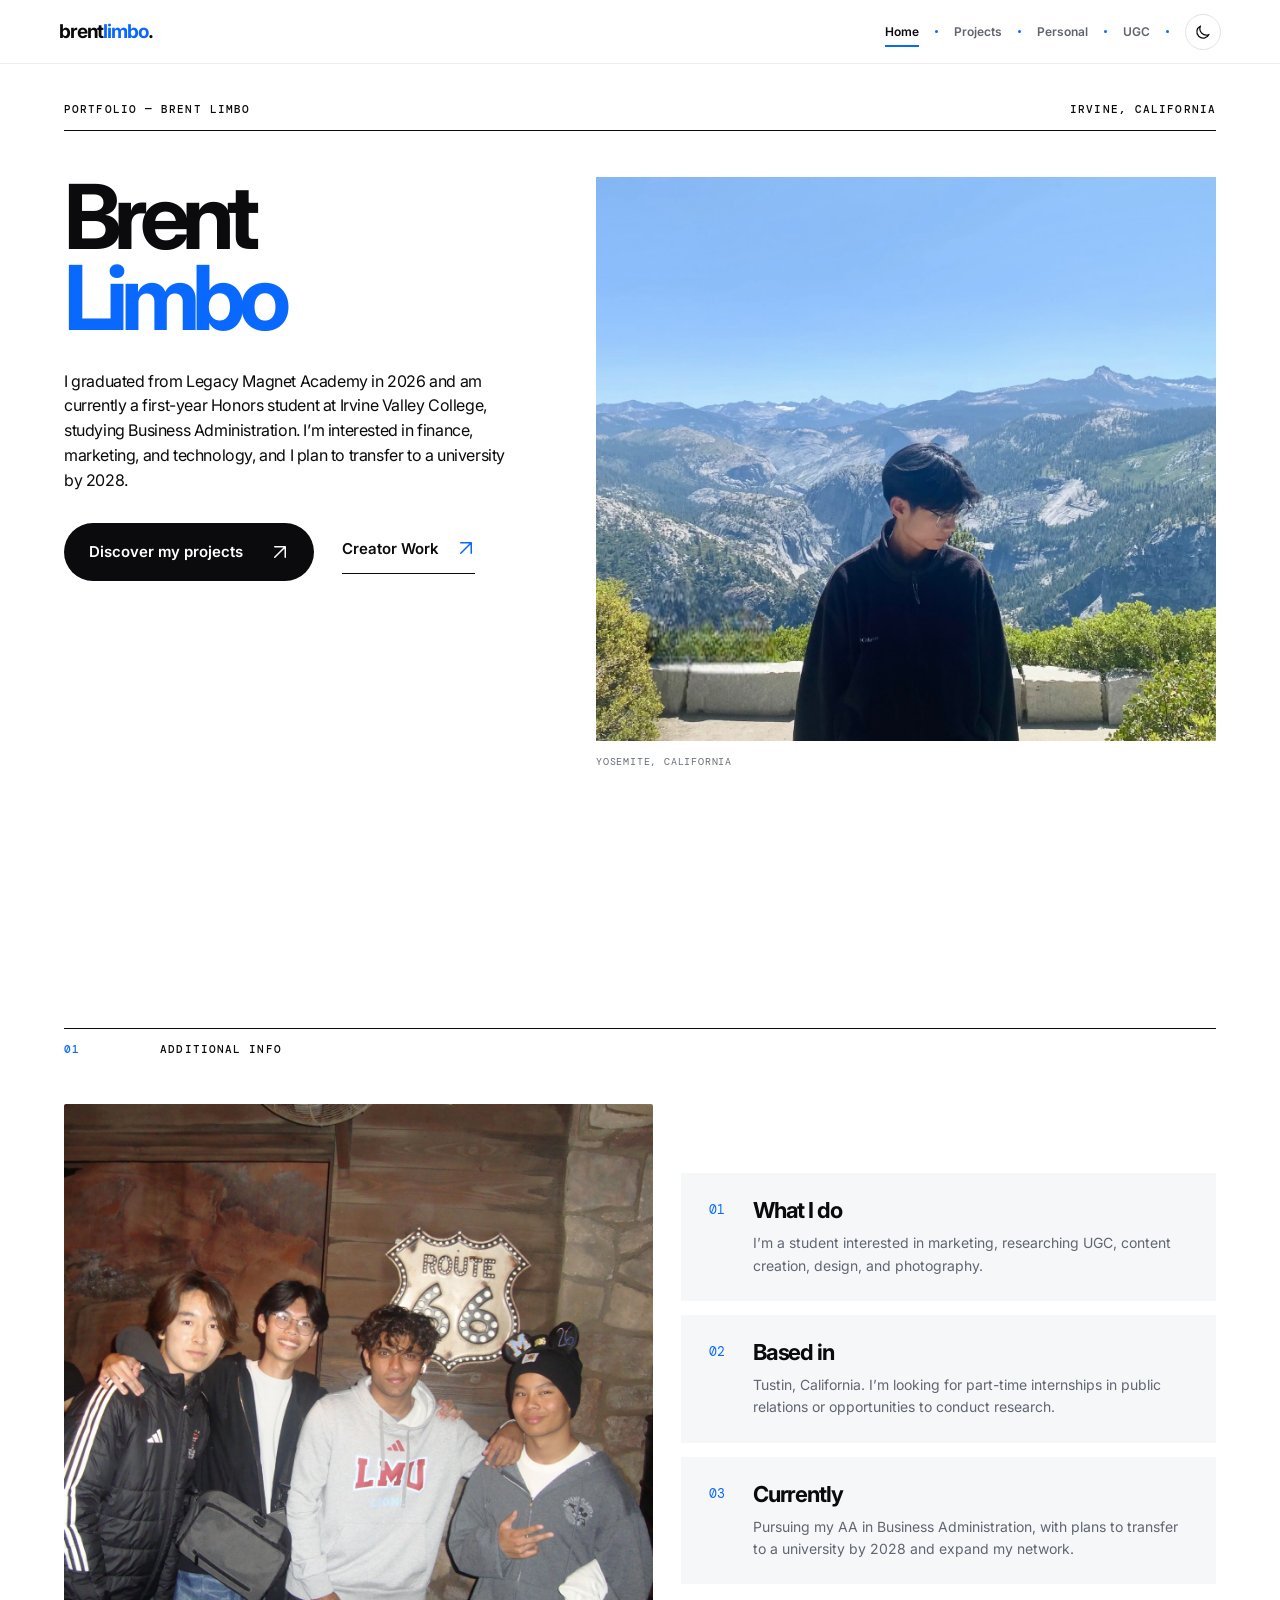
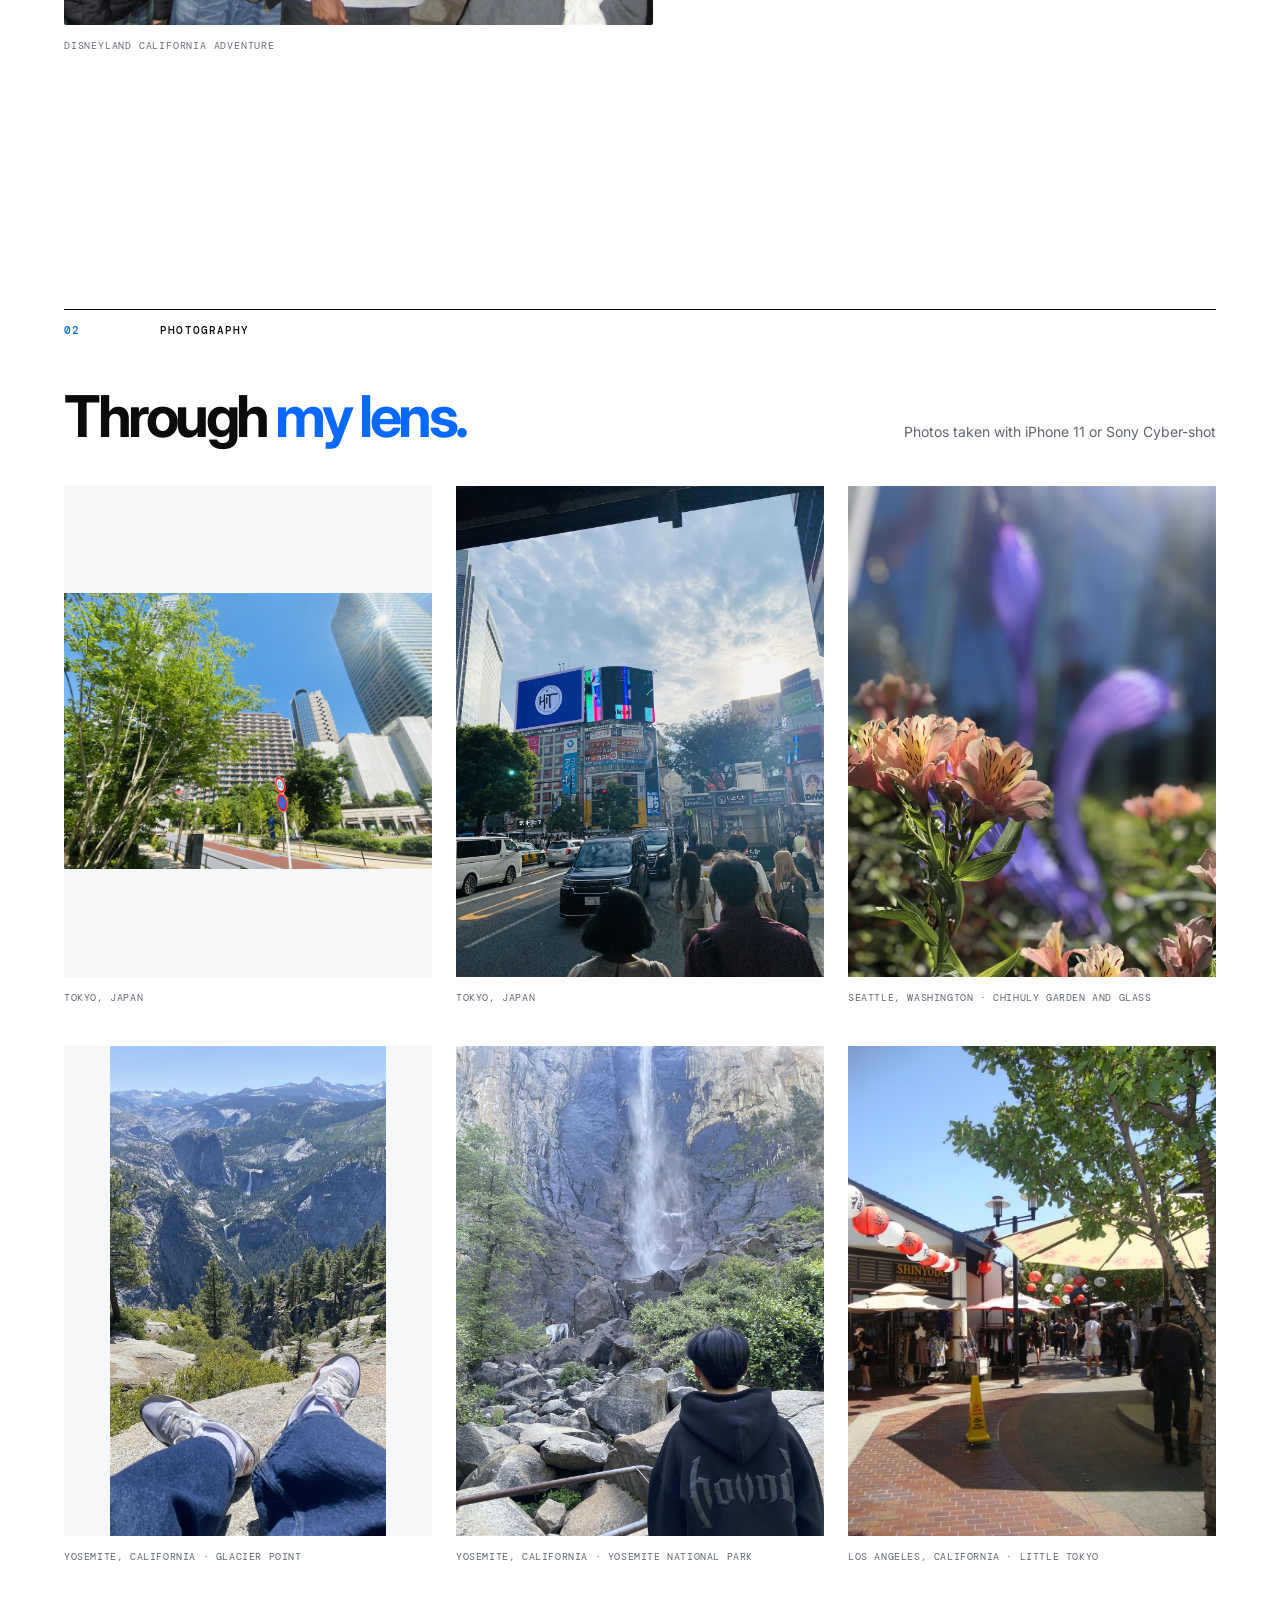
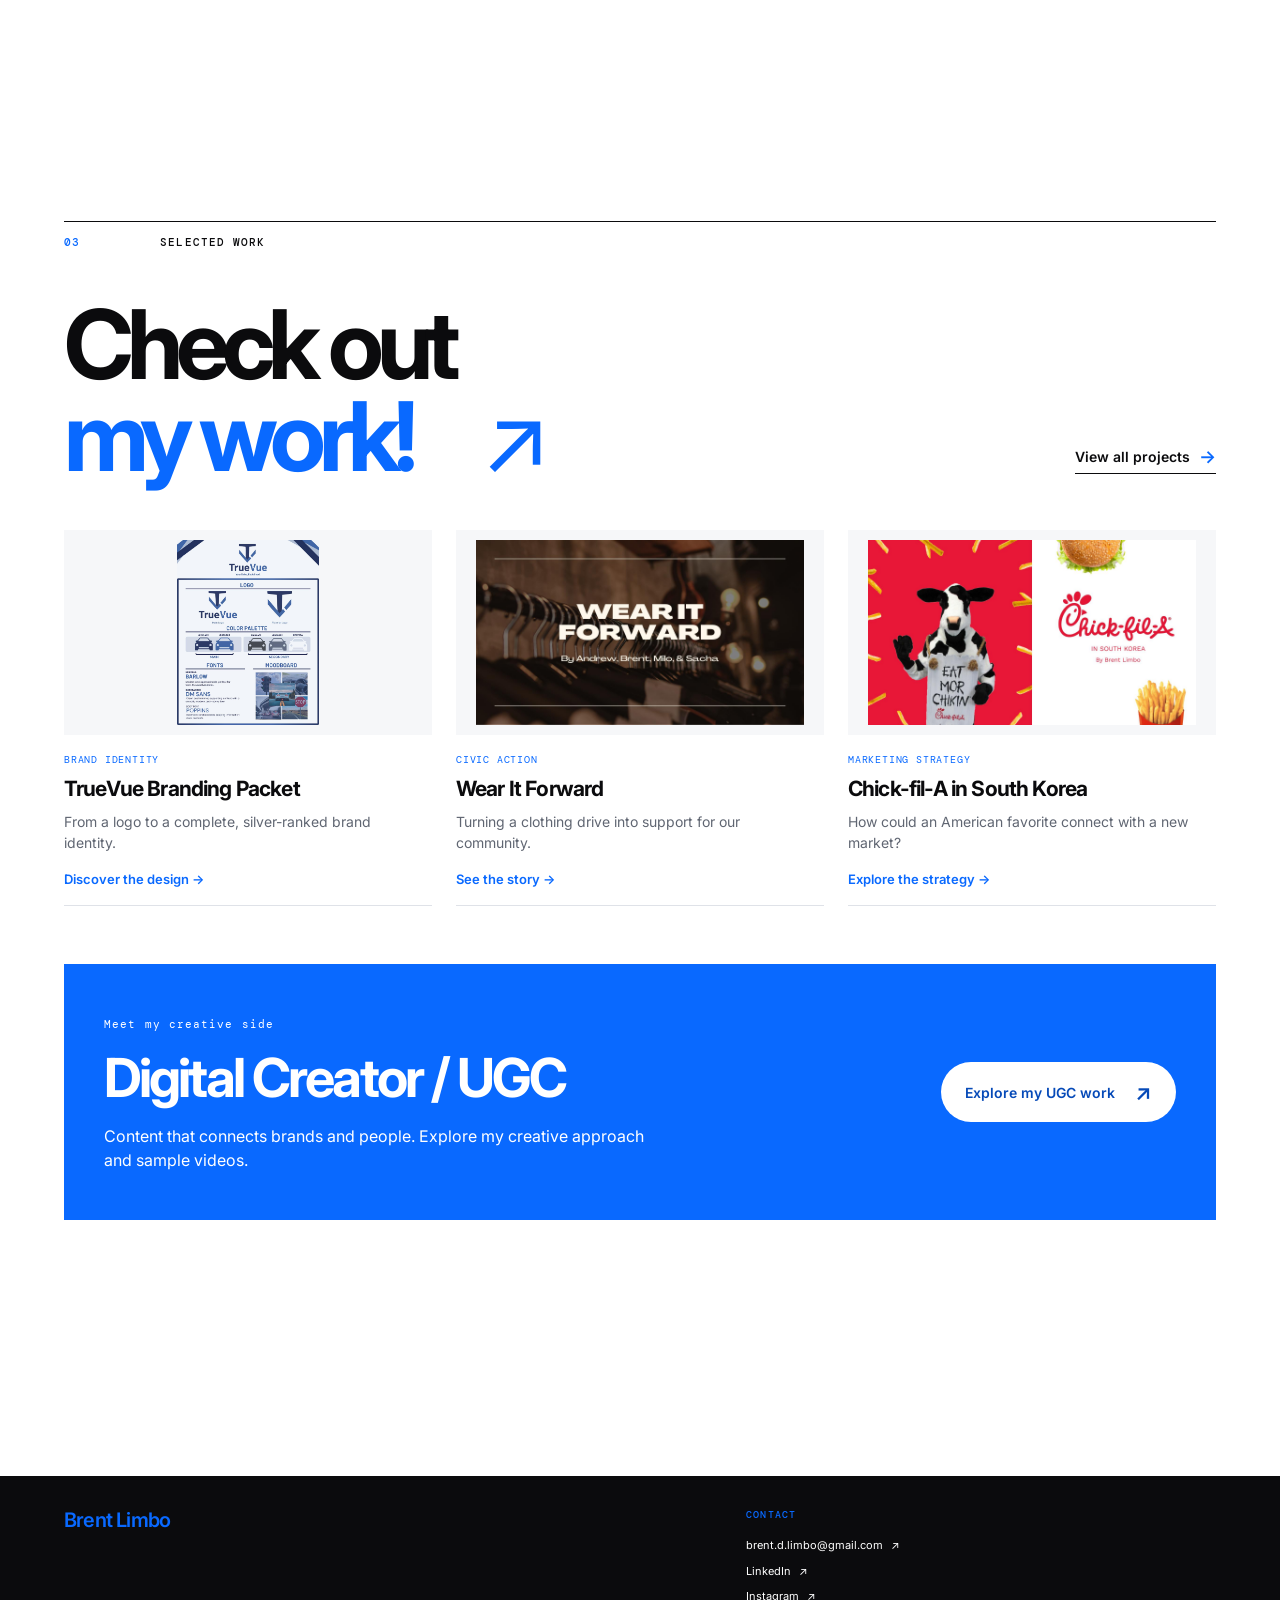
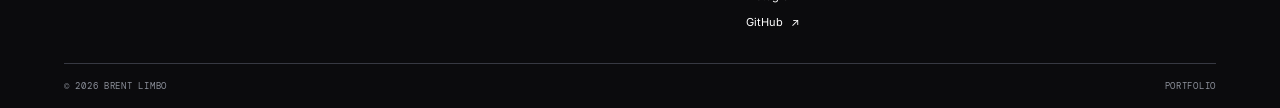
==== commit 66693768: "Restore Creator Work button label" ====
--- a/index.html
+++ b/index.html
@@ -34,7 +34,7 @@
           <h1>Brent<br /><em>Limbo</em></h1>
           <p class="hero-intro">I graduated from Legacy Magnet Academy in 2026 and am currently a first-year Honors student at Irvine Valley College, studying Business Administration. I’m interested in finance, marketing, and technology, and I plan to transfer to a university by 2028.</p>
           <div class="hero-links">
-            <a class="button hero-primary" href="projects.html">Discover my projects <svg viewBox="0 0 24 24" aria-hidden="true"><path d="M5 19 19 5M5 5h14v14"/></svg></a><a class="text-link hero-secondary" href="ugc.html">Explore my UGC <svg viewBox="0 0 24 24" aria-hidden="true"><path d="M5 19 19 5M5 5h14v14"/></svg></a>
+            <a class="button hero-primary" href="projects.html">Discover my projects <svg viewBox="0 0 24 24" aria-hidden="true"><path d="M5 19 19 5M5 5h14v14"/></svg></a><a class="text-link hero-secondary" href="ugc.html">Creator Work <svg viewBox="0 0 24 24" aria-hidden="true"><path d="M5 19 19 5M5 5h14v14"/></svg></a>
           </div>
         </div>
         <figure class="portrait-placeholder reveal">
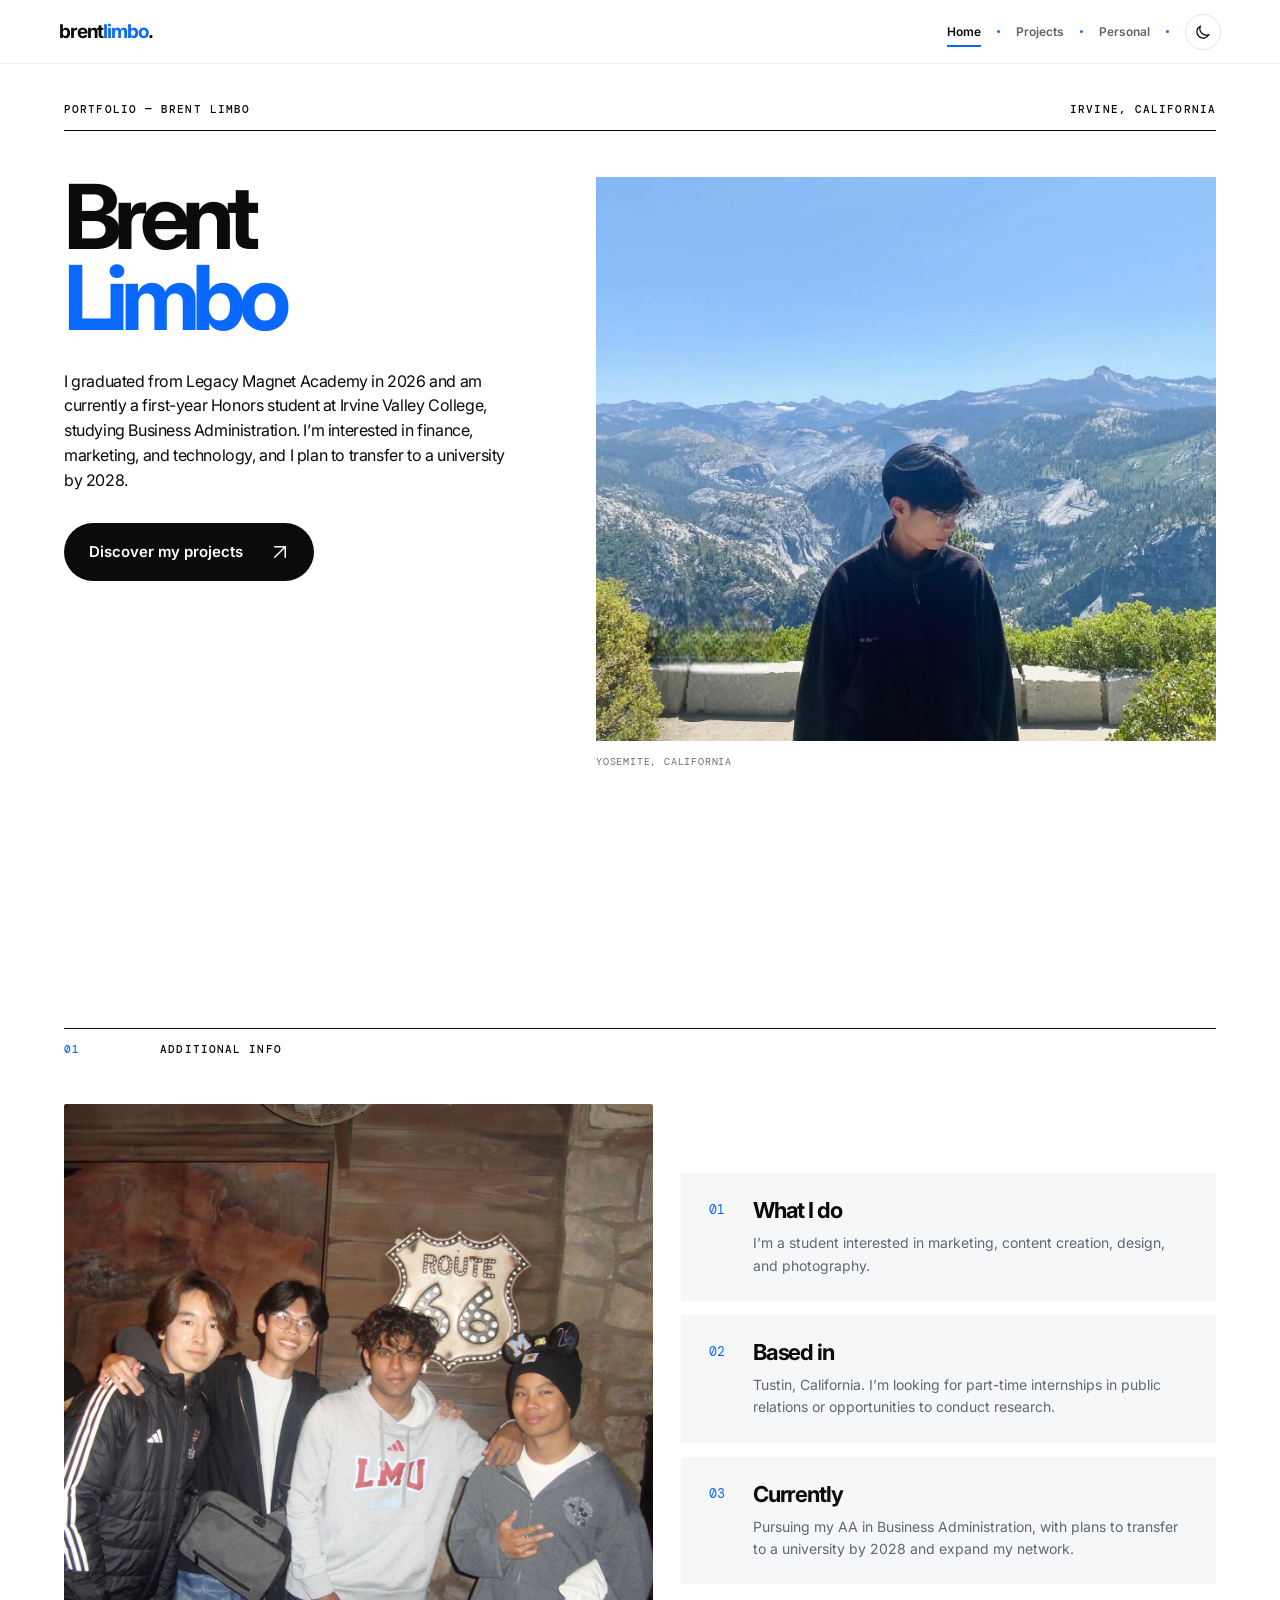
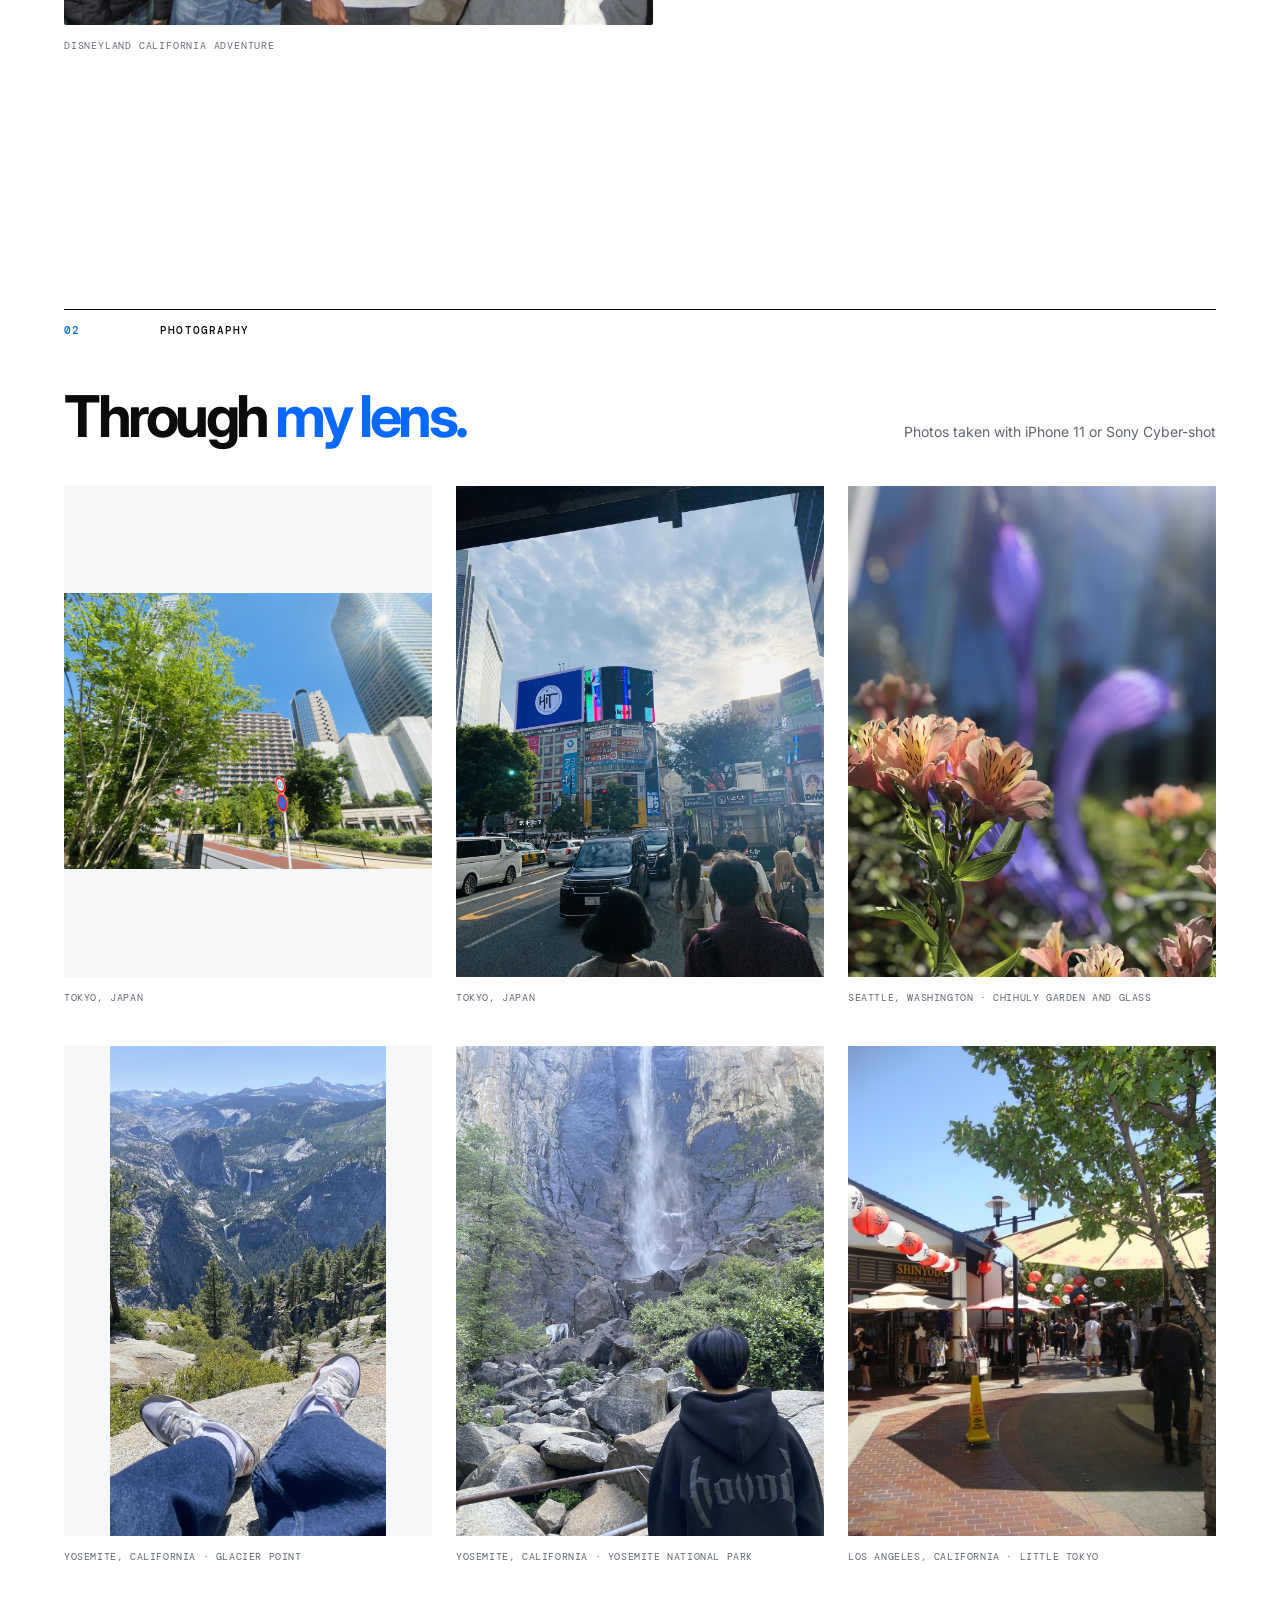
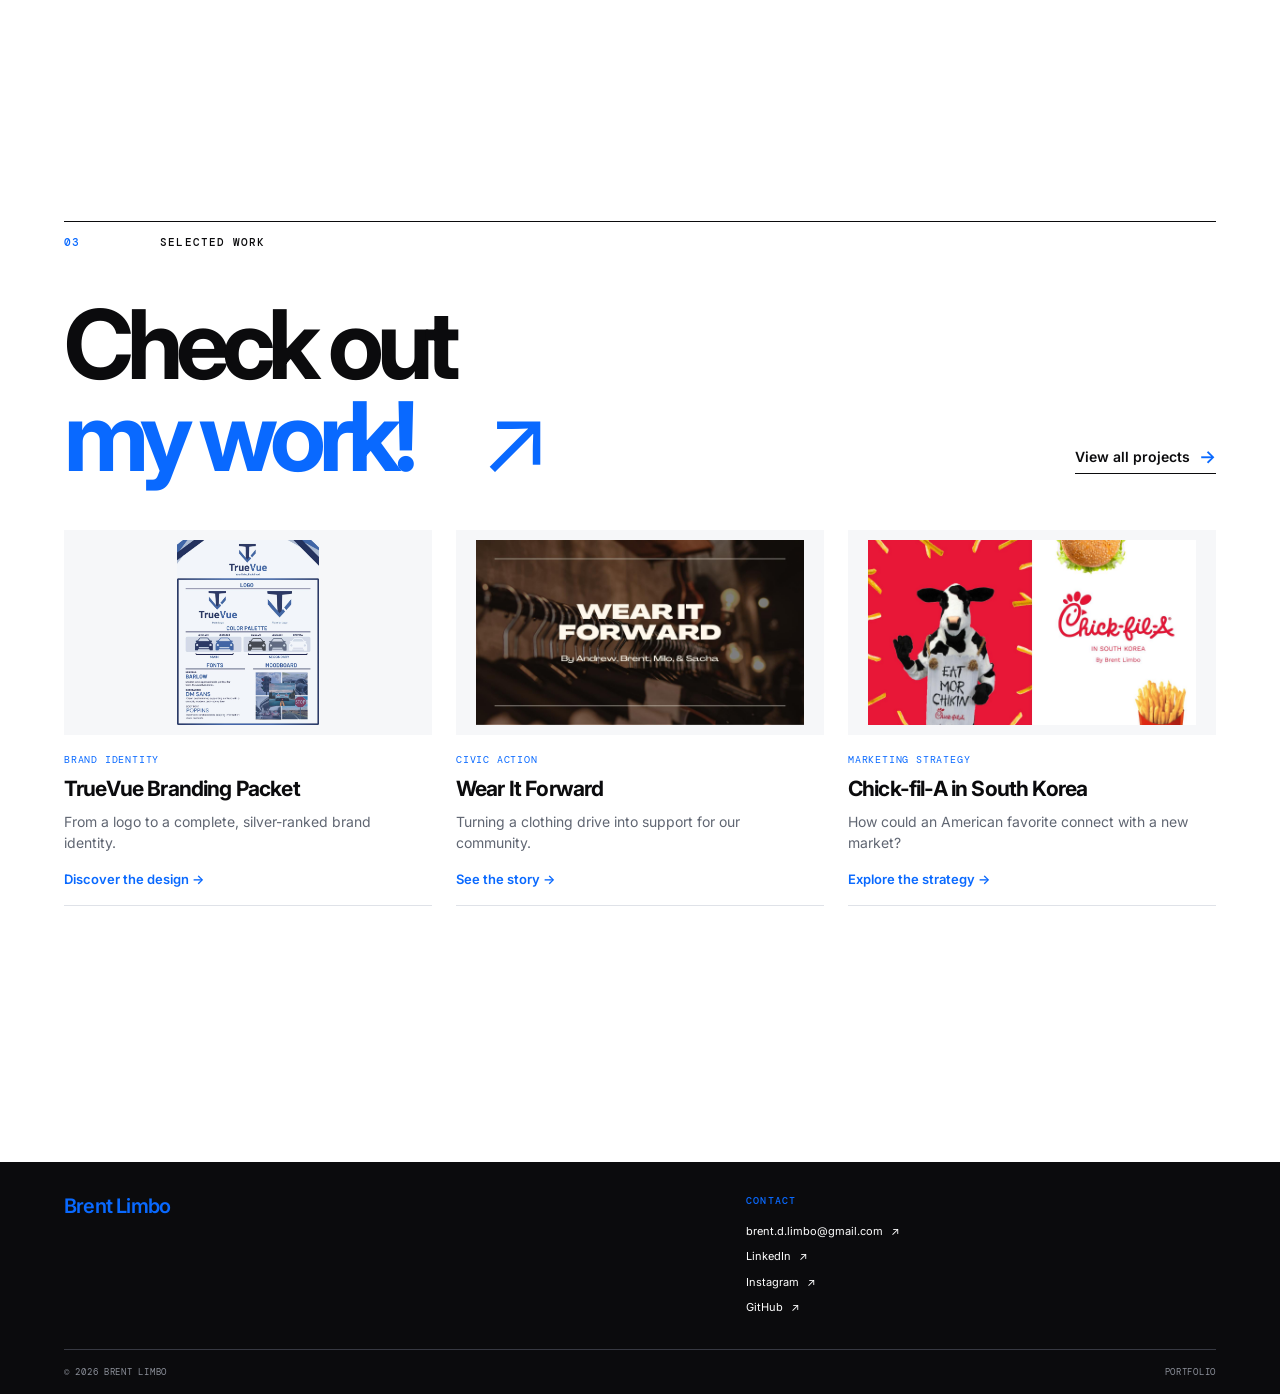
==== commit 5ed20018: "Remove UGC page and portfolio references sitewide" ====
--- a/index.html
+++ b/index.html
@@ -5,21 +5,21 @@
     <link rel="icon" type="image/png" href="assets/bl-icon-v2.png" />
     <meta charset="UTF-8" />
     <meta name="viewport" content="width=device-width, initial-scale=1.0" />
-    <meta name="description" content="Brent Limbo — portfolio and digital creator." />
+    <meta name="description" content="Brent Limbo — portfolio, projects, and personal work." />
     <title>Brent Limbo — Portfolio</title>
     <link rel="preconnect" href="https://fonts.googleapis.com" />
     <link rel="preconnect" href="https://fonts.gstatic.com" crossorigin />
     <link href="https://fonts.googleapis.com/css2?family=DM+Mono:wght@400;500&family=Inter:wght@400;500;600;700;800&display=swap" rel="stylesheet" />
-    <link rel="stylesheet" href="styles.css?v=home-buttons-1" />
+    <link rel="stylesheet" href="styles.css?v=portfolio-only-1" />
     <link rel="stylesheet" href="projects.css?v=home-previews-2" />
-    <link rel="stylesheet" href="theme.css?v=personal-nav-1" />
+    <link rel="stylesheet" href="theme.css?v=portfolio-only-1" />
   </head>
   <body>
     <!-- Shared navigation: update your name or links here and on the other pages. -->
     <header class="site-header">
       <a class="wordmark" href="index.html" aria-label="Brent Limbo home">brent<span>limbo</span>.</a>
       <nav aria-label="Main navigation">
-        <a class="active" href="index.html">Home</a><span class="nav-dot" aria-hidden="true"></span><a href="projects.html">Projects</a><span class="nav-dot" aria-hidden="true"></span><a href="personal.html">Personal</a><span class="nav-dot" aria-hidden="true"></span><a href="ugc.html">UGC</a>
+        <a class="active" href="index.html">Home</a><span class="nav-dot" aria-hidden="true"></span><a href="projects.html">Projects</a><span class="nav-dot" aria-hidden="true"></span><a href="personal.html">Personal</a>
       </nav><span class="nav-dot theme-separator" aria-hidden="true"></span><button class="theme-toggle" type="button" aria-label="Switch to dark mode" title="Switch to dark mode"><svg class="theme-moon" viewBox="0 0 24 24" aria-hidden="true"><path d="M20 15.3A8.5 8.5 0 0 1 8.7 4a8.5 8.5 0 1 0 11.3 11.3Z"/></svg><svg class="theme-sun" viewBox="0 0 24 24" aria-hidden="true"><circle cx="12" cy="12" r="4"/><path d="M12 2v2m0 16v2M2 12h2m16 0h2M5 5l1.4 1.4m11.2 11.2L19 19M5 19l1.4-1.4M17.6 6.4 19 5"/></svg></button>
     </header>
 
@@ -34,7 +34,7 @@
           <h1>Brent<br /><em>Limbo</em></h1>
           <p class="hero-intro">I graduated from Legacy Magnet Academy in 2026 and am currently a first-year Honors student at Irvine Valley College, studying Business Administration. I’m interested in finance, marketing, and technology, and I plan to transfer to a university by 2028.</p>
           <div class="hero-links">
-            <a class="button hero-primary" href="projects.html">Discover my projects <svg viewBox="0 0 24 24" aria-hidden="true"><path d="M5 19 19 5M5 5h14v14"/></svg></a><a class="text-link hero-secondary" href="ugc.html">Creator Work <svg viewBox="0 0 24 24" aria-hidden="true"><path d="M5 19 19 5M5 5h14v14"/></svg></a>
+            <a class="button hero-primary" href="projects.html">Discover my projects <svg viewBox="0 0 24 24" aria-hidden="true"><path d="M5 19 19 5M5 5h14v14"/></svg></a>
           </div>
         </div>
         <figure class="portrait-placeholder reveal">
@@ -52,7 +52,7 @@
             <figcaption>Disneyland California Adventure</figcaption>
           </figure>
           <div class="info-grid">
-            <article><p class="metric">01</p><h2>What I do</h2><p>I’m a student interested in marketing, researching UGC, content creation, design, and photography.</p></article>
+            <article><p class="metric">01</p><h2>What I do</h2><p>I’m a student interested in marketing, content creation, design, and photography.</p></article>
             <article><p class="metric">02</p><h2>Based in</h2><p>Tustin, California. I’m looking for part-time internships in public relations or opportunities to conduct research.</p></article>
             <article><p class="metric">03</p><h2>Currently</h2><p>Pursuing my AA in Business Administration, with plans to transfer to a university by 2028 and expand my network.</p></article>
           </div>
@@ -98,7 +98,6 @@
             <span class="home-category">Marketing strategy</span><h3>Chick-fil-A in South Korea</h3><p>How could an American favorite connect with a new market?</p><span class="preview-link">Explore the strategy →︎</span>
           </a>
         </div>
-        <a class="creator-banner" href="ugc.html"><div><span class="tile-kicker">Meet my creative side</span><h3>Digital Creator <span>/ UGC</span></h3><p>Content that connects brands and people. Explore my creative approach and sample videos.</p></div><span class="creator-banner-link">Explore my UGC work <span aria-hidden="true">↗︎</span></span></a>
       </section>
     </main>
 
--- a/styles.css
+++ b/styles.css
@@ -4,11 +4,11 @@
 .hero { width:min(1440px, calc(100% - 128px)); display:grid; grid-template-columns:minmax(0,1fr) minmax(520px,620px); grid-template-rows:auto 1fr; column-gap:clamp(60px,7vw,120px); align-items:start; min-height:calc(100vh - 64px); padding-block:38px 54px; } .hero-topline { grid-column:1 / -1; display:flex; justify-content:space-between; padding-bottom:14px; border-bottom:1px solid var(--ink); color:var(--ink); font:500 11px/1.3 var(--mono); letter-spacing:.1em; text-transform:uppercase; } .hero-copy { padding-top:46px; } .eyebrow,.section-label { font:500 11px/1.3 var(--mono); letter-spacing:.1em; text-transform:uppercase; } .eyebrow { color:var(--blue); margin:0 0 18px; } h1,h2,h3,p { margin-top:0; } h1 { font-size:clamp(58px,8.1vw,116px); letter-spacing:-.085em; line-height:.9; margin-bottom:28px; } .hero h1 { font-size:clamp(66px,7vw,102px); margin-bottom:30px; } em { font-style:normal; color:var(--blue); } .hero-intro { max-width:510px; font-size:clamp(16px,1.25vw,18px); line-height:1.55; letter-spacing:-.025em; margin-bottom:30px; } .hero-links { display:flex; align-items:center; gap:30px; } .text-link { display:inline-flex; gap:9px; align-items:center; font-size:14px; font-weight:600; border-bottom:1px solid var(--ink); padding-bottom:6px; transition:color .2s,border .2s; } .text-link:hover { color:var(--blue); border-color:var(--blue); } .quiet-link { color:#666c77; font:500 10px var(--mono); text-transform:uppercase; letter-spacing:.09em; } .quiet-link span { font-size:15px; color:var(--blue); margin-left:4px; }
 .portrait-placeholder { grid-column:2; grid-row:2; position:relative; width:100%; aspect-ratio:11 / 10; margin:46px 0 0; overflow:visible; background:#fff; box-shadow:none; } .portrait-placeholder img { width:100%; height:100%; object-fit:cover; object-position:center 44%; display:block; } .portrait-placeholder figcaption { display:block; margin-top:13px; padding:0; background:#fff; color:#666c77; font:10px/1.5 var(--mono); letter-spacing:.08em; text-transform:uppercase; }
 .section { padding-block:128px; } .section-label { border-top:1px solid var(--ink); padding-top:13px; display:flex; gap:80px; margin-bottom:48px; } .section-label span { color:var(--blue); } .info-grid { display:grid; grid-template-columns:repeat(3,1fr); gap:24px; } .info-grid article { background:var(--paper); padding:32px; min-height:250px; transition:transform .3s,box-shadow .3s; } .info-grid article:hover { transform:translateY(-5px); box-shadow:0 16px 30px rgba(2,24,68,.08); } .metric { color:var(--blue); font:13px var(--mono); } .info-grid h2 { font-size:24px; letter-spacing:-.05em; margin:66px 0 10px; } .info-grid article>p:last-child { color:var(--muted); line-height:1.5; font-size:14px; }
-.feature-tiles { display:grid; grid-template-columns:1fr 1fr; gap:16px; } .feature-tile { min-height:440px; padding:34px; position:relative; overflow:hidden; display:flex; flex-direction:column; color:#fff; transition:transform .35s,box-shadow .35s; } .feature-tile:hover { transform:scale(1.012); box-shadow:0 22px 40px rgba(2,24,68,.17); } .tile-projects { background:var(--ink); } .tile-projects:after { content:""; position:absolute; width:75%; aspect-ratio:1; background:var(--blue); border-radius:50%; filter:blur(4px); right:-20%; bottom:-45%; } .tile-ugc { background:var(--blue); } .tile-ugc:after { content:""; position:absolute; border:1px solid rgba(255,255,255,.4); width:67%; aspect-ratio:1; border-radius:50%; right:-8%; bottom:-18%; } .tile-kicker { font:11px var(--mono); letter-spacing:.1em; } .feature-tile h2 { font-size:clamp(48px,5vw,70px); letter-spacing:-.08em; margin:auto 0 14px; z-index:1; } .feature-tile p { max-width:230px; font-size:14px; line-height:1.45; z-index:1; } .circle-arrow { position:absolute; top:30px; right:30px; border:1px solid rgba(255,255,255,.6); height:42px; width:42px; display:grid; place-items:center; border-radius:50%; font-size:20px; }
+.feature-tiles { display:grid; grid-template-columns:1fr 1fr; gap:16px; } .feature-tile { min-height:440px; padding:34px; position:relative; overflow:hidden; display:flex; flex-direction:column; color:#fff; transition:transform .35s,box-shadow .35s; } .feature-tile:hover { transform:scale(1.012); box-shadow:0 22px 40px rgba(2,24,68,.17); } .tile-projects { background:var(--ink); } .tile-projects:after { content:""; position:absolute; width:75%; aspect-ratio:1; background:var(--blue); border-radius:50%; filter:blur(4px); right:-20%; bottom:-45%; }   .tile-kicker { font:11px var(--mono); letter-spacing:.1em; } .feature-tile h2 { font-size:clamp(48px,5vw,70px); letter-spacing:-.08em; margin:auto 0 14px; z-index:1; } .feature-tile p { max-width:230px; font-size:14px; line-height:1.45; z-index:1; } .circle-arrow { position:absolute; top:30px; right:30px; border:1px solid rgba(255,255,255,.6); height:42px; width:42px; display:grid; place-items:center; border-radius:50%; font-size:20px; }
 .site-footer { margin-top:128px; background:var(--ink); color:#fff; padding:88px 0 24px; } .footer-grid { display:grid; grid-template-columns:1.4fr 1fr; gap:40px; } .site-footer .eyebrow { color:#80acff; } .site-footer h2 { font-size:clamp(40px,5vw,72px); line-height:.94; letter-spacing:-.07em; margin:0; } .footer-links { border-top:1px solid #373942; } .footer-links a { display:flex; justify-content:space-between; align-items:center; padding:17px 0; border-bottom:1px solid #373942; font-size:14px; transition:color .2s; } .footer-links a:hover { color:#80acff; } .footer-bottom { margin-top:72px; padding-top:18px; border-top:1px solid #373942; color:#8c909a; display:flex; justify-content:space-between; font:10px var(--mono); text-transform:uppercase; letter-spacing:.08em; }
 /* Projects page */ .page-intro { padding:120px 0 90px; max-width:1216px; } .page-intro h1 { margin-bottom:30px; } .page-intro>p:last-child { max-width:510px; font-size:19px; line-height:1.5; color:var(--muted); letter-spacing:-.025em; } .projects-section { padding-bottom:120px; } .project-grid { display:grid; grid-template-columns:1fr 1fr; gap:54px 22px; } .project-card.wide-card { grid-column:1/-1; } .project-image { min-height:390px; display:flex; flex-direction:column; position:relative; overflow:hidden; padding:26px; color:#fff; transition:transform .4s; } .project-card:hover .project-image { transform:scale(1.015); } .project-image span { font:11px var(--mono); letter-spacing:.1em; } .project-image strong { font-size:clamp(38px,4vw,67px); letter-spacing:-.08em; line-height:.85; margin:auto 0 0; } .project-image i { position:absolute; top:26px; right:26px; font-style:normal; font-size:30px; } .image-blue { background:linear-gradient(135deg,#0455e5,#00a1fc); } .image-blue:after { content:""; position:absolute; width:58%; aspect-ratio:1; border-radius:50%; border:1px solid rgba(255,255,255,.4); right:7%; top:15%; } .image-dark { background:#111217; } .image-dark:after { content:""; position:absolute; height:260px; width:50%; background:var(--blue); transform:rotate(28deg); right:15%; top:14%; } .image-paper { background:#e9e4dc; color:var(--ink); } .image-paper:after { content:""; position:absolute; width:130%; height:40%; background:var(--blue); bottom:18%; left:-12%; transform:rotate(-11deg); } .project-image>* { z-index:1; } .project-meta { display:flex; justify-content:space-between; gap:25px; padding-top:18px; } .project-meta h2 { margin-bottom:8px; font-size:21px; letter-spacing:-.045em; } .project-meta p { color:var(--muted); font-size:14px; line-height:1.5; max-width:510px; margin-bottom:0; } .project-meta .text-link { white-space:nowrap; align-self:start; }
 .academic-section { background:var(--paper); padding:110px 0; } .academic-list { border-top:1px solid var(--ink); } .academic-list article { display:grid; grid-template-columns:60px 1.1fr 1fr 30px; gap:20px; align-items:center; padding:28px 0; border-bottom:1px solid #c8ccd5; transition:padding .25s,color .25s; } .academic-list article:hover { padding-inline:12px; color:var(--blue); } .academic-list span,.academic-list p { font:11px var(--mono); letter-spacing:.03em; } .academic-list h2 { font-size:18px; letter-spacing:-.04em; margin:0 0 6px; } .academic-list div p { color:var(--muted); margin:0; } .academic-list>article>p { font-family:var(--sans); font-size:13px; line-height:1.4; margin:0; } .academic-list a { font-size:24px; text-align:right; }
-/* UGC page */ .ugc-hero { display:grid; grid-template-columns:1fr 1fr; gap:50px; padding:125px 0 120px; background:radial-gradient(circle at 78% 45%,#dceaff 0,transparent 28%); } .ugc-intro { align-self:end; padding-bottom:18px; } .ugc-intro p { font-size:clamp(20px,2vw,29px); letter-spacing:-.045em; line-height:1.3; max-width:505px; } .button { display:inline-flex; align-items:center; gap:28px; background:var(--ink); color:#fff; border-radius:999px; padding:14px 20px; font-size:13px; font-weight:600; margin-top:20px; transition:background .2s,transform .2s; } .button:hover { background:var(--blue); transform:translateY(-2px); } .button span { font-size:18px; } .creator-about { display:grid; grid-template-columns:1.1fr 1fr; gap:10%; padding:105px 0; } .creator-copy h2 { font-size:clamp(39px,4.4vw,65px); line-height:.97; letter-spacing:-.07em; margin:22px 0 28px; } .creator-copy>p:last-child { font-size:16px; color:var(--muted); max-width:500px; line-height:1.6; } .creator-values { border-top:1px solid var(--ink); } .creator-values div { display:grid; grid-template-columns:45px 1fr 1.3fr; gap:15px; align-items:baseline; padding:22px 0; border-bottom:1px solid var(--line); } .creator-values span { color:var(--blue); font:11px var(--mono); } .creator-values h3 { font-size:18px; letter-spacing:-.04em; margin:0; } .creator-values p { font-size:13px; line-height:1.4; color:var(--muted); margin:0; }.social-band { background:var(--blue); color:#fff; padding:78px 0; } .social-band .eyebrow { color:#cfe0ff; } .social-inner { display:flex; justify-content:space-between; align-items:center; gap:40px; } .social-band h2 { font-size:clamp(39px,5vw,70px); line-height:.9; letter-spacing:-.08em; margin:0; } .social-band em { color:#fff; } .instagram-link { min-width:min(100%,405px); background:#fff; color:var(--ink); display:flex; align-items:center; gap:17px; padding:16px; transition:transform .25s; } .instagram-link:hover { transform:translateY(-4px); } .instagram-link small { display:block; color:var(--muted); font:10px var(--mono); text-transform:uppercase; margin-bottom:5px; } .instagram-link b { margin-left:auto; color:var(--blue); font-size:22px; }.instagram-icon { height:39px;width:39px;border:2px solid var(--ink);border-radius:11px;position:relative; }.instagram-icon:before { content:""; position:absolute; width:12px;height:12px; border:2px solid var(--ink);border-radius:50%;left:11px;top:11px; }.instagram-icon:after { content:""; position:absolute; width:4px;height:4px;background:var(--ink);border-radius:50%;right:6px;top:6px; }.video-section { padding-top:122px; }.video-note { color:var(--muted); font-size:14px; margin:-25px 0 36px 140px; }.video-grid { display:grid; grid-template-columns:repeat(3,1fr); gap:17px; }.video-card { min-height:370px; position:relative; color:#fff; padding:20px; display:flex; flex-direction:column; overflow:hidden; transition:transform .3s, box-shadow .3s; }.video-card:hover { transform:translateY(-7px); box-shadow:0 17px 27px rgba(1,28,84,.2); }.video-card>span { font:11px var(--mono); }.video-card p { margin-top:auto; font-size:14px; }.video-one { background:linear-gradient(145deg,#033dbe,#00a3ed); }.video-two { background:linear-gradient(145deg,#0b0c10 15%,#535862); }.video-three { background:linear-gradient(145deg,#2463e8,#92bbff); }.video-card:after { content:""; position:absolute; width:150%;height:43%; background:rgba(255,255,255,.2); transform:rotate(-42deg); left:-36%;bottom:-2%; }.play { position:absolute; top:50%;left:50%; transform:translate(-50%,-50%); width:58px;height:58px;border-radius:50%;border:1px solid #fff;display:grid;place-items:center;padding-left:3px; }.video-card>* { z-index:1; }
+/* Shared buttons and social styling */    .button { display:inline-flex; align-items:center; gap:28px; background:var(--ink); color:#fff; border-radius:999px; padding:14px 20px; font-size:13px; font-weight:600; margin-top:20px; transition:background .2s,transform .2s; } .button:hover { background:var(--blue); transform:translateY(-2px); } .button span { font-size:18px; } .creator-about { display:grid; grid-template-columns:1.1fr 1fr; gap:10%; padding:105px 0; } .creator-copy h2 { font-size:clamp(39px,4.4vw,65px); line-height:.97; letter-spacing:-.07em; margin:22px 0 28px; } .creator-copy>p:last-child { font-size:16px; color:var(--muted); max-width:500px; line-height:1.6; } .creator-values { border-top:1px solid var(--ink); } .creator-values div { display:grid; grid-template-columns:45px 1fr 1.3fr; gap:15px; align-items:baseline; padding:22px 0; border-bottom:1px solid var(--line); } .creator-values span { color:var(--blue); font:11px var(--mono); } .creator-values h3 { font-size:18px; letter-spacing:-.04em; margin:0; } .creator-values p { font-size:13px; line-height:1.4; color:var(--muted); margin:0; }.social-band { background:var(--blue); color:#fff; padding:78px 0; } .social-band .eyebrow { color:#cfe0ff; } .social-inner { display:flex; justify-content:space-between; align-items:center; gap:40px; } .social-band h2 { font-size:clamp(39px,5vw,70px); line-height:.9; letter-spacing:-.08em; margin:0; } .social-band em { color:#fff; } .instagram-link { min-width:min(100%,405px); background:#fff; color:var(--ink); display:flex; align-items:center; gap:17px; padding:16px; transition:transform .25s; } .instagram-link:hover { transform:translateY(-4px); } .instagram-link small { display:block; color:var(--muted); font:10px var(--mono); text-transform:uppercase; margin-bottom:5px; } .instagram-link b { margin-left:auto; color:var(--blue); font-size:22px; }.instagram-icon { height:39px;width:39px;border:2px solid var(--ink);border-radius:11px;position:relative; }.instagram-icon:before { content:""; position:absolute; width:12px;height:12px; border:2px solid var(--ink);border-radius:50%;left:11px;top:11px; }.instagram-icon:after { content:""; position:absolute; width:4px;height:4px;background:var(--ink);border-radius:50%;right:6px;top:6px; }.video-section { padding-top:122px; }.video-note { color:var(--muted); font-size:14px; margin:-25px 0 36px 140px; }.video-grid { display:grid; grid-template-columns:repeat(3,1fr); gap:17px; }.video-card { min-height:370px; position:relative; color:#fff; padding:20px; display:flex; flex-direction:column; overflow:hidden; transition:transform .3s, box-shadow .3s; }.video-card:hover { transform:translateY(-7px); box-shadow:0 17px 27px rgba(1,28,84,.2); }.video-card>span { font:11px var(--mono); }.video-card p { margin-top:auto; font-size:14px; }.video-one { background:linear-gradient(145deg,#033dbe,#00a3ed); }.video-two { background:linear-gradient(145deg,#0b0c10 15%,#535862); }.video-three { background:linear-gradient(145deg,#2463e8,#92bbff); }.video-card:after { content:""; position:absolute; width:150%;height:43%; background:rgba(255,255,255,.2); transform:rotate(-42deg); left:-36%;bottom:-2%; }.play { position:absolute; top:50%;left:50%; transform:translate(-50%,-50%); width:58px;height:58px;border-radius:50%;border:1px solid #fff;display:grid;place-items:center;padding-left:3px; }.video-card>* { z-index:1; }
 /* Additional info: full group photo on the left, compact cards on the right. */
 .info-layout { display:grid; grid-template-columns:minmax(0,1.1fr) minmax(0,1fr); gap:28px; align-items:center; }
 .info-photo { margin:0; }
@@ -63,19 +63,10 @@
 .work-preview p { color:var(--muted); font-size:14px; line-height:1.6; max-width:340px; margin-bottom:18px; }
 .preview-link { color:var(--blue); font-size:13px; font-weight:600; }
 .work-preview:hover .preview-art,.work-preview:focus-visible .preview-art { transform:translateY(-5px); box-shadow:0 16px 30px rgba(2,24,68,.12); }
-.creator-banner { display:flex; align-items:center; justify-content:space-between; gap:32px; padding:48px 40px; margin-top:58px; background:var(--blue); color:#fff; transition:background .25s; }
-.creator-banner h3 { font-size:clamp(34px,4.2vw,62px); line-height:1.05; letter-spacing:-.055em; margin:18px 0 18px; }
-.creator-banner h3>span { white-space:nowrap; }
-.creator-banner p { max-width:560px; margin:0; font-size:16px; line-height:1.5; }
-.creator-banner-link { display:inline-flex; align-items:center; gap:20px; font-size:14px; font-weight:600; flex-shrink:0; background:#fff; color:#064ab8; padding:17px 24px; border-radius:999px; transition:transform .25s,box-shadow .25s; }
-.creator-banner-link>span { font-size:22px; }
-.creator-banner:hover { background:#075ce0; }
-.creator-banner:hover .creator-banner-link { transform:translateY(-3px); box-shadow:0 8px 22px rgba(0,0,0,.15); }
-.creator-banner:focus-visible { outline:3px solid var(--ink); outline-offset:5px; }
-@media (min-width:721px) and (max-width:1050px) { .creator-banner { flex-direction:column; align-items:flex-start; } }
+
 @media (min-width:721px) and (max-width:1050px) { :root { --content-width:min(100% - 80px, 900px); } }
-@media (max-width:720px) { :root { --content-width:calc(100% - 40px); } .work-heading { align-items:flex-start; flex-direction:column; gap:24px; margin-bottom:32px; } .work-heading h2 { padding-right:60px; } .work-previews { grid-template-columns:1fr; gap:38px; } .preview-art strong { font-size:120px; } .creator-banner { flex-direction:column; align-items:flex-start; padding:28px; } }
-/* Home calls to action: a clear primary destination and a quieter creator link. */
+@media (max-width:720px) { :root { --content-width:calc(100% - 40px); } .work-heading { align-items:flex-start; flex-direction:column; gap:24px; margin-bottom:32px; } .work-heading h2 { padding-right:60px; } .work-previews { grid-template-columns:1fr; gap:38px; } .preview-art strong { font-size:120px; }  }
+/* Home call to action. */
 .hero .hero-links { flex-wrap:wrap; gap:20px 28px; }
 .hero-links .hero-primary { margin:0; padding:19px 25px; min-height:58px; gap:28px; font-size:15px; }
 .hero-links .hero-secondary { min-height:44px; gap:18px; font-size:15px; }
@@ -86,4 +77,4 @@
 .reveal { opacity:0; transform:translateY(22px); transition:opacity .7s ease,transform .7s ease; }.reveal.visible { opacity:1; transform:none; }
 @media (prefers-reduced-motion:reduce) { *,*:before,*:after { scroll-behavior:auto!important; transition:none!important; } .reveal { opacity:1; transform:none; } }
 @media (min-width:721px) and (max-width:1050px) { .hero { width:min(100% - 80px, 900px); grid-template-columns:minmax(0,1fr) minmax(360px,440px); column-gap:42px; } }
-@media (max-width:720px) { .page-shell { width:min(100% - 40px, 1216px); }.site-header { height:60px; padding-inline:20px; }.wordmark { font-size:16px; } nav { gap:16px; } nav a,.nav-contact { font-size:12px; }.nav-contact { display:none; }.hero,.ugc-hero { width:min(100% - 40px, 1216px); grid-template-columns:1fr; grid-template-rows:auto auto auto; min-height:auto; padding-block:28px 72px; gap:0; }.hero-topline { grid-column:auto; font-size:9px; }.hero-topline span:last-child { display:none; }.hero-copy { padding-top:35px; }.hero h1 { margin-bottom:24px; }.hero-links { gap:20px; }.portrait-placeholder { grid-column:auto; grid-row:auto; width:100%; aspect-ratio:4 / 3; margin-top:42px; }.portrait-placeholder img { object-position:center; }.section { padding-block:78px; }.section-label { gap:31px; margin-bottom:30px; }.info-grid,.feature-tiles,.creator-about { grid-template-columns:1fr; }.info-grid { gap:12px; }.info-grid article { min-height:195px; }.info-grid h2 { margin-top:35px; }.feature-tile { min-height:315px; }.site-footer { margin-top:78px; padding-top:62px; }.footer-grid { grid-template-columns:1fr; }.footer-bottom { margin-top:46px; }.page-intro { padding:72px 0 65px; }.projects-section { padding-bottom:72px; }.project-grid { grid-template-columns:1fr; gap:42px; }.project-image { min-height:270px; }.academic-section { padding:70px 0; }.academic-list article { grid-template-columns:30px 1fr 20px; }.academic-list>article>p { display:none; }.ugc-hero { padding-top:80px; }.ugc-intro { padding:0; }.creator-about { padding:70px 0; gap:48px; }.creator-values div { grid-template-columns:30px 1fr; }.creator-values p { grid-column:2; }.social-inner { display:block; }.social-band h2 { margin-bottom:35px; }.video-section { padding-top:75px; }.video-note { margin:-11px 0 26px 0; }.video-grid { grid-template-columns:1fr; gap:12px; }.video-card { min-height:330px; } }
+@media (max-width:720px) { .page-shell { width:min(100% - 40px, 1216px); }.site-header { height:60px; padding-inline:20px; }.wordmark { font-size:16px; } nav { gap:16px; } nav a,.nav-contact { font-size:12px; }.nav-contact { display:none; }.hero { width:min(100% - 40px, 1216px); grid-template-columns:1fr; grid-template-rows:auto auto auto; min-height:auto; padding-block:28px 72px; gap:0; }.hero-topline { grid-column:auto; font-size:9px; }.hero-topline span:last-child { display:none; }.hero-copy { padding-top:35px; }.hero h1 { margin-bottom:24px; }.hero-links { gap:20px; }.portrait-placeholder { grid-column:auto; grid-row:auto; width:100%; aspect-ratio:4 / 3; margin-top:42px; }.portrait-placeholder img { object-position:center; }.section { padding-block:78px; }.section-label { gap:31px; margin-bottom:30px; }.info-grid,.feature-tiles,.creator-about { grid-template-columns:1fr; }.info-grid { gap:12px; }.info-grid article { min-height:195px; }.info-grid h2 { margin-top:35px; }.feature-tile { min-height:315px; }.site-footer { margin-top:78px; padding-top:62px; }.footer-grid { grid-template-columns:1fr; }.footer-bottom { margin-top:46px; }.page-intro { padding:72px 0 65px; }.projects-section { padding-bottom:72px; }.project-grid { grid-template-columns:1fr; gap:42px; }.project-image { min-height:270px; }.academic-section { padding:70px 0; }.academic-list article { grid-template-columns:30px 1fr 20px; }.academic-list>article>p { display:none; }.creator-about { padding:70px 0; gap:48px; }.creator-values div { grid-template-columns:30px 1fr; }.creator-values p { grid-column:2; }.social-inner { display:block; }.social-band h2 { margin-bottom:35px; }.video-section { padding-top:75px; }.video-note { margin:-11px 0 26px 0; }.video-grid { grid-template-columns:1fr; gap:12px; }.video-card { min-height:330px; } }
--- a/theme.css
+++ b/theme.css
@@ -16,18 +16,18 @@
 html[data-theme="dark"] .portrait-placeholder,html[data-theme="dark"] .portrait-placeholder figcaption,html[data-theme="dark"] .info-photo figcaption { background:transparent; }
 html[data-theme="dark"] .portrait-placeholder figcaption,html[data-theme="dark"] .info-photo figcaption,html[data-theme="dark"] .quiet-link { color:var(--muted); }
 html[data-theme="dark"] .site-footer,html[data-theme="dark"] .preview-black,html[data-theme="dark"] .tile-projects { background:#08090b; }
-html[data-theme="dark"] .creator-banner,html[data-theme="dark"] .social-band,html[data-theme="dark"] .tile-ugc,html[data-theme="dark"] .preview-blue { background:#075ce0; }
-html[data-theme="dark"] .creator-banner:hover { background:#064fc4; }
+html[data-theme="dark"] .social-band,html[data-theme="dark"] .preview-blue { background:#075ce0; }
+
 html[data-theme="dark"] .preview-light { background:#182c4d; }
 html[data-theme="dark"] .image-paper { color:#0b0b0d; }
-html[data-theme="dark"] .ugc-hero { background:radial-gradient(circle at 78% 45%,#182c4d 0,transparent 32%); }
+
 html[data-theme="dark"] .instagram-link { background:var(--paper); color:var(--ink); }
 html[data-theme="dark"] .button { background:#075ce0; }
 html[data-theme="dark"] .academic-list article { border-bottom-color:var(--line); }
 @media (max-width:720px) { .theme-toggle { margin-left:12px; width:32px; height:32px; font-size:20px; } }
 @media (max-width:360px) { .site-header { padding-inline:12px; } nav { gap:12px; } }
 /* Real decorative elements keep separators identical on every page. */
-/* Keep all four page links and the theme control available on narrow screens. */
+/* Keep all three page links and the theme control available on narrow screens. */
 @media (max-width:480px) {
   .site-header { height:auto; min-height:86px; flex-wrap:wrap; padding:12px 20px; gap:14px 0; }
   .site-header .wordmark { flex-basis:100%; }
